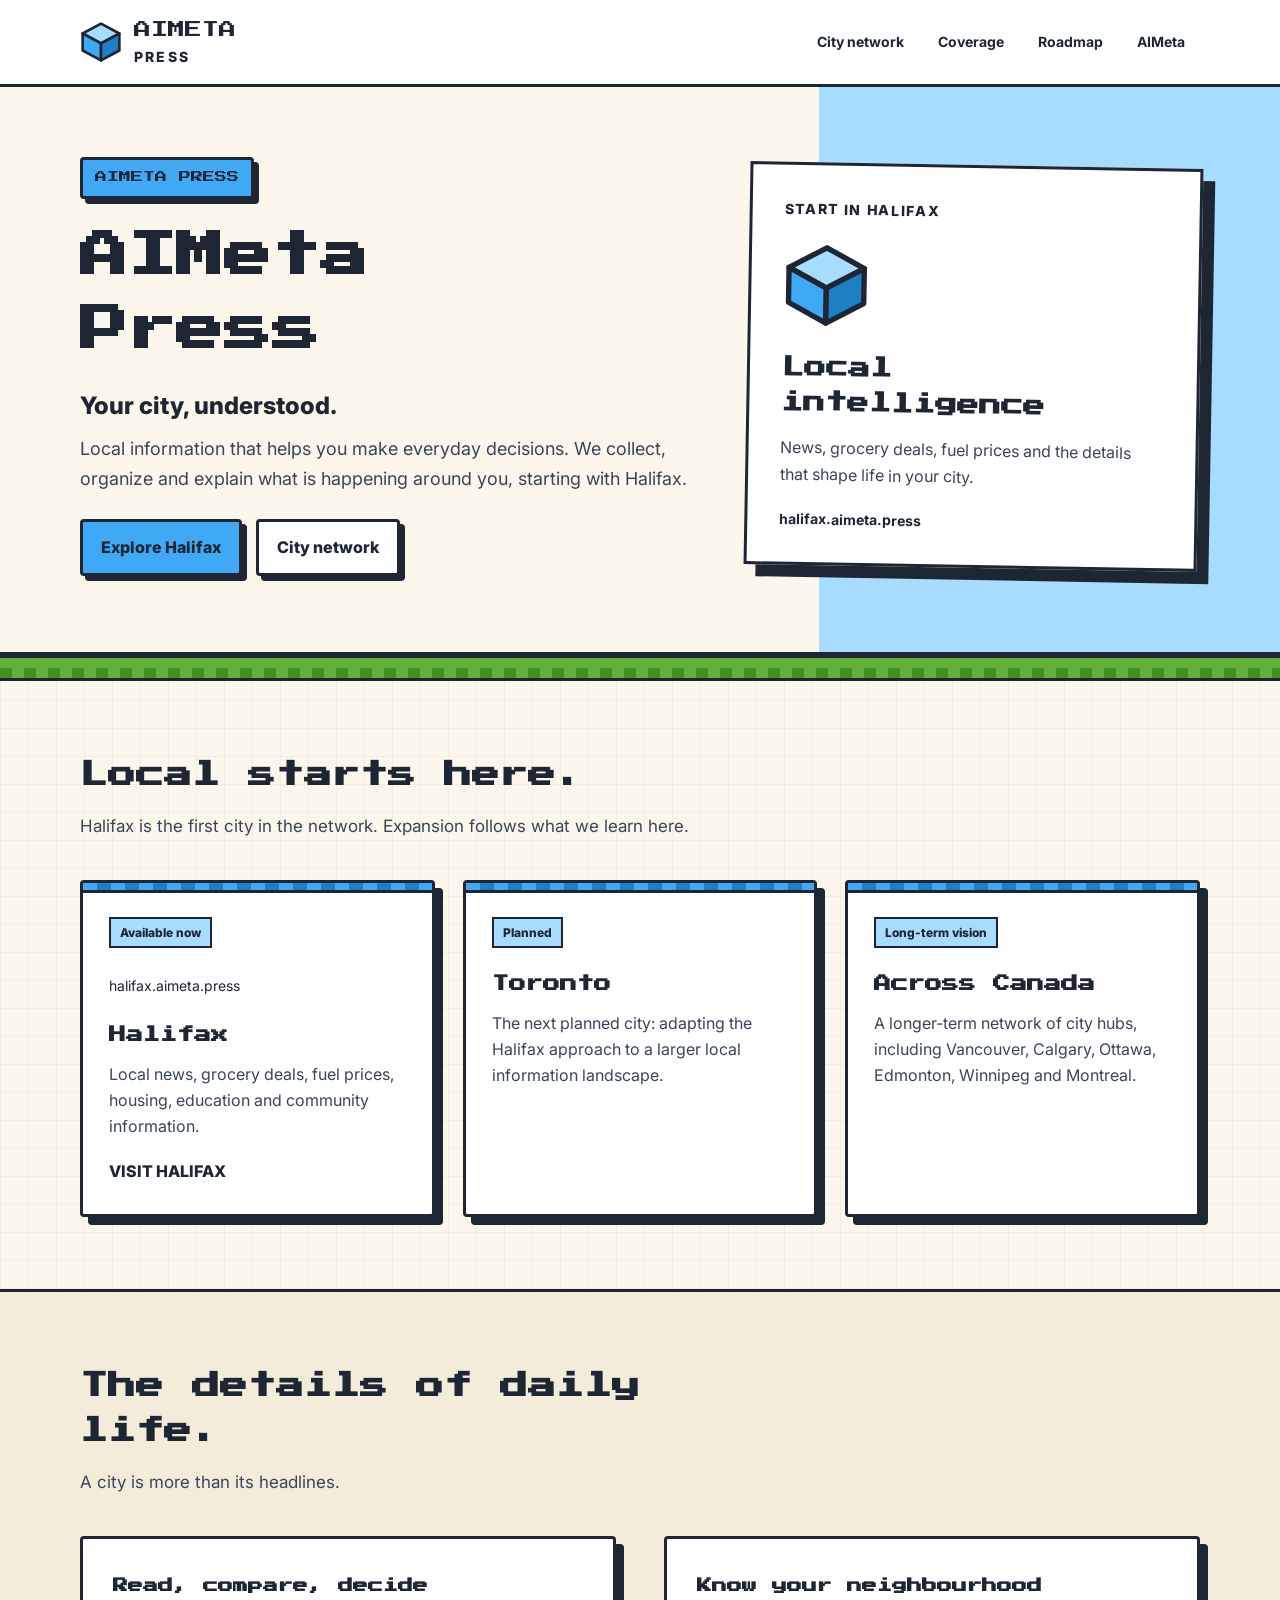
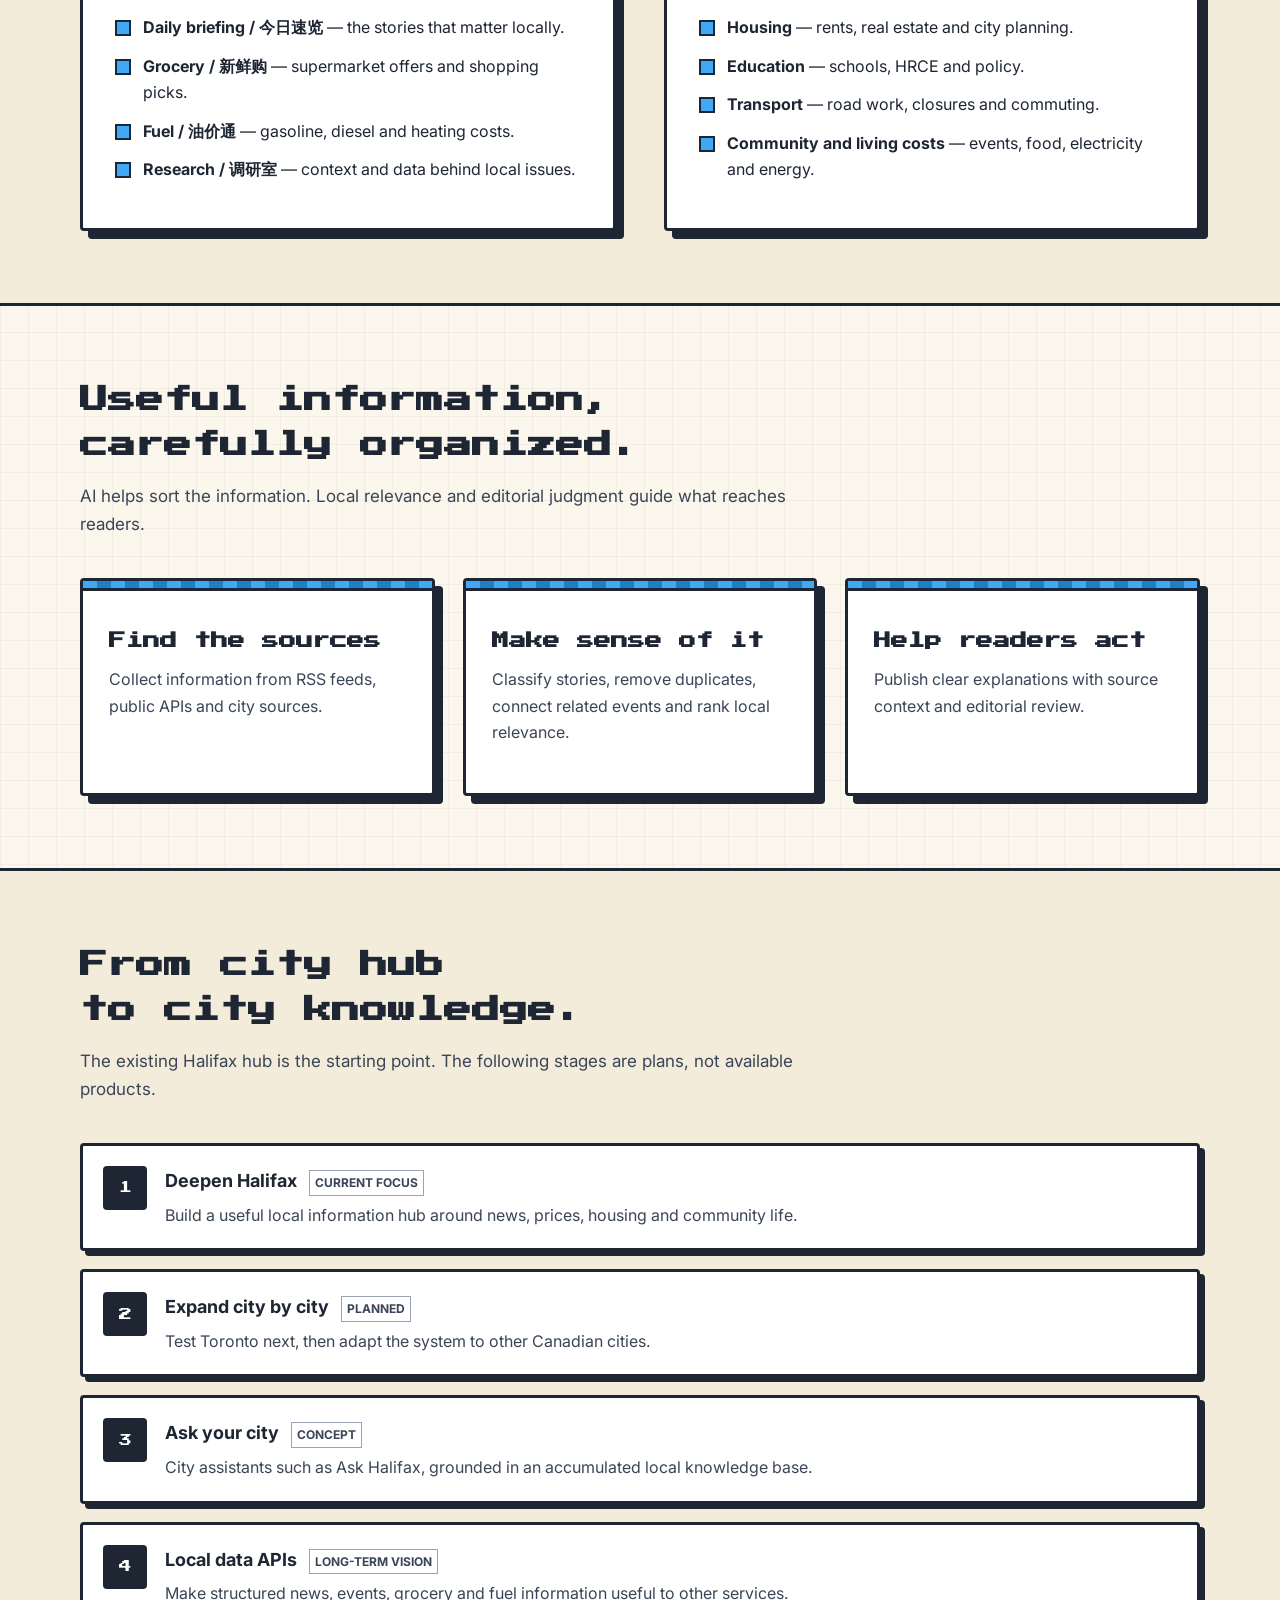
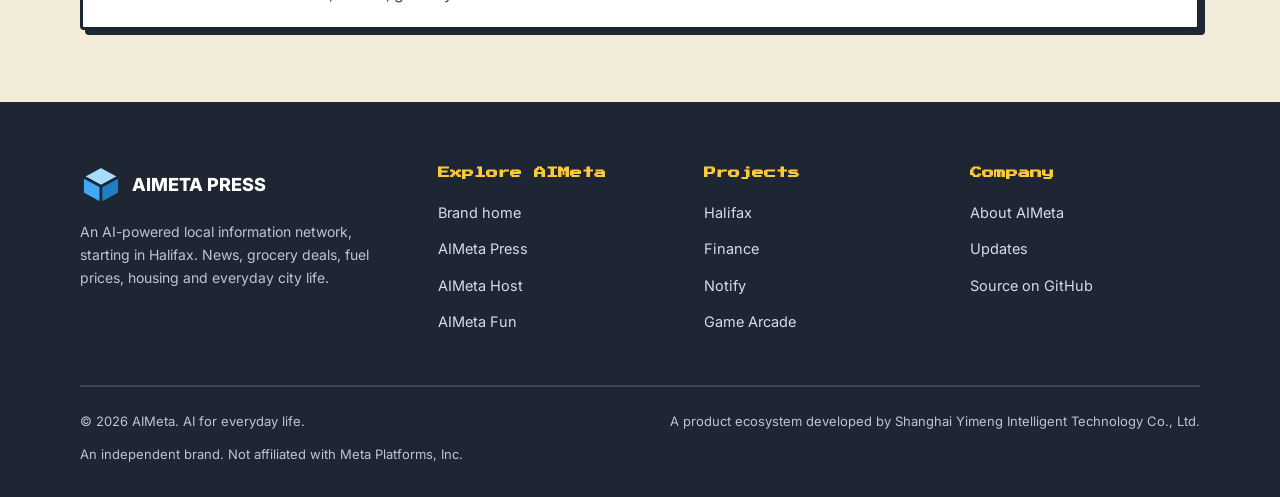
==== index.html @ 84211263 "Add branded OG share images" ====
<!DOCTYPE html>
<html lang="en"><head><meta charset="UTF-8"><meta name="viewport" content="width=device-width, initial-scale=1"><title>Your city, understood. — AIMeta Press</title><meta name="description" content="An AI-powered local information network, starting in Halifax. News, grocery deals, fuel prices, housing and everyday city life."><link rel="canonical" href="https://aimeta.press/"><meta property="og:type" content="website"><meta property="og:site_name" content="AIMeta Press"><meta property="og:title" content="Your city, understood. — AIMeta Press"><meta property="og:description" content="An AI-powered local information network, starting in Halifax. News, grocery deals, fuel prices, housing and everyday city life."><meta property="og:url" content="https://aimeta.press/"><meta name="twitter:card" content="summary_large_image">
<meta property="og:image" content="https://aimeta.press/og.png">
<meta property="og:image:width" content="1200">
<meta property="og:image:height" content="630"><link rel="icon" type="image/svg+xml" href="./favicon.svg"><link rel="preconnect" href="https://fonts.googleapis.com"><link rel="preconnect" href="https://fonts.gstatic.com" crossorigin><link href="https://fonts.googleapis.com/css2?family=Inter:wght@400;600;700;800&amp;family=Press+Start+2P&amp;display=swap" rel="stylesheet"><link rel="stylesheet" href="./style.css"><noscript><style>.reveal{opacity:1 !important;transform:none !important}</style></noscript><script type="application/ld+json">{"@context": "https://schema.org", "@type": "WebSite", "name": "AIMeta Press", "url": "https://aimeta.press/", "description": "An AI-powered local information network, starting in Halifax. News, grocery deals, fuel prices, housing and everyday city life.", "publisher": {"@type": "Organization", "name": "AIMeta", "url": "https://aimeta.website/"}}</script></head><body class="world-press"><a class="skip-link" href="#main">Skip to content</a><header class="site-header"><div class="wrap header-inner"><a class="brand" href="./" aria-label="AIMeta Press home"><svg class="brand-cube" viewBox="0 0 64 64" aria-hidden="true"><polygon points="32,4 60,19 32,34 4,19" fill="#a8dcff" stroke="#1e2634" stroke-width="4" stroke-linejoin="round"/><polygon points="4,19 32,34 32,60 4,45" fill="#3fa9f5" stroke="#1e2634" stroke-width="4" stroke-linejoin="round"/><polygon points="60,19 32,34 32,60 60,45" fill="#1f7fc4" stroke="#1e2634" stroke-width="4" stroke-linejoin="round"/></svg><span class="brand-name">AIMETA<span class="brand-world">Press</span></span></a><button class="nav-toggle" type="button" aria-label="Open menu" aria-expanded="false" aria-controls="site-nav"><span></span><span></span><span></span></button><nav class="nav" id="site-nav" aria-label="Main navigation"><a href="#cities">City network</a><a href="#coverage">Coverage</a><a href="#roadmap">Roadmap</a><a href="https://aimeta.website/">AIMeta</a></nav></div></header><main id="main"><section class="hero"><div class="wrap hero-layout"><div class="hero-inner"><span class="tag tag-press">AIMeta Press</span><h1>AIMeta<br>Press</h1><p class="hero-title">Your city, understood.</p><p class="lede">Local information that helps you make everyday decisions. We collect, organize and explain what is happening around you, starting with Halifax.</p><div class="hero-ctas"><a class="btn btn-sky" href="https://halifax.aimeta.press">Explore Halifax</a><a class="btn" href="#cities">City network</a></div></div><aside class="hero-feature" aria-label="Featured project"><span class="eyebrow">START IN HALIFAX</span><svg class="feature-cube" viewBox="0 0 64 64" aria-hidden="true"><polygon points="32,4 60,19 32,34 4,19" fill="#a8dcff" stroke="#1e2634" stroke-width="4" stroke-linejoin="round"/><polygon points="4,19 32,34 32,60 4,45" fill="#3fa9f5" stroke="#1e2634" stroke-width="4" stroke-linejoin="round"/><polygon points="60,19 32,34 32,60 60,45" fill="#1f7fc4" stroke="#1e2634" stroke-width="4" stroke-linejoin="round"/></svg><h2>Local intelligence</h2><p>News, grocery deals, fuel prices and the details that shape life in your city.</p><span class="feature-domain">halifax.aimeta.press</span></aside></div></section><div class="grass-divider" aria-hidden="true"></div><section class="section" id="cities"><div class="wrap"><div class="section-head reveal"><h2 class="px-title">Local starts here.</h2><p class="section-sub">Halifax is the first city in the network. Expansion follows what we learn here.</p></div><div class="cards-3"><a href="https://halifax.aimeta.press" class="pixel-card card-press reveal"><div class="card-top" aria-hidden="true"></div><span class="status-label">Available now</span><span class="proj-domain">halifax.aimeta.press</span><h3>Halifax</h3><p>Local news, grocery deals, fuel prices, housing, education and community information.</p><span class="card-link">Visit Halifax</span></a><article class="pixel-card card-press reveal"><div class="card-top" aria-hidden="true"></div><span class="status-label">Planned</span><h3>Toronto</h3><p>The next planned city: adapting the Halifax approach to a larger local information landscape.</p></article><article class="pixel-card card-press reveal"><div class="card-top" aria-hidden="true"></div><span class="status-label">Long-term vision</span><h3>Across Canada</h3><p>A longer-term network of city hubs, including Vancouver, Calgary, Ottawa, Edmonton, Winnipeg and Montreal.</p></article></div></div></section><section class="section section-deep" id="coverage"><div class="wrap"><div class="section-head reveal"><h2 class="px-title">The details of daily life.</h2><p class="section-sub">A city is more than its headlines.</p></div><div class="split"><div class="panel reveal"><h3 class="px">Read, compare, decide</h3><ul class="pixel-list blue"><li><strong>Daily briefing / 今日速览</strong> — the stories that matter locally.</li><li><strong>Grocery / 新鲜购</strong> — supermarket offers and shopping picks.</li><li><strong>Fuel / 油价通</strong> — gasoline, diesel and heating costs.</li><li><strong>Research / 调研室</strong> — context and data behind local issues.</li></ul></div><div class="panel reveal"><h3 class="px">Know your neighbourhood</h3><ul class="pixel-list blue"><li><strong>Housing</strong> — rents, real estate and city planning.</li><li><strong>Education</strong> — schools, HRCE and policy.</li><li><strong>Transport</strong> — road work, closures and commuting.</li><li><strong>Community and living costs</strong> — events, food, electricity and energy.</li></ul></div></div></div></section><section class="section" id="approach"><div class="wrap"><div class="section-head reveal"><h2 class="px-title">Useful information,<br>carefully organized.</h2><p class="section-sub">AI helps sort the information. Local relevance and editorial judgment guide what reaches readers.</p></div><div class="cards-3"><article class="pixel-card card-press reveal"><div class="card-top" aria-hidden="true"></div><h3>Find the sources</h3><p>Collect information from RSS feeds, public APIs and city sources.</p></article><article class="pixel-card card-press reveal"><div class="card-top" aria-hidden="true"></div><h3>Make sense of it</h3><p>Classify stories, remove duplicates, connect related events and rank local relevance.</p></article><article class="pixel-card card-press reveal"><div class="card-top" aria-hidden="true"></div><h3>Help readers act</h3><p>Publish clear explanations with source context and editorial review.</p></article></div></div></section><section class="section section-deep" id="roadmap"><div class="wrap"><div class="section-head reveal"><h2 class="px-title">From city hub<br>to city knowledge.</h2><p class="section-sub">The existing Halifax hub is the starting point. The following stages are plans, not available products.</p></div><div class="steps"><article class="step reveal"><span class="step-num">1</span><div><h3>Deepen Halifax <span class="phase-tag">Current focus</span></h3><p>Build a useful local information hub around news, prices, housing and community life.</p></div></article><article class="step reveal"><span class="step-num">2</span><div><h3>Expand city by city <span class="phase-tag">Planned</span></h3><p>Test Toronto next, then adapt the system to other Canadian cities.</p></div></article><article class="step reveal"><span class="step-num">3</span><div><h3>Ask your city <span class="phase-tag">Concept</span></h3><p>City assistants such as Ask Halifax, grounded in an accumulated local knowledge base.</p></div></article><article class="step reveal"><span class="step-num">4</span><div><h3>Local data APIs <span class="phase-tag">Long-term vision</span></h3><p>Make structured news, events, grocery and fuel information useful to other services.</p></div></article></div></div></section></main><footer class="site-footer"><div class="wrap"><div class="footer-grid"><div><div class="footer-brand"><svg class="brand-cube" viewBox="0 0 64 64" aria-hidden="true"><polygon points="32,4 60,19 32,34 4,19" fill="#a8dcff" stroke="#1e2634" stroke-width="4" stroke-linejoin="round"/><polygon points="4,19 32,34 32,60 4,45" fill="#3fa9f5" stroke="#1e2634" stroke-width="4" stroke-linejoin="round"/><polygon points="60,19 32,34 32,60 60,45" fill="#1f7fc4" stroke="#1e2634" stroke-width="4" stroke-linejoin="round"/></svg><span class="brand-name">AIMETA PRESS</span></div><p class="footer-note">An AI-powered local information network, starting in Halifax. News, grocery deals, fuel prices, housing and everyday city life.</p></div><div><h2>Explore AIMeta</h2><ul><li><a href="https://aimeta.website/">Brand home</a></li><li><a href="https://aimeta.press/">AIMeta Press</a></li><li><a href="https://aimeta.host/">AIMeta Host</a></li><li><a href="https://aimeta.fun/">AIMeta Fun</a></li></ul></div><div><h2>Projects</h2><ul><li><a href="https://halifax.aimeta.press">Halifax</a></li><li><a href="https://finance.aimeta.host">Finance</a></li><li><a href="https://ntfy.aimeta.host">Notify</a></li><li><a href="https://game.aimeta.fun">Game Arcade</a></li></ul></div><div><h2>Company</h2><ul><li><a href="https://aimeta.website/about.html">About AIMeta</a></li><li><a href="https://aimeta.website/updates.html">Updates</a></li><li><a href="https://github.com/aimeta-website/aimeta-press">Source on GitHub</a></li></ul></div></div><div class="footer-bottom"><span>© <span id="year">2026</span> AIMeta. AI for everyday life.</span><span>A product ecosystem developed by Shanghai Yimeng Intelligent Technology Co., Ltd.</span><span>An independent brand. Not affiliated with Meta Platforms, Inc.</span></div></div></footer><script src="./main.js" defer></script></body></html>
---- style.css ----
/* ============================================================
   AIMETA — voxel playground design system
   Minecraft / Roblox playful pixel-block style + clean tech feel
   Pixel accent: "Press Start 2P" (headings / tags only)
   Body: "Inter" (clean, readable)
   ============================================================ */

:root {
  --ink: #1e2634;
  --ink-soft: #3a4557;
  --paper: #fbf7ec;
  --paper-deep: #f3ecdb;
  --white: #ffffff;

  --grass: #62b03a;
  --grass-dark: #3f8f24;
  --grass-light: #8fd35f;

  --sky: #3fa9f5;
  --sky-dark: #1f7fc4;
  --sky-light: #a8dcff;

  --sun: #ffc93c;
  --sun-dark: #e0a41c;

  --clay: #ef7d54;
  --clay-dark: #c65a34;

  --dirt: #8a5a3b;

  --press: var(--sky);
  --press-dark: var(--sky-dark);
  --host: var(--grass);
  --host-dark: var(--grass-dark);
  --fun: var(--sun);
  --fun-dark: var(--sun-dark);

  --border: 3px solid var(--ink);
  --shadow-chunky: 8px 8px 0 var(--ink);
  --shadow-chunky-sm: 5px 5px 0 var(--ink);
  --radius: 4px;

  --font-pixel: "Press Start 2P", "Courier New", monospace;
  --font-body: "Inter", -apple-system, BlinkMacSystemFont, "Segoe UI",
    "PingFang SC", "Microsoft YaHei", sans-serif;
}

* { box-sizing: border-box; }

html { scroll-behavior: smooth; }

body {
  margin: 0;
  font-family: var(--font-body);
  color: var(--ink);
  background-color: var(--paper);
  /* subtle pixel grid */
  background-image:
    linear-gradient(rgba(30, 38, 52, 0.045) 1px, transparent 1px),
    linear-gradient(90deg, rgba(30, 38, 52, 0.045) 1px, transparent 1px);
  background-size: 28px 28px;
  line-height: 1.65;
  -webkit-font-smoothing: antialiased;
}

img, svg { max-width: 100%; }

a { color: var(--sky-dark); }

::selection { background: var(--sun); color: var(--ink); }

/* ---------- layout ---------- */
.wrap {
  width: min(1120px, 92%);
  margin: 0 auto;
}

.section { padding: 72px 0; }
.section.tight { padding: 48px 0; }

/* ---------- pixel typography ---------- */
.px {
  font-family: var(--font-pixel);
  line-height: 1.5;
  letter-spacing: 0;
}

.section-head { margin-bottom: 40px; max-width: 720px; }
.section-head.center { margin-left: auto; margin-right: auto; text-align: center; }

.tag {
  display: inline-block;
  font-family: var(--font-pixel);
  font-size: 11px;
  padding: 8px 12px;
  border: var(--border);
  border-radius: var(--radius);
  background: var(--white);
  box-shadow: var(--shadow-chunky-sm);
  margin-bottom: 20px;
  text-transform: uppercase;
}
.tag.tag-press { background: var(--press); color: #fff; }
.tag.tag-host  { background: var(--host); color: #fff; }
.tag.tag-fun   { background: var(--fun); color: var(--ink); }
.tag.tag-ink   { background: var(--ink); color: #fff; }

h2.px-title {
  font-family: var(--font-pixel);
  font-size: clamp(18px, 3.2vw, 28px);
  line-height: 1.6;
  margin: 0 0 14px;
}
.section-sub { color: var(--ink-soft); font-size: 17px; margin: 0; }

/* ---------- header ---------- */
.site-header {
  position: sticky;
  top: 0;
  z-index: 50;
  background: var(--white);
  border-bottom: var(--border);
}
.header-inner {
  display: flex;
  align-items: center;
  justify-content: space-between;
  height: 72px;
}
.brand {
  display: flex;
  align-items: center;
  gap: 12px;
  text-decoration: none;
  color: var(--ink);
}
.brand-name {
  font-family: var(--font-pixel);
  font-size: 18px;
}
.brand-cube { width: 34px; height: 34px; display: block; }

.nav { display: flex; align-items: center; gap: 4px; }
.nav a {
  font-family: var(--font-pixel);
  font-size: 11px;
  text-decoration: none;
  color: var(--ink);
  padding: 10px 12px;
  border: 3px solid transparent;
  border-radius: var(--radius);
  text-transform: uppercase;
}
.nav a:hover { background: var(--paper-deep); border-color: var(--ink); }
.nav a.active { background: var(--ink); color: #fff; }
.nav a.nav-cta {
  background: var(--sun);
  border-color: var(--ink);
  box-shadow: 4px 4px 0 var(--ink);
  margin-left: 8px;
}
.nav a.nav-cta:hover { transform: translate(2px, 2px); box-shadow: 2px 2px 0 var(--ink); }

.nav-toggle {
  display: none;
  background: var(--white);
  border: var(--border);
  border-radius: var(--radius);
  box-shadow: 4px 4px 0 var(--ink);
  width: 46px;
  height: 42px;
  cursor: pointer;
  flex-direction: column;
  align-items: center;
  justify-content: center;
  gap: 5px;
}
.nav-toggle span { display: block; width: 20px; height: 3px; background: var(--ink); }

/* ---------- hero ---------- */
.hero {
  position: relative;
  overflow: hidden;
  padding: 96px 0 88px;
  border-bottom: var(--border);
  background:
    radial-gradient(circle at 85% 20%, var(--sky-light) 0 90px, transparent 91px),
    radial-gradient(circle at 8% 80%, var(--sun) 0 60px, transparent 61px),
    var(--paper);
}
.hero-inner { position: relative; z-index: 2; max-width: 760px; }
.hero h1 {
  font-family: var(--font-pixel);
  font-size: clamp(30px, 6vw, 58px);
  line-height: 1.45;
  margin: 0 0 22px;
}
.hero h1 .hl-grass { color: var(--grass-dark); }
.hero .lede {
  font-size: clamp(17px, 2.4vw, 21px);
  color: var(--ink-soft);
  max-width: 620px;
  margin: 0 0 34px;
}
.hero-ctas { display: flex; flex-wrap: wrap; gap: 16px; }

/* floating voxel cubes */
.cube {
  position: absolute;
  z-index: 1;
  opacity: 0.9;
  animation: floaty 6s ease-in-out infinite;
  pointer-events: none;
}
@keyframes floaty {
  0%, 100% { transform: translateY(0) rotate(-4deg); }
  50% { transform: translateY(-16px) rotate(5deg); }
}

/* ---------- buttons ---------- */
.btn {
  display: inline-block;
  font-family: var(--font-pixel);
  font-size: 13px;
  text-decoration: none;
  color: var(--ink);
  background: var(--white);
  border: var(--border);
  border-radius: var(--radius);
  padding: 14px 20px;
  box-shadow: var(--shadow-chunky-sm);
  transition: transform 0.08s ease, box-shadow 0.08s ease;
  text-transform: uppercase;
}
.btn:hover { transform: translate(3px, 3px); box-shadow: 2px 2px 0 var(--ink); }
.btn:active { transform: translate(5px, 5px); box-shadow: 0 0 0 var(--ink); }
.btn-primary { background: var(--grass); color: #fff; }
.btn-sky { background: var(--sky); color: #fff; }
.btn-sun { background: var(--sun); }
.btn-ink { background: var(--ink); color: #fff; }

/* ---------- cards ---------- */
.cards-3 {
  display: grid;
  grid-template-columns: repeat(3, 1fr);
  gap: 28px;
}
.pixel-card {
  background: var(--white);
  border: var(--border);
  border-radius: var(--radius);
  box-shadow: var(--shadow-chunky);
  padding: 30px 26px;
  display: flex;
  flex-direction: column;
  transition: transform 0.1s ease, box-shadow 0.1s ease;
  position: relative;
}
a.pixel-card { text-decoration: none; color: var(--ink); }
a.pixel-card:hover { transform: translate(4px, 4px); box-shadow: 4px 4px 0 var(--ink); }
.pixel-card .card-top {
  height: 10px;
  margin: -30px -26px 24px;
  border-bottom: var(--border);
  border-radius: 1px 1px 0 0;
}
.card-press .card-top { background: repeating-linear-gradient(90deg, var(--press) 0 14px, var(--press-dark) 14px 28px); }
.card-host .card-top { background: repeating-linear-gradient(90deg, var(--host) 0 14px, var(--host-dark) 14px 28px); }
.card-fun .card-top { background: repeating-linear-gradient(90deg, var(--fun) 0 14px, var(--fun-dark) 14px 28px); }

.pixel-card h3 {
  font-family: var(--font-pixel);
  font-size: 17px;
  margin: 0 0 6px;
  line-height: 1.6;
}
.pixel-card .one-liner {
  font-weight: 700;
  margin: 0 0 12px;
  font-size: 16px;
}
.pixel-card p { color: var(--ink-soft); margin: 0 0 18px; font-size: 15px; }
.pixel-card .card-link {
  margin-top: auto;
  font-family: var(--font-pixel);
  font-size: 11px;
  text-transform: uppercase;
}
.card-press .card-link { color: var(--press-dark); }
.card-host .card-link { color: var(--host-dark); }
.card-fun .card-link { color: var(--fun-dark); }

/* ---------- grass divider ---------- */
.grass-divider {
  height: 26px;
  border-top: var(--border);
  border-bottom: var(--border);
  background:
    linear-gradient(var(--grass) 0 10px, transparent 10px),
    repeating-linear-gradient(90deg, var(--grass-dark) 0 12px, var(--grass) 12px 24px);
  background-color: var(--dirt);
}

/* ---------- live projects ---------- */
.live-badge {
  display: inline-block;
  font-family: var(--font-pixel);
  font-size: 10px;
  background: var(--clay);
  color: #fff;
  border: 3px solid var(--ink);
  border-radius: var(--radius);
  padding: 6px 10px;
  text-transform: uppercase;
  box-shadow: 3px 3px 0 var(--ink);
  animation: blink 2.4s steps(2, start) infinite;
}
@keyframes blink { 50% { opacity: 0.75; } }

.project-card { align-items: flex-start; }
.project-card .proj-domain {
  font-family: var(--font-pixel);
  font-size: 12px;
  margin: 14px 0 8px;
  word-break: break-all;
}
.project-card h3 { font-size: 19px; }

/* ---------- feature / split rows ---------- */
.split {
  display: grid;
  grid-template-columns: 1fr 1fr;
  gap: 48px;
  align-items: center;
}
.panel {
  background: var(--white);
  border: var(--border);
  border-radius: var(--radius);
  box-shadow: var(--shadow-chunky);
  padding: 34px 30px;
}
.panel h3.px { font-size: 15px; margin: 0 0 16px; line-height: 1.7; }

.pixel-list { list-style: none; margin: 0; padding: 0; }
.pixel-list li {
  position: relative;
  padding-left: 30px;
  margin-bottom: 12px;
  font-size: 15.5px;
}
.pixel-list li::before {
  content: "";
  position: absolute;
  left: 2px;
  top: 6px;
  width: 12px;
  height: 12px;
  background: var(--grass);
  border: 2px solid var(--ink);
}
.pixel-list.blue li::before { background: var(--sky); }
.pixel-list.sun li::before { background: var(--sun); }
.pixel-list.clay li::before { background: var(--clay); }

/* roadmap steps */
.steps { display: grid; gap: 18px; margin-top: 8px; }
.step {
  display: flex;
  gap: 18px;
  background: var(--white);
  border: var(--border);
  border-radius: var(--radius);
  box-shadow: var(--shadow-chunky-sm);
  padding: 20px;
  align-items: flex-start;
}
.step-num {
  flex: 0 0 auto;
  font-family: var(--font-pixel);
  font-size: 13px;
  background: var(--ink);
  color: #fff;
  width: 44px;
  height: 44px;
  display: flex;
  align-items: center;
  justify-content: center;
  border-radius: var(--radius);
}
.step.done .step-num { background: var(--grass-dark); }
.step.now .step-num { background: var(--clay); animation: blink 2s steps(2, start) infinite; }
.step h4 { margin: 0 0 6px; font-size: 16px; }
.step p { margin: 0; color: var(--ink-soft); font-size: 14.5px; }
.step .phase-tag {
  font-family: var(--font-pixel);
  font-size: 9px;
  text-transform: uppercase;
  color: var(--ink-soft);
}

/* ---------- updates timeline ---------- */
.timeline { display: grid; gap: 22px; }
.update-card {
  background: var(--white);
  border: var(--border);
  border-radius: var(--radius);
  box-shadow: var(--shadow-chunky-sm);
  padding: 24px 26px;
}
.update-card .date {
  font-family: var(--font-pixel);
  font-size: 10px;
  color: var(--white);
  background: var(--ink);
  display: inline-block;
  padding: 7px 10px;
  border-radius: var(--radius);
  margin-bottom: 12px;
}
.update-card h3 { margin: 0 0 8px; font-size: 18px; }
.update-card p { margin: 0; color: var(--ink-soft); font-size: 15px; }

/* ---------- footer ---------- */
.site-footer {
  background: var(--ink);
  color: #d7dce6;
  border-top: var(--border);
  padding: 56px 0 32px;
}
.footer-grid {
  display: grid;
  grid-template-columns: 1.4fr 1fr 1fr 1fr;
  gap: 36px;
  margin-bottom: 40px;
}
.footer-brand { display: flex; align-items: center; gap: 10px; margin-bottom: 14px; }
.footer-brand .brand-name { color: #fff; font-size: 16px; }
.site-footer h4 {
  font-family: var(--font-pixel);
  font-size: 11px;
  color: var(--sun);
  margin: 0 0 16px;
  text-transform: uppercase;
}
.site-footer ul { list-style: none; margin: 0; padding: 0; }
.site-footer li { margin-bottom: 10px; }
.site-footer a { color: #d7dce6; text-decoration: none; font-size: 14.5px; }
.site-footer a:hover { color: var(--sun); text-decoration: underline; }
.footer-note { font-size: 14px; color: #9aa4b5; max-width: 300px; }
.footer-bottom {
  border-top: 2px solid #3a4557;
  padding-top: 24px;
  display: flex;
  flex-wrap: wrap;
  gap: 12px;
  justify-content: space-between;
  font-size: 13px;
  color: #9aa4b5;
}

/* ---------- 404 ---------- */
.notfound {
  text-align: center;
  padding: 110px 0;
}
.notfound h1 {
  font-family: var(--font-pixel);
  font-size: clamp(48px, 10vw, 96px);
  margin: 0 0 18px;
  color: var(--clay-dark);
  text-shadow: 5px 5px 0 var(--ink);
}

/* ---------- reveal on scroll ---------- */
.reveal { opacity: 0; transform: translateY(22px); transition: opacity 0.5s ease, transform 0.5s ease; }
.reveal.in { opacity: 1; transform: none; }

.cards-4 { grid-template-columns: repeat(2, 1fr); }

/* ---------- responsive ---------- */
@media (max-width: 900px) {
  .cards-3 { grid-template-columns: 1fr; }
  .cards-4 { grid-template-columns: 1fr; }
  .split { grid-template-columns: 1fr; gap: 28px; }
  .footer-grid { grid-template-columns: 1fr 1fr; }
  .section { padding: 56px 0; }
}
@media (max-width: 700px) {
  .nav-toggle { display: flex; }
  .nav {
    display: none;
    position: absolute;
    top: 72px;
    left: 0;
    right: 0;
    background: var(--white);
    border-bottom: var(--border);
    flex-direction: column;
    align-items: stretch;
    padding: 12px 4%;
    gap: 6px;
  }
  .nav.open { display: flex; }
  .nav a { border-color: var(--paper-deep); }
  .nav a.nav-cta { margin-left: 0; text-align: center; }
  .footer-grid { grid-template-columns: 1fr; }
  .hero { padding: 72px 0 64px; }
}


/* Independent brand portals: shared AIMeta voxel language. */
.world-fun { --accent: var(--sun); --accent-light: #ffe69a; }
.world-host { --accent: var(--grass); --accent-light: #c9eca9; }
.world-press { --accent: var(--sky); --accent-light: var(--sky-light); }
.wrap { width: min(1120px, 90%); }
.header-inner { min-height: 84px; height: auto; padding: 12px 0; }
.brand-name { font-size: 17px; line-height: 1.7; }
.brand-world { display: block; font-family: var(--font-body); font-size: 14px; font-weight: 800; letter-spacing: .16em; text-transform: uppercase; }
.brand-cube { width: 42px; height: 42px; flex-shrink: 0; }
.nav a { font-family: var(--font-body); font-size: 14px; font-weight: 700; text-transform: none; }
.hero { padding: 70px 0 76px; background: linear-gradient(90deg, var(--paper) 0 64%, var(--accent-light) 64%); }
.hero-layout { display: grid; grid-template-columns: 1.35fr 1fr; gap: 56px; align-items: center; }
.hero-inner { max-width: none; min-width: 0; }
.hero h1 { font-size: clamp(28px, 4.3vw, 48px); line-height: 1.55; }
.hero .lede { font-size: 18px; margin-bottom: 26px; }
.hero-title { font-weight: 800; font-size: 24px; margin: 0 0 12px; line-height: 1.35; }
.hero-feature { background: var(--white); border: var(--border); box-shadow: 12px 12px 0 var(--ink); padding: 32px; transform: rotate(1deg); }
.hero-feature .feature-cube { display: block; width: 86px; height: 86px; margin: 22px 0; }
.hero-feature h2 { font-family: var(--font-pixel); font-size: 22px; line-height: 1.6; margin: 14px 0; }
.hero-feature p { color: var(--ink-soft); margin: 0 0 20px; }
.feature-domain { display:block; font-family: var(--font-body); font-size:14px; font-weight:700; overflow-wrap:anywhere; }
.eyebrow { display:block; font-size:14px; letter-spacing:.12em; font-weight:800; margin-bottom:18px; }
.tag { font-size:12px; }
.tag.tag-host,.tag.tag-press { color:var(--ink); }
.btn { font-family:var(--font-body); font-size:16px; font-weight:800; text-transform:none; padding:12px 18px; }
.btn-primary,.btn-sky { color:var(--ink); }
.hero-ctas { gap:14px; }
.section-deep { background:var(--paper-deep); border-top:var(--border); border-bottom:var(--border); }
.pixel-card { min-width:0; }
.pixel-card p { font-size:16px; }
.pixel-card .proj-domain { font-family:var(--font-body); font-size:14px; margin:16px 0 12px; overflow-wrap:anywhere; }
.pixel-card .card-link { font-family:var(--font-body); font-size:16px; font-weight:800; color:var(--ink); }
.pixel-card h3 { margin:12px 0; }
.status-label { display:inline-block; align-self:flex-start; background:var(--accent-light); border:2px solid var(--ink); padding:4px 9px; font-size:12px; font-weight:800; margin-bottom:10px; }
.status-concept { background:var(--paper-deep); }
.pixel-list li { font-size:16px; }
.feature-title { font-size:32px; line-height:1.3; margin:12px 0 18px; }
.action-row { margin:24px 0 0; }
.text-link { color:var(--ink); font-weight:800; text-underline-offset:5px; }
.step h3 { margin:0 0 6px; font-size:18px; }
.step p { font-size:16px; }
.step .phase-tag { font-family:var(--font-body); font-size:12px; border:1px solid #9aa4b5; padding:2px 5px; display:inline-block; margin-left:8px; }
.site-footer h2 { font-family:var(--font-pixel); font-size:12px; color:var(--sun); margin:0 0 16px; line-height:1.6; }
.footer-brand .brand-name { font-family:var(--font-body); font-weight:800; font-size:18px; }
.footer-note,.footer-bottom { color:#bdc5d2; }
section[id] { scroll-margin-top:110px; }
:focus-visible { outline:3px solid var(--ink); outline-offset:5px; }
.site-footer :focus-visible { outline-color:var(--sun); }
.skip-link { position:absolute; top:-100px; left:16px; padding:12px 20px; background:var(--sun); color:var(--ink); font-weight:700; z-index:100; }
.skip-link:focus { top:10px; }
@media(min-width:701px) { .nav-toggle { display:none; } }
@media(max-width:900px) { .hero-layout { grid-template-columns:1fr; gap:34px; } .hero { background:var(--paper); padding:52px 0; } .hero-feature { transform:none; box-shadow:8px 8px 0 var(--ink); background:var(--accent-light); } .hero-feature .feature-cube { width:56px; height:56px; margin:14px 0; } .hero-feature h2 { font-size:20px; } .hero h1 { font-size:clamp(26px,6vw,48px); } }
@media(max-width:700px) { .nav { top:100%; } .brand-name { font-size:15px; } .brand-world { font-size:12px; } .hero-ctas { flex-direction:column; align-items:flex-start; } .hero-feature { padding:24px; } .hero h1 { font-size:clamp(24px,7vw,40px); } .section { padding:48px 0; } h2.px-title { font-size:clamp(17px,4.8vw,24px); } .panel { padding:26px 22px; } .feature-title { font-size:28px; } }
@media(prefers-reduced-motion:reduce) { html { scroll-behavior:auto; } *,*::before,*::after { animation:none!important; transition:none!important; } }
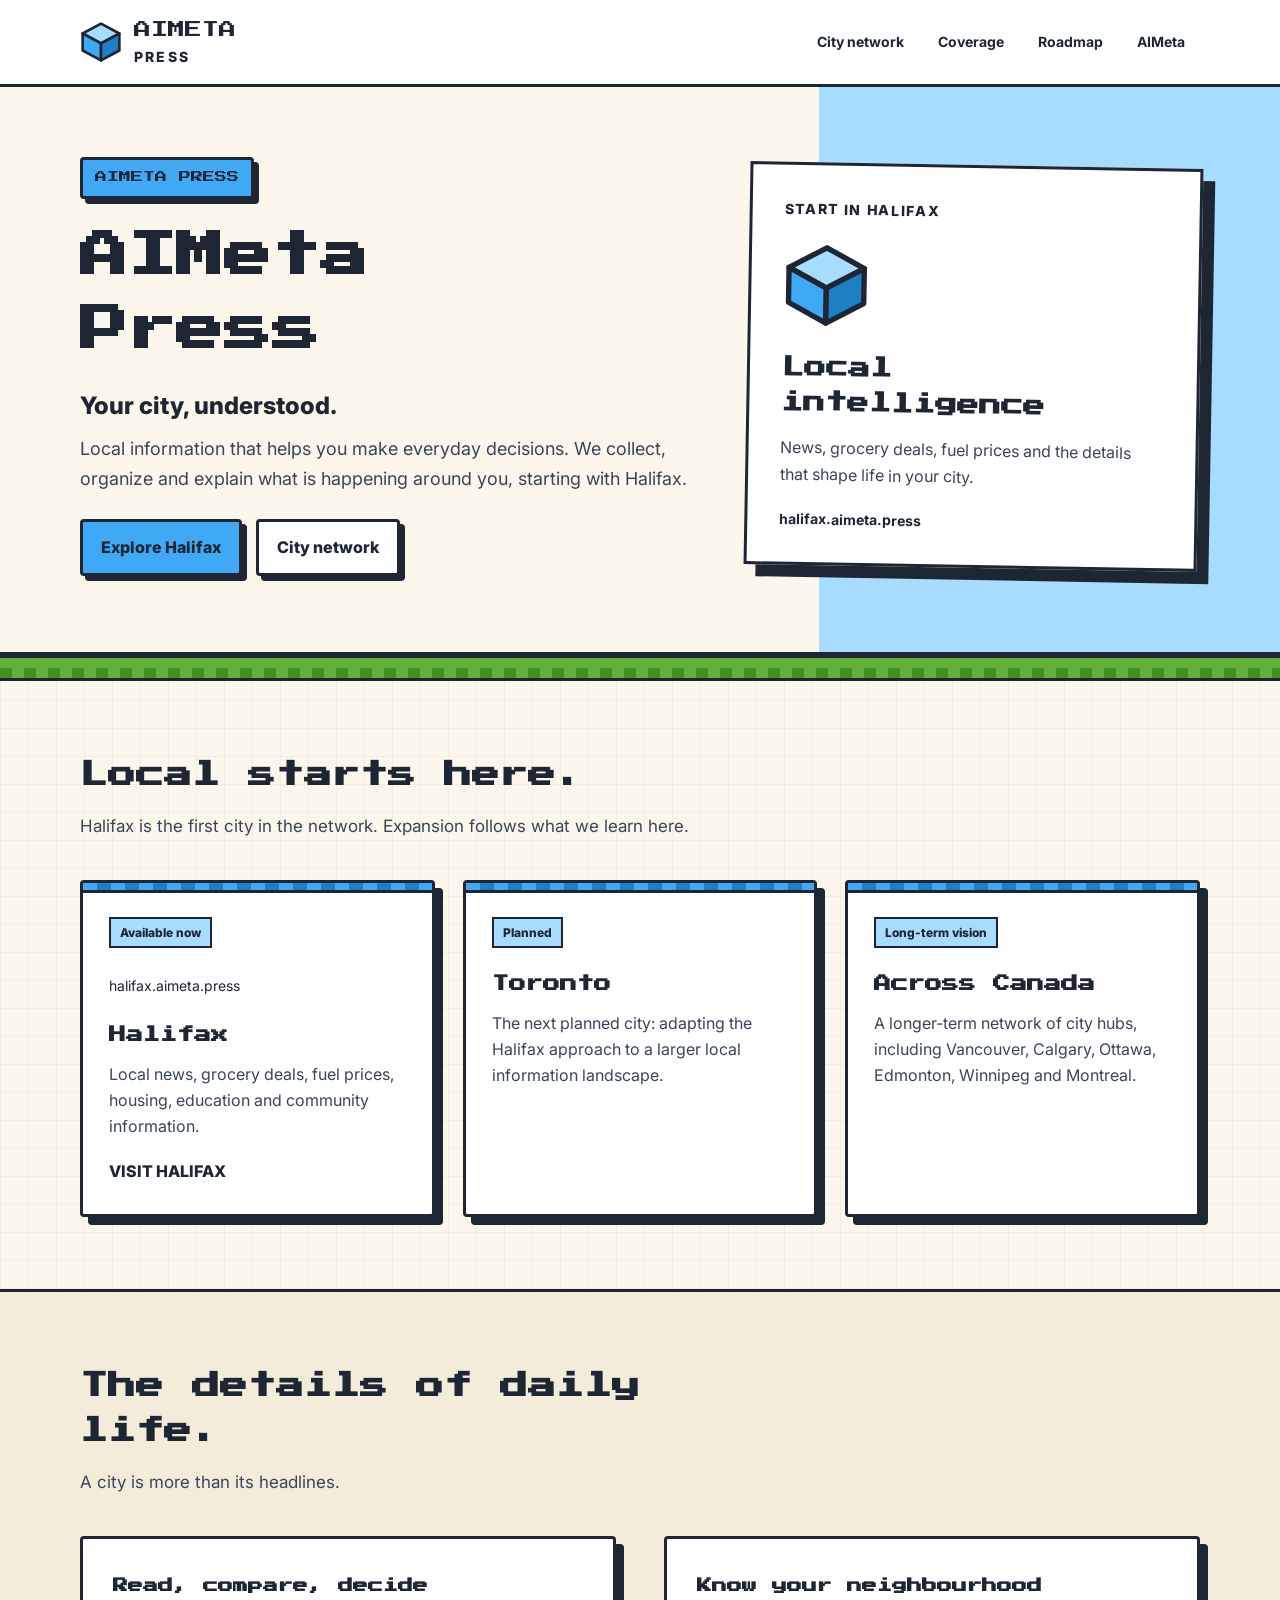
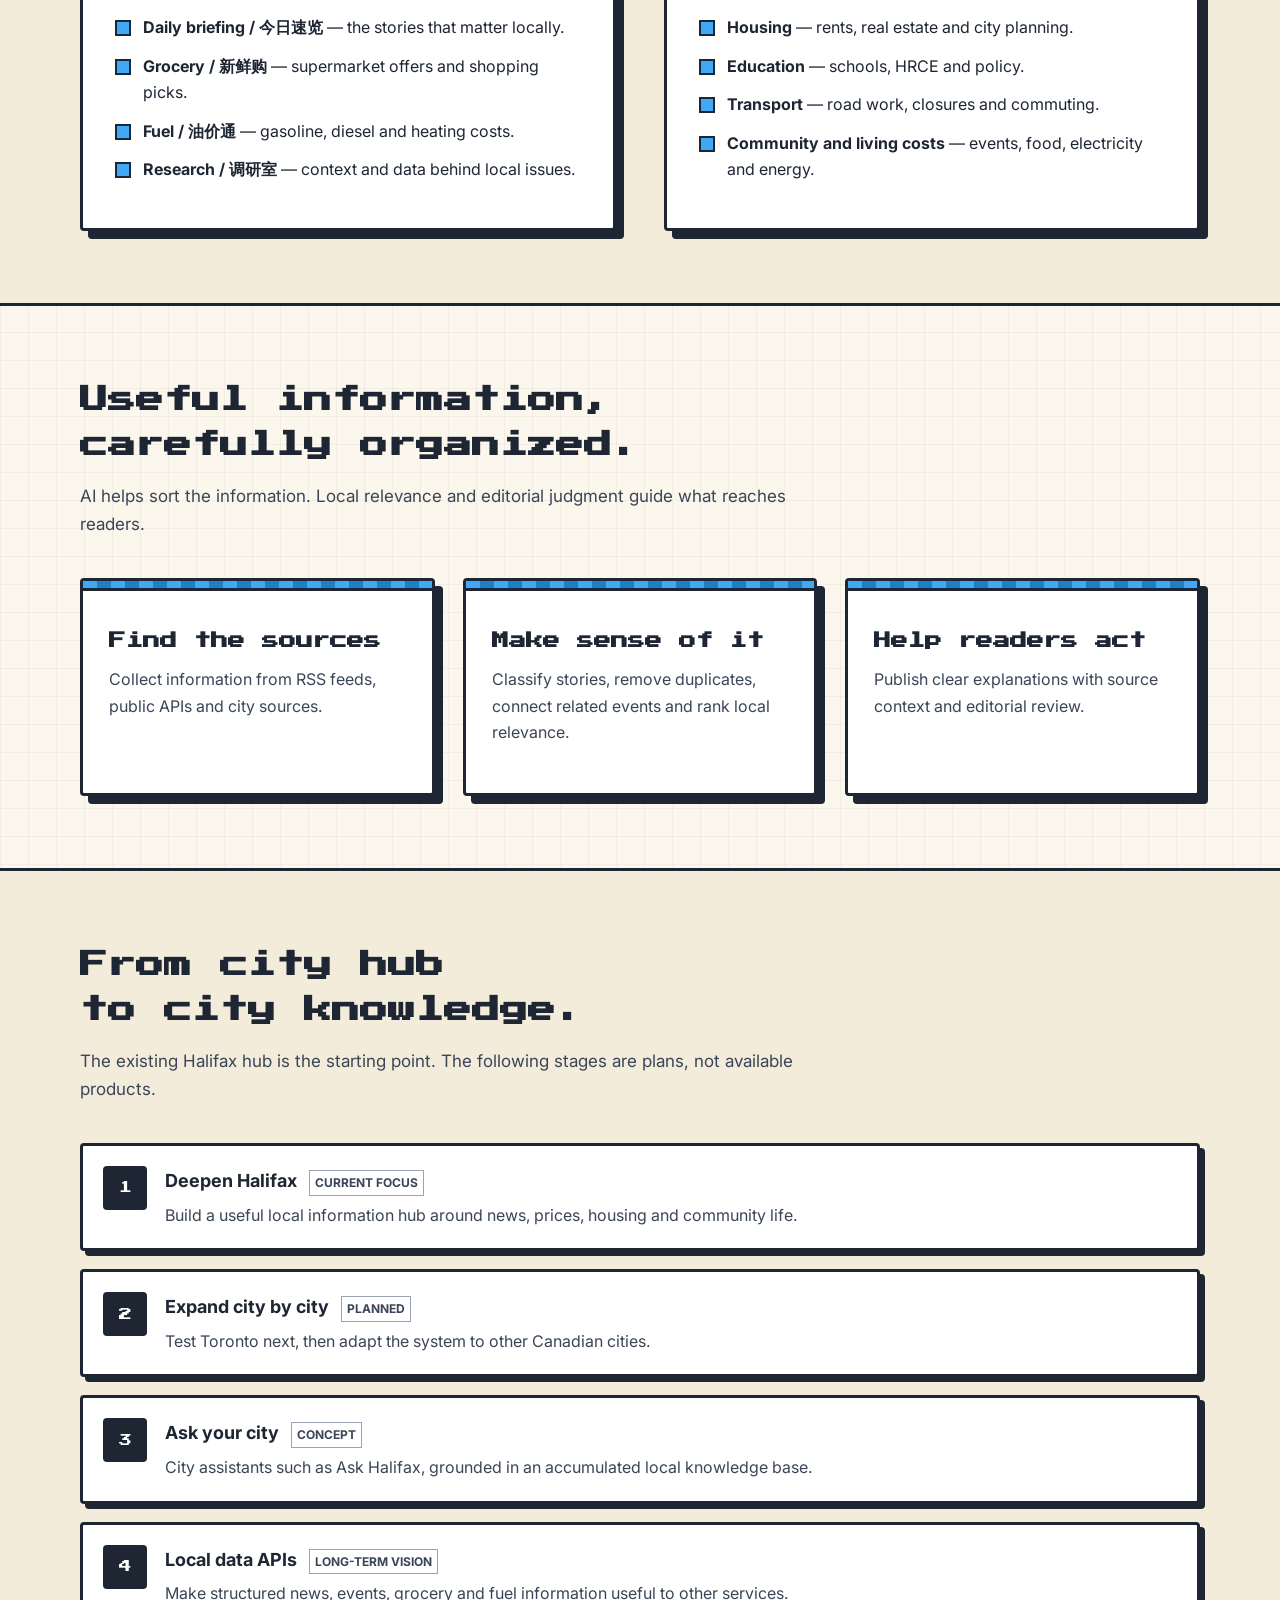
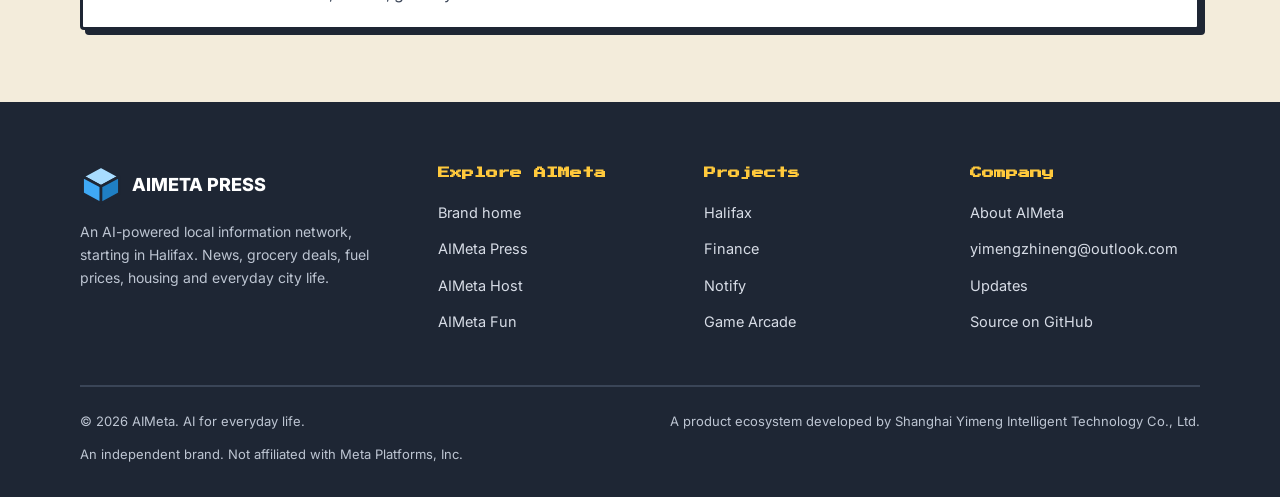
==== commit 52c954e5: "Add AIMeta contact email to footer" ====
--- a/index.html
+++ b/index.html
@@ -2,4 +2,4 @@
 <html lang="en"><head><meta charset="UTF-8"><meta name="viewport" content="width=device-width, initial-scale=1"><title>Your city, understood. — AIMeta Press</title><meta name="description" content="An AI-powered local information network, starting in Halifax. News, grocery deals, fuel prices, housing and everyday city life."><link rel="canonical" href="https://aimeta.press/"><meta property="og:type" content="website"><meta property="og:site_name" content="AIMeta Press"><meta property="og:title" content="Your city, understood. — AIMeta Press"><meta property="og:description" content="An AI-powered local information network, starting in Halifax. News, grocery deals, fuel prices, housing and everyday city life."><meta property="og:url" content="https://aimeta.press/"><meta name="twitter:card" content="summary_large_image">
 <meta property="og:image" content="https://aimeta.press/og.png">
 <meta property="og:image:width" content="1200">
-<meta property="og:image:height" content="630"><link rel="icon" type="image/svg+xml" href="./favicon.svg"><link rel="preconnect" href="https://fonts.googleapis.com"><link rel="preconnect" href="https://fonts.gstatic.com" crossorigin><link href="https://fonts.googleapis.com/css2?family=Inter:wght@400;600;700;800&amp;family=Press+Start+2P&amp;display=swap" rel="stylesheet"><link rel="stylesheet" href="./style.css"><noscript><style>.reveal{opacity:1 !important;transform:none !important}</style></noscript><script type="application/ld+json">{"@context": "https://schema.org", "@type": "WebSite", "name": "AIMeta Press", "url": "https://aimeta.press/", "description": "An AI-powered local information network, starting in Halifax. News, grocery deals, fuel prices, housing and everyday city life.", "publisher": {"@type": "Organization", "name": "AIMeta", "url": "https://aimeta.website/"}}</script></head><body class="world-press"><a class="skip-link" href="#main">Skip to content</a><header class="site-header"><div class="wrap header-inner"><a class="brand" href="./" aria-label="AIMeta Press home"><svg class="brand-cube" viewBox="0 0 64 64" aria-hidden="true"><polygon points="32,4 60,19 32,34 4,19" fill="#a8dcff" stroke="#1e2634" stroke-width="4" stroke-linejoin="round"/><polygon points="4,19 32,34 32,60 4,45" fill="#3fa9f5" stroke="#1e2634" stroke-width="4" stroke-linejoin="round"/><polygon points="60,19 32,34 32,60 60,45" fill="#1f7fc4" stroke="#1e2634" stroke-width="4" stroke-linejoin="round"/></svg><span class="brand-name">AIMETA<span class="brand-world">Press</span></span></a><button class="nav-toggle" type="button" aria-label="Open menu" aria-expanded="false" aria-controls="site-nav"><span></span><span></span><span></span></button><nav class="nav" id="site-nav" aria-label="Main navigation"><a href="#cities">City network</a><a href="#coverage">Coverage</a><a href="#roadmap">Roadmap</a><a href="https://aimeta.website/">AIMeta</a></nav></div></header><main id="main"><section class="hero"><div class="wrap hero-layout"><div class="hero-inner"><span class="tag tag-press">AIMeta Press</span><h1>AIMeta<br>Press</h1><p class="hero-title">Your city, understood.</p><p class="lede">Local information that helps you make everyday decisions. We collect, organize and explain what is happening around you, starting with Halifax.</p><div class="hero-ctas"><a class="btn btn-sky" href="https://halifax.aimeta.press">Explore Halifax</a><a class="btn" href="#cities">City network</a></div></div><aside class="hero-feature" aria-label="Featured project"><span class="eyebrow">START IN HALIFAX</span><svg class="feature-cube" viewBox="0 0 64 64" aria-hidden="true"><polygon points="32,4 60,19 32,34 4,19" fill="#a8dcff" stroke="#1e2634" stroke-width="4" stroke-linejoin="round"/><polygon points="4,19 32,34 32,60 4,45" fill="#3fa9f5" stroke="#1e2634" stroke-width="4" stroke-linejoin="round"/><polygon points="60,19 32,34 32,60 60,45" fill="#1f7fc4" stroke="#1e2634" stroke-width="4" stroke-linejoin="round"/></svg><h2>Local intelligence</h2><p>News, grocery deals, fuel prices and the details that shape life in your city.</p><span class="feature-domain">halifax.aimeta.press</span></aside></div></section><div class="grass-divider" aria-hidden="true"></div><section class="section" id="cities"><div class="wrap"><div class="section-head reveal"><h2 class="px-title">Local starts here.</h2><p class="section-sub">Halifax is the first city in the network. Expansion follows what we learn here.</p></div><div class="cards-3"><a href="https://halifax.aimeta.press" class="pixel-card card-press reveal"><div class="card-top" aria-hidden="true"></div><span class="status-label">Available now</span><span class="proj-domain">halifax.aimeta.press</span><h3>Halifax</h3><p>Local news, grocery deals, fuel prices, housing, education and community information.</p><span class="card-link">Visit Halifax</span></a><article class="pixel-card card-press reveal"><div class="card-top" aria-hidden="true"></div><span class="status-label">Planned</span><h3>Toronto</h3><p>The next planned city: adapting the Halifax approach to a larger local information landscape.</p></article><article class="pixel-card card-press reveal"><div class="card-top" aria-hidden="true"></div><span class="status-label">Long-term vision</span><h3>Across Canada</h3><p>A longer-term network of city hubs, including Vancouver, Calgary, Ottawa, Edmonton, Winnipeg and Montreal.</p></article></div></div></section><section class="section section-deep" id="coverage"><div class="wrap"><div class="section-head reveal"><h2 class="px-title">The details of daily life.</h2><p class="section-sub">A city is more than its headlines.</p></div><div class="split"><div class="panel reveal"><h3 class="px">Read, compare, decide</h3><ul class="pixel-list blue"><li><strong>Daily briefing / 今日速览</strong> — the stories that matter locally.</li><li><strong>Grocery / 新鲜购</strong> — supermarket offers and shopping picks.</li><li><strong>Fuel / 油价通</strong> — gasoline, diesel and heating costs.</li><li><strong>Research / 调研室</strong> — context and data behind local issues.</li></ul></div><div class="panel reveal"><h3 class="px">Know your neighbourhood</h3><ul class="pixel-list blue"><li><strong>Housing</strong> — rents, real estate and city planning.</li><li><strong>Education</strong> — schools, HRCE and policy.</li><li><strong>Transport</strong> — road work, closures and commuting.</li><li><strong>Community and living costs</strong> — events, food, electricity and energy.</li></ul></div></div></div></section><section class="section" id="approach"><div class="wrap"><div class="section-head reveal"><h2 class="px-title">Useful information,<br>carefully organized.</h2><p class="section-sub">AI helps sort the information. Local relevance and editorial judgment guide what reaches readers.</p></div><div class="cards-3"><article class="pixel-card card-press reveal"><div class="card-top" aria-hidden="true"></div><h3>Find the sources</h3><p>Collect information from RSS feeds, public APIs and city sources.</p></article><article class="pixel-card card-press reveal"><div class="card-top" aria-hidden="true"></div><h3>Make sense of it</h3><p>Classify stories, remove duplicates, connect related events and rank local relevance.</p></article><article class="pixel-card card-press reveal"><div class="card-top" aria-hidden="true"></div><h3>Help readers act</h3><p>Publish clear explanations with source context and editorial review.</p></article></div></div></section><section class="section section-deep" id="roadmap"><div class="wrap"><div class="section-head reveal"><h2 class="px-title">From city hub<br>to city knowledge.</h2><p class="section-sub">The existing Halifax hub is the starting point. The following stages are plans, not available products.</p></div><div class="steps"><article class="step reveal"><span class="step-num">1</span><div><h3>Deepen Halifax <span class="phase-tag">Current focus</span></h3><p>Build a useful local information hub around news, prices, housing and community life.</p></div></article><article class="step reveal"><span class="step-num">2</span><div><h3>Expand city by city <span class="phase-tag">Planned</span></h3><p>Test Toronto next, then adapt the system to other Canadian cities.</p></div></article><article class="step reveal"><span class="step-num">3</span><div><h3>Ask your city <span class="phase-tag">Concept</span></h3><p>City assistants such as Ask Halifax, grounded in an accumulated local knowledge base.</p></div></article><article class="step reveal"><span class="step-num">4</span><div><h3>Local data APIs <span class="phase-tag">Long-term vision</span></h3><p>Make structured news, events, grocery and fuel information useful to other services.</p></div></article></div></div></section></main><footer class="site-footer"><div class="wrap"><div class="footer-grid"><div><div class="footer-brand"><svg class="brand-cube" viewBox="0 0 64 64" aria-hidden="true"><polygon points="32,4 60,19 32,34 4,19" fill="#a8dcff" stroke="#1e2634" stroke-width="4" stroke-linejoin="round"/><polygon points="4,19 32,34 32,60 4,45" fill="#3fa9f5" stroke="#1e2634" stroke-width="4" stroke-linejoin="round"/><polygon points="60,19 32,34 32,60 60,45" fill="#1f7fc4" stroke="#1e2634" stroke-width="4" stroke-linejoin="round"/></svg><span class="brand-name">AIMETA PRESS</span></div><p class="footer-note">An AI-powered local information network, starting in Halifax. News, grocery deals, fuel prices, housing and everyday city life.</p></div><div><h2>Explore AIMeta</h2><ul><li><a href="https://aimeta.website/">Brand home</a></li><li><a href="https://aimeta.press/">AIMeta Press</a></li><li><a href="https://aimeta.host/">AIMeta Host</a></li><li><a href="https://aimeta.fun/">AIMeta Fun</a></li></ul></div><div><h2>Projects</h2><ul><li><a href="https://halifax.aimeta.press">Halifax</a></li><li><a href="https://finance.aimeta.host">Finance</a></li><li><a href="https://ntfy.aimeta.host">Notify</a></li><li><a href="https://game.aimeta.fun">Game Arcade</a></li></ul></div><div><h2>Company</h2><ul><li><a href="https://aimeta.website/about.html">About AIMeta</a></li><li><a href="https://aimeta.website/updates.html">Updates</a></li><li><a href="https://github.com/aimeta-website/aimeta-press">Source on GitHub</a></li></ul></div></div><div class="footer-bottom"><span>© <span id="year">2026</span> AIMeta. AI for everyday life.</span><span>A product ecosystem developed by Shanghai Yimeng Intelligent Technology Co., Ltd.</span><span>An independent brand. Not affiliated with Meta Platforms, Inc.</span></div></div></footer><script src="./main.js" defer></script></body></html>
+<meta property="og:image:height" content="630"><link rel="icon" type="image/svg+xml" href="./favicon.svg"><link rel="preconnect" href="https://fonts.googleapis.com"><link rel="preconnect" href="https://fonts.gstatic.com" crossorigin><link href="https://fonts.googleapis.com/css2?family=Inter:wght@400;600;700;800&amp;family=Press+Start+2P&amp;display=swap" rel="stylesheet"><link rel="stylesheet" href="./css/style.css"><noscript><style>.reveal{opacity:1 !important;transform:none !important}</style></noscript><script type="application/ld+json">{"@context": "https://schema.org", "@type": "WebSite", "name": "AIMeta Press", "url": "https://aimeta.press/", "description": "An AI-powered local information network, starting in Halifax. News, grocery deals, fuel prices, housing and everyday city life.", "publisher": {"@type": "Organization", "name": "AIMeta", "url": "https://aimeta.website/"}}</script></head><body class="world-press"><a class="skip-link" href="#main">Skip to content</a><header class="site-header"><div class="wrap header-inner"><a class="brand" href="./" aria-label="AIMeta Press home"><svg class="brand-cube" viewBox="0 0 64 64" aria-hidden="true"><polygon points="32,4 60,19 32,34 4,19" fill="#a8dcff" stroke="#1e2634" stroke-width="4" stroke-linejoin="round"/><polygon points="4,19 32,34 32,60 4,45" fill="#3fa9f5" stroke="#1e2634" stroke-width="4" stroke-linejoin="round"/><polygon points="60,19 32,34 32,60 60,45" fill="#1f7fc4" stroke="#1e2634" stroke-width="4" stroke-linejoin="round"/></svg><span class="brand-name">AIMETA<span class="brand-world">Press</span></span></a><button class="nav-toggle" type="button" aria-label="Open menu" aria-expanded="false" aria-controls="site-nav"><span></span><span></span><span></span></button><nav class="nav" id="site-nav" aria-label="Main navigation"><a href="#cities">City network</a><a href="#coverage">Coverage</a><a href="#roadmap">Roadmap</a><a href="https://aimeta.website/">AIMeta</a></nav></div></header><main id="main"><section class="hero"><div class="wrap hero-layout"><div class="hero-inner"><span class="tag tag-press">AIMeta Press</span><h1>AIMeta<br>Press</h1><p class="hero-title">Your city, understood.</p><p class="lede">Local information that helps you make everyday decisions. We collect, organize and explain what is happening around you, starting with Halifax.</p><div class="hero-ctas"><a class="btn btn-sky" href="https://halifax.aimeta.press">Explore Halifax</a><a class="btn" href="#cities">City network</a></div></div><aside class="hero-feature" aria-label="Featured project"><span class="eyebrow">START IN HALIFAX</span><svg class="feature-cube" viewBox="0 0 64 64" aria-hidden="true"><polygon points="32,4 60,19 32,34 4,19" fill="#a8dcff" stroke="#1e2634" stroke-width="4" stroke-linejoin="round"/><polygon points="4,19 32,34 32,60 4,45" fill="#3fa9f5" stroke="#1e2634" stroke-width="4" stroke-linejoin="round"/><polygon points="60,19 32,34 32,60 60,45" fill="#1f7fc4" stroke="#1e2634" stroke-width="4" stroke-linejoin="round"/></svg><h2>Local intelligence</h2><p>News, grocery deals, fuel prices and the details that shape life in your city.</p><span class="feature-domain">halifax.aimeta.press</span></aside></div></section><div class="grass-divider" aria-hidden="true"></div><section class="section" id="cities"><div class="wrap"><div class="section-head reveal"><h2 class="px-title">Local starts here.</h2><p class="section-sub">Halifax is the first city in the network. Expansion follows what we learn here.</p></div><div class="cards-3"><a href="https://halifax.aimeta.press" class="pixel-card card-press reveal"><div class="card-top" aria-hidden="true"></div><span class="status-label">Available now</span><span class="proj-domain">halifax.aimeta.press</span><h3>Halifax</h3><p>Local news, grocery deals, fuel prices, housing, education and community information.</p><span class="card-link">Visit Halifax</span></a><article class="pixel-card card-press reveal"><div class="card-top" aria-hidden="true"></div><span class="status-label">Planned</span><h3>Toronto</h3><p>The next planned city: adapting the Halifax approach to a larger local information landscape.</p></article><article class="pixel-card card-press reveal"><div class="card-top" aria-hidden="true"></div><span class="status-label">Long-term vision</span><h3>Across Canada</h3><p>A longer-term network of city hubs, including Vancouver, Calgary, Ottawa, Edmonton, Winnipeg and Montreal.</p></article></div></div></section><section class="section section-deep" id="coverage"><div class="wrap"><div class="section-head reveal"><h2 class="px-title">The details of daily life.</h2><p class="section-sub">A city is more than its headlines.</p></div><div class="split"><div class="panel reveal"><h3 class="px">Read, compare, decide</h3><ul class="pixel-list blue"><li><strong>Daily briefing / 今日速览</strong> — the stories that matter locally.</li><li><strong>Grocery / 新鲜购</strong> — supermarket offers and shopping picks.</li><li><strong>Fuel / 油价通</strong> — gasoline, diesel and heating costs.</li><li><strong>Research / 调研室</strong> — context and data behind local issues.</li></ul></div><div class="panel reveal"><h3 class="px">Know your neighbourhood</h3><ul class="pixel-list blue"><li><strong>Housing</strong> — rents, real estate and city planning.</li><li><strong>Education</strong> — schools, HRCE and policy.</li><li><strong>Transport</strong> — road work, closures and commuting.</li><li><strong>Community and living costs</strong> — events, food, electricity and energy.</li></ul></div></div></div></section><section class="section" id="approach"><div class="wrap"><div class="section-head reveal"><h2 class="px-title">Useful information,<br>carefully organized.</h2><p class="section-sub">AI helps sort the information. Local relevance and editorial judgment guide what reaches readers.</p></div><div class="cards-3"><article class="pixel-card card-press reveal"><div class="card-top" aria-hidden="true"></div><h3>Find the sources</h3><p>Collect information from RSS feeds, public APIs and city sources.</p></article><article class="pixel-card card-press reveal"><div class="card-top" aria-hidden="true"></div><h3>Make sense of it</h3><p>Classify stories, remove duplicates, connect related events and rank local relevance.</p></article><article class="pixel-card card-press reveal"><div class="card-top" aria-hidden="true"></div><h3>Help readers act</h3><p>Publish clear explanations with source context and editorial review.</p></article></div></div></section><section class="section section-deep" id="roadmap"><div class="wrap"><div class="section-head reveal"><h2 class="px-title">From city hub<br>to city knowledge.</h2><p class="section-sub">The existing Halifax hub is the starting point. The following stages are plans, not available products.</p></div><div class="steps"><article class="step reveal"><span class="step-num">1</span><div><h3>Deepen Halifax <span class="phase-tag">Current focus</span></h3><p>Build a useful local information hub around news, prices, housing and community life.</p></div></article><article class="step reveal"><span class="step-num">2</span><div><h3>Expand city by city <span class="phase-tag">Planned</span></h3><p>Test Toronto next, then adapt the system to other Canadian cities.</p></div></article><article class="step reveal"><span class="step-num">3</span><div><h3>Ask your city <span class="phase-tag">Concept</span></h3><p>City assistants such as Ask Halifax, grounded in an accumulated local knowledge base.</p></div></article><article class="step reveal"><span class="step-num">4</span><div><h3>Local data APIs <span class="phase-tag">Long-term vision</span></h3><p>Make structured news, events, grocery and fuel information useful to other services.</p></div></article></div></div></section></main><footer class="site-footer"><div class="wrap"><div class="footer-grid"><div><div class="footer-brand"><svg class="brand-cube" viewBox="0 0 64 64" aria-hidden="true"><polygon points="32,4 60,19 32,34 4,19" fill="#a8dcff" stroke="#1e2634" stroke-width="4" stroke-linejoin="round"/><polygon points="4,19 32,34 32,60 4,45" fill="#3fa9f5" stroke="#1e2634" stroke-width="4" stroke-linejoin="round"/><polygon points="60,19 32,34 32,60 60,45" fill="#1f7fc4" stroke="#1e2634" stroke-width="4" stroke-linejoin="round"/></svg><span class="brand-name">AIMETA PRESS</span></div><p class="footer-note">An AI-powered local information network, starting in Halifax. News, grocery deals, fuel prices, housing and everyday city life.</p></div><div><h2>Explore AIMeta</h2><ul><li><a href="https://aimeta.website/">Brand home</a></li><li><a href="https://aimeta.press/">AIMeta Press</a></li><li><a href="https://aimeta.host/">AIMeta Host</a></li><li><a href="https://aimeta.fun/">AIMeta Fun</a></li></ul></div><div><h2>Projects</h2><ul><li><a href="https://halifax.aimeta.press">Halifax</a></li><li><a href="https://finance.aimeta.host">Finance</a></li><li><a href="https://ntfy.aimeta.host">Notify</a></li><li><a href="https://game.aimeta.fun">Game Arcade</a></li></ul></div><div><h2>Company</h2><ul><li><a href="https://aimeta.website/about.html">About AIMeta</a></li><li><a href="mailto:yimengzhineng@outlook.com">yimengzhineng@outlook.com</a></li><li><a href="https://aimeta.website/updates.html">Updates</a></li><li><a href="https://github.com/aimeta-website/aimeta-press">Source on GitHub</a></li></ul></div></div><div class="footer-bottom"><span>© <span id="year">2026</span> AIMeta. AI for everyday life.</span><span>A product ecosystem developed by Shanghai Yimeng Intelligent Technology Co., Ltd.</span><span>An independent brand. Not affiliated with Meta Platforms, Inc.</span></div></div></footer><script src="./js/main.js" defer></script></body></html>
--- a/css/style.css
+++ b/css/style.css
@@ -0,0 +1,565 @@
+/* ============================================================
+   AIMETA — voxel playground design system
+   Minecraft / Roblox playful pixel-block style + clean tech feel
+   Pixel accent: "Press Start 2P" (headings / tags only)
+   Body: "Inter" (clean, readable)
+   ============================================================ */
+
+:root {
+  --ink: #1e2634;
+  --ink-soft: #3a4557;
+  --paper: #fbf7ec;
+  --paper-deep: #f3ecdb;
+  --white: #ffffff;
+
+  --grass: #62b03a;
+  --grass-dark: #3f8f24;
+  --grass-light: #8fd35f;
+
+  --sky: #3fa9f5;
+  --sky-dark: #1f7fc4;
+  --sky-light: #a8dcff;
+
+  --sun: #ffc93c;
+  --sun-dark: #e0a41c;
+
+  --clay: #ef7d54;
+  --clay-dark: #c65a34;
+
+  --dirt: #8a5a3b;
+
+  --press: var(--sky);
+  --press-dark: var(--sky-dark);
+  --host: var(--grass);
+  --host-dark: var(--grass-dark);
+  --fun: var(--sun);
+  --fun-dark: var(--sun-dark);
+
+  --border: 3px solid var(--ink);
+  --shadow-chunky: 8px 8px 0 var(--ink);
+  --shadow-chunky-sm: 5px 5px 0 var(--ink);
+  --radius: 4px;
+
+  --font-pixel: "Press Start 2P", "Courier New", monospace;
+  --font-body: "Inter", -apple-system, BlinkMacSystemFont, "Segoe UI",
+    "PingFang SC", "Microsoft YaHei", sans-serif;
+}
+
+* { box-sizing: border-box; }
+
+html { scroll-behavior: smooth; }
+
+body {
+  margin: 0;
+  font-family: var(--font-body);
+  color: var(--ink);
+  background-color: var(--paper);
+  /* subtle pixel grid */
+  background-image:
+    linear-gradient(rgba(30, 38, 52, 0.045) 1px, transparent 1px),
+    linear-gradient(90deg, rgba(30, 38, 52, 0.045) 1px, transparent 1px);
+  background-size: 28px 28px;
+  line-height: 1.65;
+  -webkit-font-smoothing: antialiased;
+}
+
+img, svg { max-width: 100%; }
+
+a { color: var(--sky-dark); }
+
+::selection { background: var(--sun); color: var(--ink); }
+
+/* ---------- layout ---------- */
+.wrap {
+  width: min(1120px, 92%);
+  margin: 0 auto;
+}
+
+.section { padding: 72px 0; }
+.section.tight { padding: 48px 0; }
+
+/* ---------- pixel typography ---------- */
+.px {
+  font-family: var(--font-pixel);
+  line-height: 1.5;
+  letter-spacing: 0;
+}
+
+.section-head { margin-bottom: 40px; max-width: 720px; }
+.section-head.center { margin-left: auto; margin-right: auto; text-align: center; }
+
+.tag {
+  display: inline-block;
+  font-family: var(--font-pixel);
+  font-size: 11px;
+  padding: 8px 12px;
+  border: var(--border);
+  border-radius: var(--radius);
+  background: var(--white);
+  box-shadow: var(--shadow-chunky-sm);
+  margin-bottom: 20px;
+  text-transform: uppercase;
+}
+.tag.tag-press { background: var(--press); color: #fff; }
+.tag.tag-host  { background: var(--host); color: #fff; }
+.tag.tag-fun   { background: var(--fun); color: var(--ink); }
+.tag.tag-ink   { background: var(--ink); color: #fff; }
+
+h2.px-title {
+  font-family: var(--font-pixel);
+  font-size: clamp(18px, 3.2vw, 28px);
+  line-height: 1.6;
+  margin: 0 0 14px;
+}
+.section-sub { color: var(--ink-soft); font-size: 17px; margin: 0; }
+
+/* ---------- header ---------- */
+.site-header {
+  position: sticky;
+  top: 0;
+  z-index: 50;
+  background: var(--white);
+  border-bottom: var(--border);
+}
+.header-inner {
+  display: flex;
+  align-items: center;
+  justify-content: space-between;
+  height: 72px;
+}
+.brand {
+  display: flex;
+  align-items: center;
+  gap: 12px;
+  text-decoration: none;
+  color: var(--ink);
+}
+.brand-name {
+  font-family: var(--font-pixel);
+  font-size: 18px;
+}
+.brand-cube { width: 34px; height: 34px; display: block; }
+
+.nav { display: flex; align-items: center; gap: 4px; }
+.nav a {
+  font-family: var(--font-pixel);
+  font-size: 11px;
+  text-decoration: none;
+  color: var(--ink);
+  padding: 10px 12px;
+  border: 3px solid transparent;
+  border-radius: var(--radius);
+  text-transform: uppercase;
+}
+.nav a:hover { background: var(--paper-deep); border-color: var(--ink); }
+.nav a.active { background: var(--ink); color: #fff; }
+.nav a.nav-cta {
+  background: var(--sun);
+  border-color: var(--ink);
+  box-shadow: 4px 4px 0 var(--ink);
+  margin-left: 8px;
+}
+.nav a.nav-cta:hover { transform: translate(2px, 2px); box-shadow: 2px 2px 0 var(--ink); }
+
+.nav-toggle {
+  display: none;
+  background: var(--white);
+  border: var(--border);
+  border-radius: var(--radius);
+  box-shadow: 4px 4px 0 var(--ink);
+  width: 46px;
+  height: 42px;
+  cursor: pointer;
+  flex-direction: column;
+  align-items: center;
+  justify-content: center;
+  gap: 5px;
+}
+.nav-toggle span { display: block; width: 20px; height: 3px; background: var(--ink); }
+
+/* ---------- hero ---------- */
+.hero {
+  position: relative;
+  overflow: hidden;
+  padding: 96px 0 88px;
+  border-bottom: var(--border);
+  background:
+    radial-gradient(circle at 85% 20%, var(--sky-light) 0 90px, transparent 91px),
+    radial-gradient(circle at 8% 80%, var(--sun) 0 60px, transparent 61px),
+    var(--paper);
+}
+.hero-inner { position: relative; z-index: 2; max-width: 760px; }
+.hero h1 {
+  font-family: var(--font-pixel);
+  font-size: clamp(30px, 6vw, 58px);
+  line-height: 1.45;
+  margin: 0 0 22px;
+}
+.hero h1 .hl-grass { color: var(--grass-dark); }
+.hero .lede {
+  font-size: clamp(17px, 2.4vw, 21px);
+  color: var(--ink-soft);
+  max-width: 620px;
+  margin: 0 0 34px;
+}
+.hero-ctas { display: flex; flex-wrap: wrap; gap: 16px; }
+
+/* floating voxel cubes */
+.cube {
+  position: absolute;
+  z-index: 1;
+  opacity: 0.9;
+  animation: floaty 6s ease-in-out infinite;
+  pointer-events: none;
+}
+@keyframes floaty {
+  0%, 100% { transform: translateY(0) rotate(-4deg); }
+  50% { transform: translateY(-16px) rotate(5deg); }
+}
+
+/* ---------- buttons ---------- */
+.btn {
+  display: inline-block;
+  font-family: var(--font-pixel);
+  font-size: 13px;
+  text-decoration: none;
+  color: var(--ink);
+  background: var(--white);
+  border: var(--border);
+  border-radius: var(--radius);
+  padding: 14px 20px;
+  box-shadow: var(--shadow-chunky-sm);
+  transition: transform 0.08s ease, box-shadow 0.08s ease;
+  text-transform: uppercase;
+}
+.btn:hover { transform: translate(3px, 3px); box-shadow: 2px 2px 0 var(--ink); }
+.btn:active { transform: translate(5px, 5px); box-shadow: 0 0 0 var(--ink); }
+.btn-primary { background: var(--grass); color: #fff; }
+.btn-sky { background: var(--sky); color: #fff; }
+.btn-sun { background: var(--sun); }
+.btn-ink { background: var(--ink); color: #fff; }
+
+/* ---------- cards ---------- */
+.cards-3 {
+  display: grid;
+  grid-template-columns: repeat(3, 1fr);
+  gap: 28px;
+}
+.pixel-card {
+  background: var(--white);
+  border: var(--border);
+  border-radius: var(--radius);
+  box-shadow: var(--shadow-chunky);
+  padding: 30px 26px;
+  display: flex;
+  flex-direction: column;
+  transition: transform 0.1s ease, box-shadow 0.1s ease;
+  position: relative;
+}
+a.pixel-card { text-decoration: none; color: var(--ink); }
+a.pixel-card:hover { transform: translate(4px, 4px); box-shadow: 4px 4px 0 var(--ink); }
+.pixel-card .card-top {
+  height: 10px;
+  margin: -30px -26px 24px;
+  border-bottom: var(--border);
+  border-radius: 1px 1px 0 0;
+}
+.card-press .card-top { background: repeating-linear-gradient(90deg, var(--press) 0 14px, var(--press-dark) 14px 28px); }
+.card-host .card-top { background: repeating-linear-gradient(90deg, var(--host) 0 14px, var(--host-dark) 14px 28px); }
+.card-fun .card-top { background: repeating-linear-gradient(90deg, var(--fun) 0 14px, var(--fun-dark) 14px 28px); }
+
+.pixel-card h3 {
+  font-family: var(--font-pixel);
+  font-size: 17px;
+  margin: 0 0 6px;
+  line-height: 1.6;
+}
+.pixel-card .one-liner {
+  font-weight: 700;
+  margin: 0 0 12px;
+  font-size: 16px;
+}
+.pixel-card p { color: var(--ink-soft); margin: 0 0 18px; font-size: 15px; }
+.pixel-card .card-link {
+  margin-top: auto;
+  font-family: var(--font-pixel);
+  font-size: 11px;
+  text-transform: uppercase;
+}
+.card-press .card-link { color: var(--press-dark); }
+.card-host .card-link { color: var(--host-dark); }
+.card-fun .card-link { color: var(--fun-dark); }
+
+/* ---------- grass divider ---------- */
+.grass-divider {
+  height: 26px;
+  border-top: var(--border);
+  border-bottom: var(--border);
+  background:
+    linear-gradient(var(--grass) 0 10px, transparent 10px),
+    repeating-linear-gradient(90deg, var(--grass-dark) 0 12px, var(--grass) 12px 24px);
+  background-color: var(--dirt);
+}
+
+/* ---------- live projects ---------- */
+.live-badge {
+  display: inline-block;
+  font-family: var(--font-pixel);
+  font-size: 10px;
+  background: var(--clay);
+  color: #fff;
+  border: 3px solid var(--ink);
+  border-radius: var(--radius);
+  padding: 6px 10px;
+  text-transform: uppercase;
+  box-shadow: 3px 3px 0 var(--ink);
+  animation: blink 2.4s steps(2, start) infinite;
+}
+@keyframes blink { 50% { opacity: 0.75; } }
+
+.project-card { align-items: flex-start; }
+.project-card .proj-domain {
+  font-family: var(--font-pixel);
+  font-size: 12px;
+  margin: 14px 0 8px;
+  word-break: break-all;
+}
+.project-card h3 { font-size: 19px; }
+
+/* ---------- feature / split rows ---------- */
+.split {
+  display: grid;
+  grid-template-columns: 1fr 1fr;
+  gap: 48px;
+  align-items: center;
+}
+.panel {
+  background: var(--white);
+  border: var(--border);
+  border-radius: var(--radius);
+  box-shadow: var(--shadow-chunky);
+  padding: 34px 30px;
+}
+.panel h3.px { font-size: 15px; margin: 0 0 16px; line-height: 1.7; }
+
+.pixel-list { list-style: none; margin: 0; padding: 0; }
+.pixel-list li {
+  position: relative;
+  padding-left: 30px;
+  margin-bottom: 12px;
+  font-size: 15.5px;
+}
+.pixel-list li::before {
+  content: "";
+  position: absolute;
+  left: 2px;
+  top: 6px;
+  width: 12px;
+  height: 12px;
+  background: var(--grass);
+  border: 2px solid var(--ink);
+}
+.pixel-list.blue li::before { background: var(--sky); }
+.pixel-list.sun li::before { background: var(--sun); }
+.pixel-list.clay li::before { background: var(--clay); }
+
+/* roadmap steps */
+.steps { display: grid; gap: 18px; margin-top: 8px; }
+.step {
+  display: flex;
+  gap: 18px;
+  background: var(--white);
+  border: var(--border);
+  border-radius: var(--radius);
+  box-shadow: var(--shadow-chunky-sm);
+  padding: 20px;
+  align-items: flex-start;
+}
+.step-num {
+  flex: 0 0 auto;
+  font-family: var(--font-pixel);
+  font-size: 13px;
+  background: var(--ink);
+  color: #fff;
+  width: 44px;
+  height: 44px;
+  display: flex;
+  align-items: center;
+  justify-content: center;
+  border-radius: var(--radius);
+}
+.step.done .step-num { background: var(--grass-dark); }
+.step.now .step-num { background: var(--clay); animation: blink 2s steps(2, start) infinite; }
+.step h4 { margin: 0 0 6px; font-size: 16px; }
+.step p { margin: 0; color: var(--ink-soft); font-size: 14.5px; }
+.step .phase-tag {
+  font-family: var(--font-pixel);
+  font-size: 9px;
+  text-transform: uppercase;
+  color: var(--ink-soft);
+}
+
+/* ---------- updates timeline ---------- */
+.timeline { display: grid; gap: 22px; }
+.update-card {
+  background: var(--white);
+  border: var(--border);
+  border-radius: var(--radius);
+  box-shadow: var(--shadow-chunky-sm);
+  padding: 24px 26px;
+}
+.update-card .date {
+  font-family: var(--font-pixel);
+  font-size: 10px;
+  color: var(--white);
+  background: var(--ink);
+  display: inline-block;
+  padding: 7px 10px;
+  border-radius: var(--radius);
+  margin-bottom: 12px;
+}
+.update-card h3 { margin: 0 0 8px; font-size: 18px; }
+.update-card p { margin: 0; color: var(--ink-soft); font-size: 15px; }
+
+/* ---------- footer ---------- */
+.site-footer {
+  background: var(--ink);
+  color: #d7dce6;
+  border-top: var(--border);
+  padding: 56px 0 32px;
+}
+.footer-grid {
+  display: grid;
+  grid-template-columns: 1.4fr 1fr 1fr 1fr;
+  gap: 36px;
+  margin-bottom: 40px;
+}
+.footer-brand { display: flex; align-items: center; gap: 10px; margin-bottom: 14px; }
+.footer-brand .brand-name { color: #fff; font-size: 16px; }
+.site-footer h4 {
+  font-family: var(--font-pixel);
+  font-size: 11px;
+  color: var(--sun);
+  margin: 0 0 16px;
+  text-transform: uppercase;
+}
+.site-footer ul { list-style: none; margin: 0; padding: 0; }
+.site-footer li { margin-bottom: 10px; }
+.site-footer a { color: #d7dce6; text-decoration: none; font-size: 14.5px; }
+.site-footer a:hover { color: var(--sun); text-decoration: underline; }
+.footer-note { font-size: 14px; color: #9aa4b5; max-width: 300px; }
+.footer-bottom {
+  border-top: 2px solid #3a4557;
+  padding-top: 24px;
+  display: flex;
+  flex-wrap: wrap;
+  gap: 12px;
+  justify-content: space-between;
+  font-size: 13px;
+  color: #9aa4b5;
+}
+
+/* ---------- 404 ---------- */
+.notfound {
+  text-align: center;
+  padding: 110px 0;
+}
+.notfound h1 {
+  font-family: var(--font-pixel);
+  font-size: clamp(48px, 10vw, 96px);
+  margin: 0 0 18px;
+  color: var(--clay-dark);
+  text-shadow: 5px 5px 0 var(--ink);
+}
+
+/* ---------- reveal on scroll ---------- */
+.reveal { opacity: 0; transform: translateY(22px); transition: opacity 0.5s ease, transform 0.5s ease; }
+.reveal.in { opacity: 1; transform: none; }
+
+.cards-4 { grid-template-columns: repeat(2, 1fr); }
+
+/* ---------- responsive ---------- */
+@media (max-width: 900px) {
+  .cards-3 { grid-template-columns: 1fr; }
+  .cards-4 { grid-template-columns: 1fr; }
+  .split { grid-template-columns: 1fr; gap: 28px; }
+  .footer-grid { grid-template-columns: 1fr 1fr; }
+  .section { padding: 56px 0; }
+}
+@media (max-width: 700px) {
+  .nav-toggle { display: flex; }
+  .nav {
+    display: none;
+    position: absolute;
+    top: 72px;
+    left: 0;
+    right: 0;
+    background: var(--white);
+    border-bottom: var(--border);
+    flex-direction: column;
+    align-items: stretch;
+    padding: 12px 4%;
+    gap: 6px;
+  }
+  .nav.open { display: flex; }
+  .nav a { border-color: var(--paper-deep); }
+  .nav a.nav-cta { margin-left: 0; text-align: center; }
+  .footer-grid { grid-template-columns: 1fr; }
+  .hero { padding: 72px 0 64px; }
+}
+
+
+/* Independent brand portals: shared AIMeta voxel language. */
+.world-fun { --accent: var(--sun); --accent-light: #ffe69a; }
+.world-host { --accent: var(--grass); --accent-light: #c9eca9; }
+.world-press { --accent: var(--sky); --accent-light: var(--sky-light); }
+.wrap { width: min(1120px, 90%); }
+.header-inner { min-height: 84px; height: auto; padding: 12px 0; }
+.brand-name { font-size: 17px; line-height: 1.7; }
+.brand-world { display: block; font-family: var(--font-body); font-size: 14px; font-weight: 800; letter-spacing: .16em; text-transform: uppercase; }
+.brand-cube { width: 42px; height: 42px; flex-shrink: 0; }
+.nav a { font-family: var(--font-body); font-size: 14px; font-weight: 700; text-transform: none; }
+.hero { padding: 70px 0 76px; background: linear-gradient(90deg, var(--paper) 0 64%, var(--accent-light) 64%); }
+.hero-layout { display: grid; grid-template-columns: 1.35fr 1fr; gap: 56px; align-items: center; }
+.hero-inner { max-width: none; min-width: 0; }
+.hero h1 { font-size: clamp(28px, 4.3vw, 48px); line-height: 1.55; }
+.hero .lede { font-size: 18px; margin-bottom: 26px; }
+.hero-title { font-weight: 800; font-size: 24px; margin: 0 0 12px; line-height: 1.35; }
+.hero-feature { background: var(--white); border: var(--border); box-shadow: 12px 12px 0 var(--ink); padding: 32px; transform: rotate(1deg); }
+.hero-feature .feature-cube { display: block; width: 86px; height: 86px; margin: 22px 0; }
+.hero-feature h2 { font-family: var(--font-pixel); font-size: 22px; line-height: 1.6; margin: 14px 0; }
+.hero-feature p { color: var(--ink-soft); margin: 0 0 20px; }
+.feature-domain { display:block; font-family: var(--font-body); font-size:14px; font-weight:700; overflow-wrap:anywhere; }
+.eyebrow { display:block; font-size:14px; letter-spacing:.12em; font-weight:800; margin-bottom:18px; }
+.tag { font-size:12px; }
+.tag.tag-host,.tag.tag-press { color:var(--ink); }
+.btn { font-family:var(--font-body); font-size:16px; font-weight:800; text-transform:none; padding:12px 18px; }
+.btn-primary,.btn-sky { color:var(--ink); }
+.hero-ctas { gap:14px; }
+.section-deep { background:var(--paper-deep); border-top:var(--border); border-bottom:var(--border); }
+.pixel-card { min-width:0; }
+.pixel-card p { font-size:16px; }
+.pixel-card .proj-domain { font-family:var(--font-body); font-size:14px; margin:16px 0 12px; overflow-wrap:anywhere; }
+.pixel-card .card-link { font-family:var(--font-body); font-size:16px; font-weight:800; color:var(--ink); }
+.pixel-card h3 { margin:12px 0; }
+.status-label { display:inline-block; align-self:flex-start; background:var(--accent-light); border:2px solid var(--ink); padding:4px 9px; font-size:12px; font-weight:800; margin-bottom:10px; }
+.status-concept { background:var(--paper-deep); }
+.pixel-list li { font-size:16px; }
+.feature-title { font-size:32px; line-height:1.3; margin:12px 0 18px; }
+.action-row { margin:24px 0 0; }
+.text-link { color:var(--ink); font-weight:800; text-underline-offset:5px; }
+.step h3 { margin:0 0 6px; font-size:18px; }
+.step p { font-size:16px; }
+.step .phase-tag { font-family:var(--font-body); font-size:12px; border:1px solid #9aa4b5; padding:2px 5px; display:inline-block; margin-left:8px; }
+.site-footer h2 { font-family:var(--font-pixel); font-size:12px; color:var(--sun); margin:0 0 16px; line-height:1.6; }
+.footer-brand .brand-name { font-family:var(--font-body); font-weight:800; font-size:18px; }
+.footer-note,.footer-bottom { color:#bdc5d2; }
+section[id] { scroll-margin-top:110px; }
+:focus-visible { outline:3px solid var(--ink); outline-offset:5px; }
+.site-footer :focus-visible { outline-color:var(--sun); }
+.skip-link { position:absolute; top:-100px; left:16px; padding:12px 20px; background:var(--sun); color:var(--ink); font-weight:700; z-index:100; }
+.skip-link:focus { top:10px; }
+@media(min-width:701px) { .nav-toggle { display:none; } }
+@media(max-width:900px) { .hero-layout { grid-template-columns:1fr; gap:34px; } .hero { background:var(--paper); padding:52px 0; } .hero-feature { transform:none; box-shadow:8px 8px 0 var(--ink); background:var(--accent-light); } .hero-feature .feature-cube { width:56px; height:56px; margin:14px 0; } .hero-feature h2 { font-size:20px; } .hero h1 { font-size:clamp(26px,6vw,48px); } }
+@media(max-width:700px) { .nav { top:100%; } .brand-name { font-size:15px; } .brand-world { font-size:12px; } .hero-ctas { flex-direction:column; align-items:flex-start; } .hero-feature { padding:24px; } .hero h1 { font-size:clamp(24px,7vw,40px); } .section { padding:48px 0; } h2.px-title { font-size:clamp(17px,4.8vw,24px); } .panel { padding:26px 22px; } .feature-title { font-size:28px; } }
+@media(prefers-reduced-motion:reduce) { html { scroll-behavior:auto; } *,*::before,*::after { animation:none!important; transition:none!important; } }
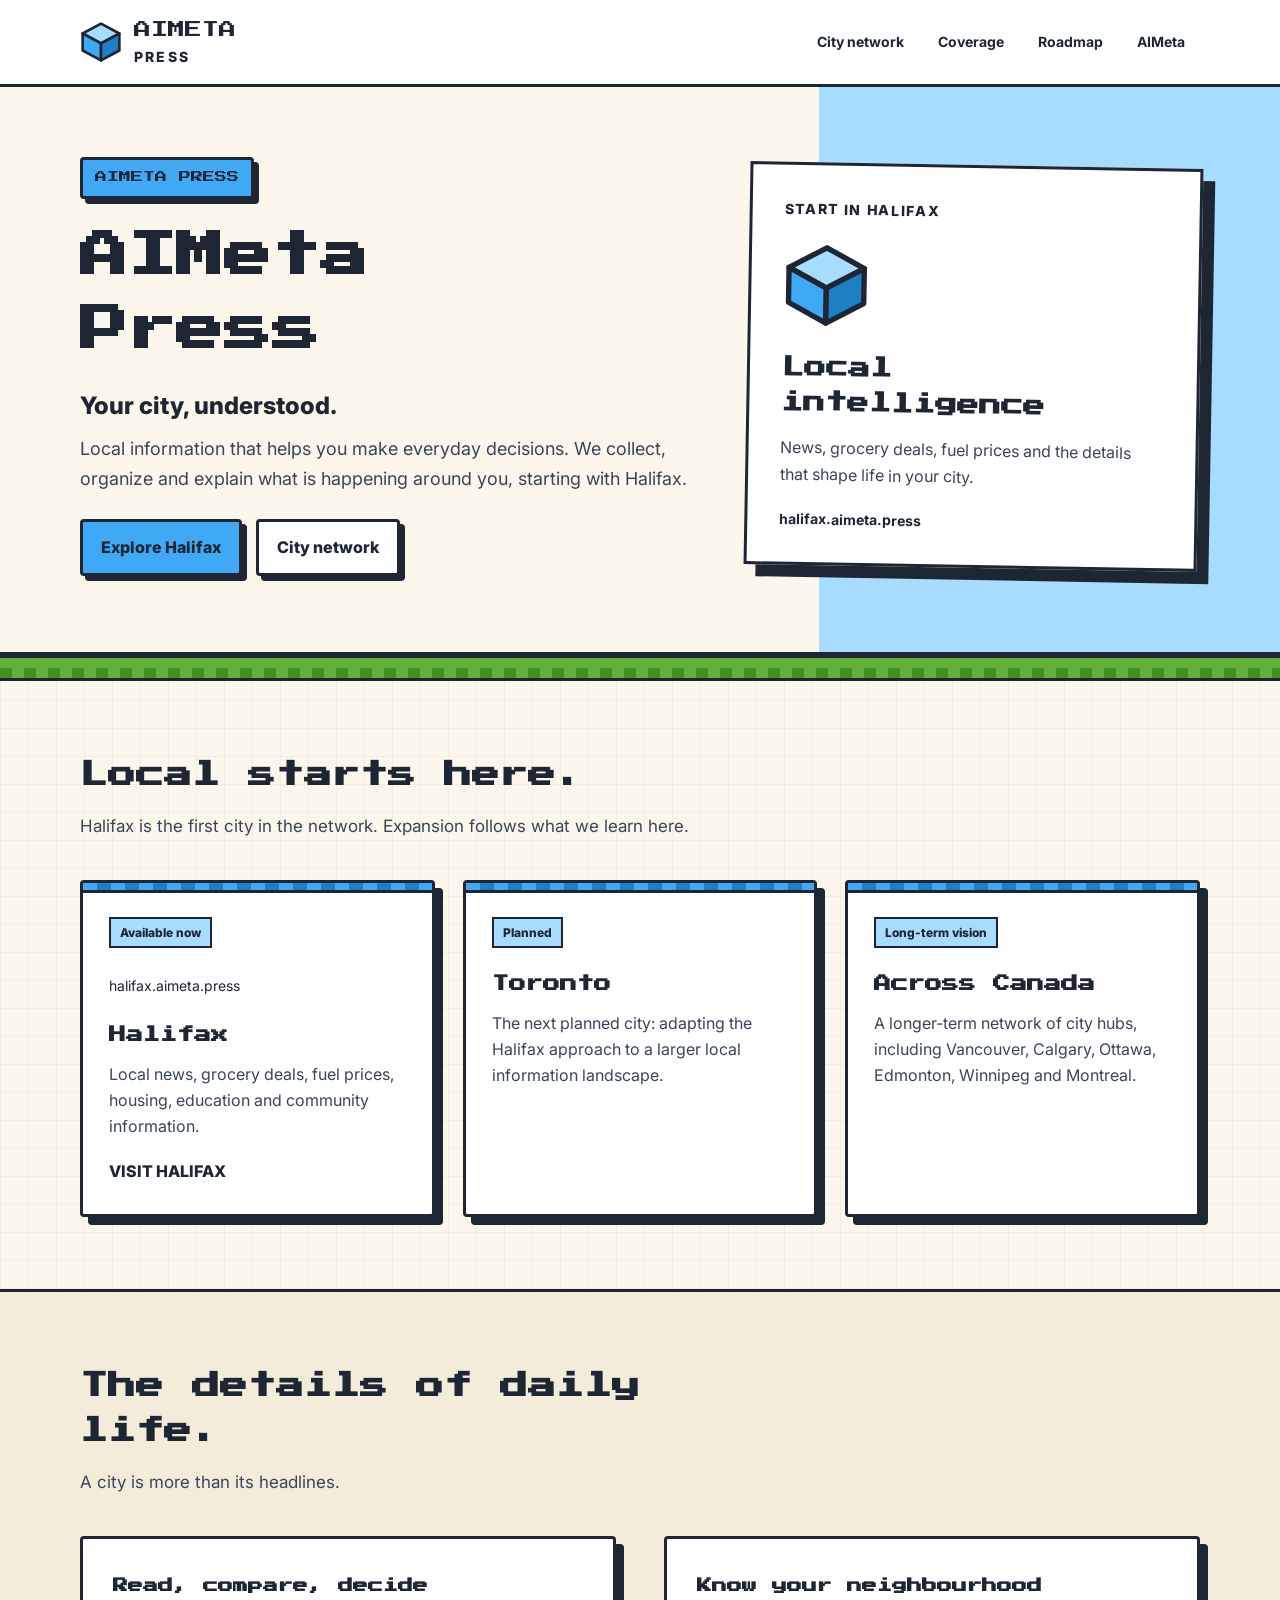
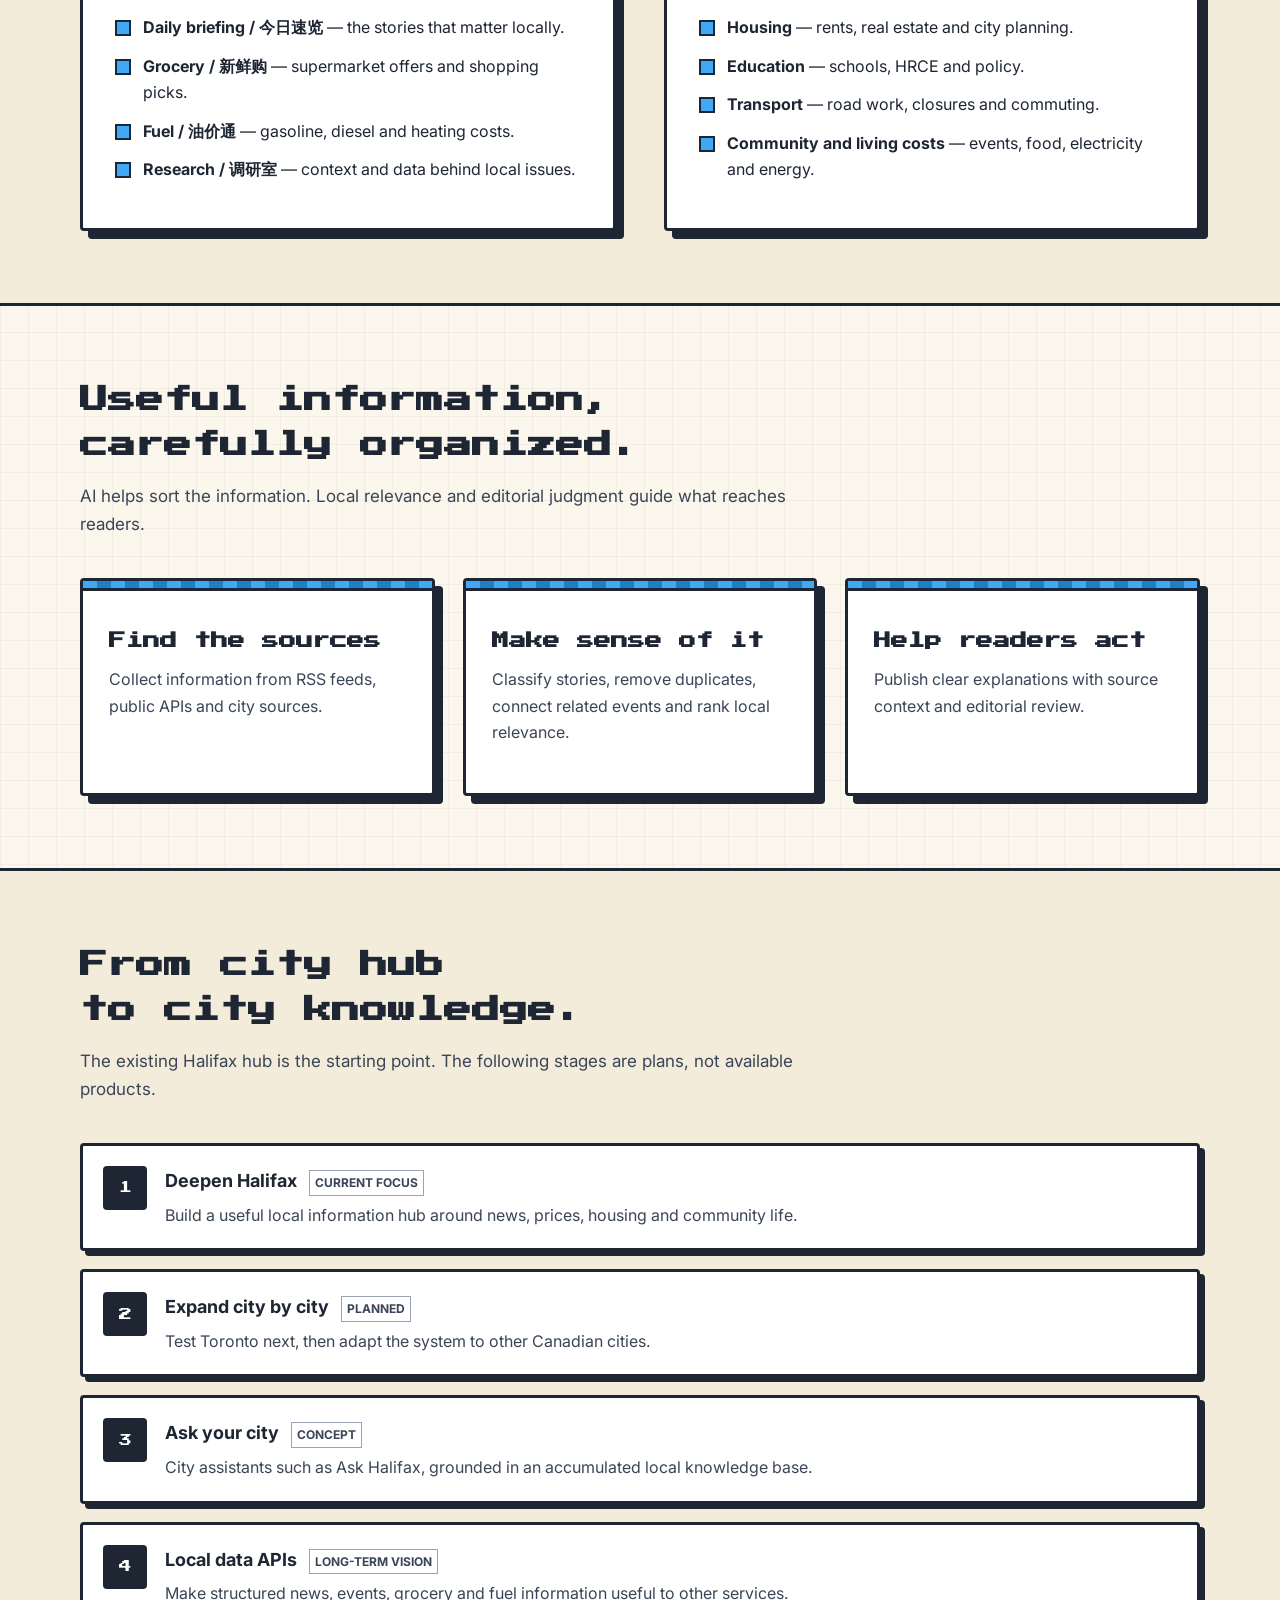
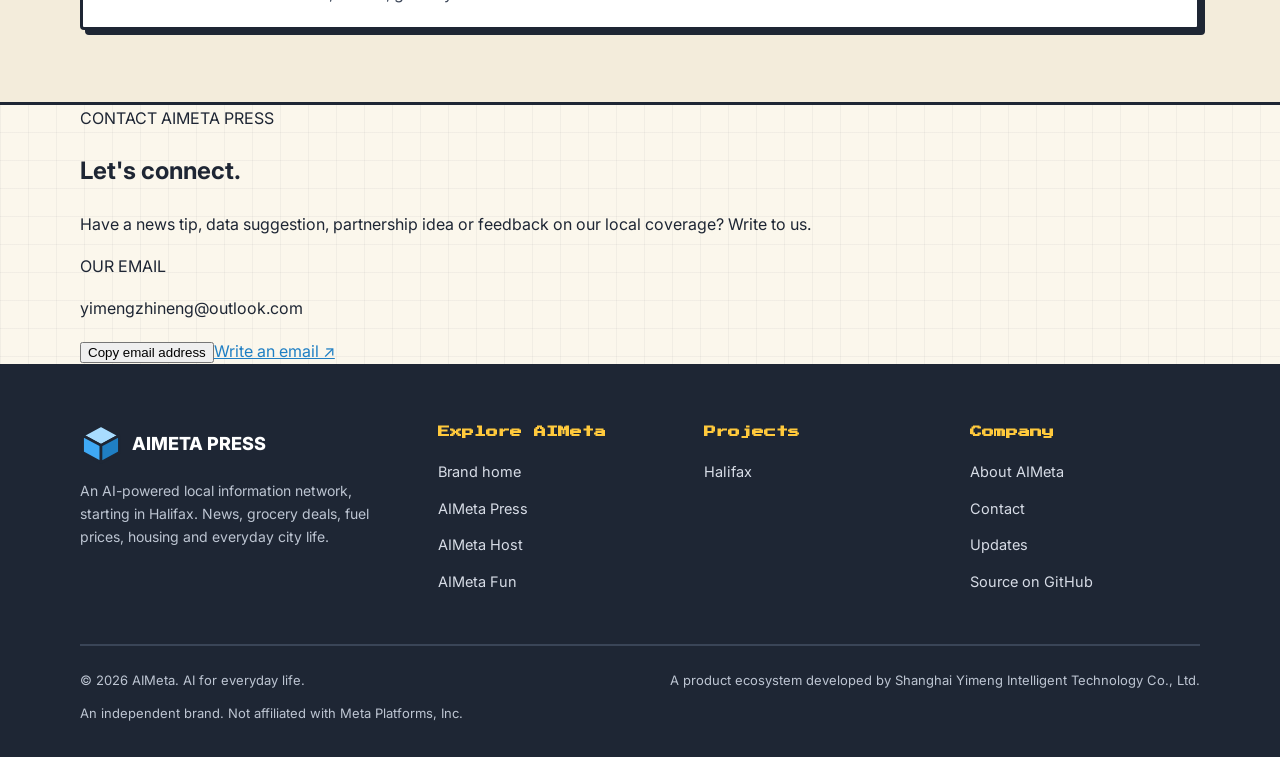
==== commit 9e25242c: "Design consistent visible contact section and align portal navigation" ====
--- a/index.html
+++ b/index.html
@@ -2,4 +2,4 @@
 <html lang="en"><head><meta charset="UTF-8"><meta name="viewport" content="width=device-width, initial-scale=1"><title>Your city, understood. — AIMeta Press</title><meta name="description" content="An AI-powered local information network, starting in Halifax. News, grocery deals, fuel prices, housing and everyday city life."><link rel="canonical" href="https://aimeta.press/"><meta property="og:type" content="website"><meta property="og:site_name" content="AIMeta Press"><meta property="og:title" content="Your city, understood. — AIMeta Press"><meta property="og:description" content="An AI-powered local information network, starting in Halifax. News, grocery deals, fuel prices, housing and everyday city life."><meta property="og:url" content="https://aimeta.press/"><meta name="twitter:card" content="summary_large_image">
 <meta property="og:image" content="https://aimeta.press/og.png">
 <meta property="og:image:width" content="1200">
-<meta property="og:image:height" content="630"><link rel="icon" type="image/svg+xml" href="./favicon.svg"><link rel="preconnect" href="https://fonts.googleapis.com"><link rel="preconnect" href="https://fonts.gstatic.com" crossorigin><link href="https://fonts.googleapis.com/css2?family=Inter:wght@400;600;700;800&amp;family=Press+Start+2P&amp;display=swap" rel="stylesheet"><link rel="stylesheet" href="./css/style.css"><noscript><style>.reveal{opacity:1 !important;transform:none !important}</style></noscript><script type="application/ld+json">{"@context": "https://schema.org", "@type": "WebSite", "name": "AIMeta Press", "url": "https://aimeta.press/", "description": "An AI-powered local information network, starting in Halifax. News, grocery deals, fuel prices, housing and everyday city life.", "publisher": {"@type": "Organization", "name": "AIMeta", "url": "https://aimeta.website/"}}</script></head><body class="world-press"><a class="skip-link" href="#main">Skip to content</a><header class="site-header"><div class="wrap header-inner"><a class="brand" href="./" aria-label="AIMeta Press home"><svg class="brand-cube" viewBox="0 0 64 64" aria-hidden="true"><polygon points="32,4 60,19 32,34 4,19" fill="#a8dcff" stroke="#1e2634" stroke-width="4" stroke-linejoin="round"/><polygon points="4,19 32,34 32,60 4,45" fill="#3fa9f5" stroke="#1e2634" stroke-width="4" stroke-linejoin="round"/><polygon points="60,19 32,34 32,60 60,45" fill="#1f7fc4" stroke="#1e2634" stroke-width="4" stroke-linejoin="round"/></svg><span class="brand-name">AIMETA<span class="brand-world">Press</span></span></a><button class="nav-toggle" type="button" aria-label="Open menu" aria-expanded="false" aria-controls="site-nav"><span></span><span></span><span></span></button><nav class="nav" id="site-nav" aria-label="Main navigation"><a href="#cities">City network</a><a href="#coverage">Coverage</a><a href="#roadmap">Roadmap</a><a href="https://aimeta.website/">AIMeta</a></nav></div></header><main id="main"><section class="hero"><div class="wrap hero-layout"><div class="hero-inner"><span class="tag tag-press">AIMeta Press</span><h1>AIMeta<br>Press</h1><p class="hero-title">Your city, understood.</p><p class="lede">Local information that helps you make everyday decisions. We collect, organize and explain what is happening around you, starting with Halifax.</p><div class="hero-ctas"><a class="btn btn-sky" href="https://halifax.aimeta.press">Explore Halifax</a><a class="btn" href="#cities">City network</a></div></div><aside class="hero-feature" aria-label="Featured project"><span class="eyebrow">START IN HALIFAX</span><svg class="feature-cube" viewBox="0 0 64 64" aria-hidden="true"><polygon points="32,4 60,19 32,34 4,19" fill="#a8dcff" stroke="#1e2634" stroke-width="4" stroke-linejoin="round"/><polygon points="4,19 32,34 32,60 4,45" fill="#3fa9f5" stroke="#1e2634" stroke-width="4" stroke-linejoin="round"/><polygon points="60,19 32,34 32,60 60,45" fill="#1f7fc4" stroke="#1e2634" stroke-width="4" stroke-linejoin="round"/></svg><h2>Local intelligence</h2><p>News, grocery deals, fuel prices and the details that shape life in your city.</p><span class="feature-domain">halifax.aimeta.press</span></aside></div></section><div class="grass-divider" aria-hidden="true"></div><section class="section" id="cities"><div class="wrap"><div class="section-head reveal"><h2 class="px-title">Local starts here.</h2><p class="section-sub">Halifax is the first city in the network. Expansion follows what we learn here.</p></div><div class="cards-3"><a href="https://halifax.aimeta.press" class="pixel-card card-press reveal"><div class="card-top" aria-hidden="true"></div><span class="status-label">Available now</span><span class="proj-domain">halifax.aimeta.press</span><h3>Halifax</h3><p>Local news, grocery deals, fuel prices, housing, education and community information.</p><span class="card-link">Visit Halifax</span></a><article class="pixel-card card-press reveal"><div class="card-top" aria-hidden="true"></div><span class="status-label">Planned</span><h3>Toronto</h3><p>The next planned city: adapting the Halifax approach to a larger local information landscape.</p></article><article class="pixel-card card-press reveal"><div class="card-top" aria-hidden="true"></div><span class="status-label">Long-term vision</span><h3>Across Canada</h3><p>A longer-term network of city hubs, including Vancouver, Calgary, Ottawa, Edmonton, Winnipeg and Montreal.</p></article></div></div></section><section class="section section-deep" id="coverage"><div class="wrap"><div class="section-head reveal"><h2 class="px-title">The details of daily life.</h2><p class="section-sub">A city is more than its headlines.</p></div><div class="split"><div class="panel reveal"><h3 class="px">Read, compare, decide</h3><ul class="pixel-list blue"><li><strong>Daily briefing / 今日速览</strong> — the stories that matter locally.</li><li><strong>Grocery / 新鲜购</strong> — supermarket offers and shopping picks.</li><li><strong>Fuel / 油价通</strong> — gasoline, diesel and heating costs.</li><li><strong>Research / 调研室</strong> — context and data behind local issues.</li></ul></div><div class="panel reveal"><h3 class="px">Know your neighbourhood</h3><ul class="pixel-list blue"><li><strong>Housing</strong> — rents, real estate and city planning.</li><li><strong>Education</strong> — schools, HRCE and policy.</li><li><strong>Transport</strong> — road work, closures and commuting.</li><li><strong>Community and living costs</strong> — events, food, electricity and energy.</li></ul></div></div></div></section><section class="section" id="approach"><div class="wrap"><div class="section-head reveal"><h2 class="px-title">Useful information,<br>carefully organized.</h2><p class="section-sub">AI helps sort the information. Local relevance and editorial judgment guide what reaches readers.</p></div><div class="cards-3"><article class="pixel-card card-press reveal"><div class="card-top" aria-hidden="true"></div><h3>Find the sources</h3><p>Collect information from RSS feeds, public APIs and city sources.</p></article><article class="pixel-card card-press reveal"><div class="card-top" aria-hidden="true"></div><h3>Make sense of it</h3><p>Classify stories, remove duplicates, connect related events and rank local relevance.</p></article><article class="pixel-card card-press reveal"><div class="card-top" aria-hidden="true"></div><h3>Help readers act</h3><p>Publish clear explanations with source context and editorial review.</p></article></div></div></section><section class="section section-deep" id="roadmap"><div class="wrap"><div class="section-head reveal"><h2 class="px-title">From city hub<br>to city knowledge.</h2><p class="section-sub">The existing Halifax hub is the starting point. The following stages are plans, not available products.</p></div><div class="steps"><article class="step reveal"><span class="step-num">1</span><div><h3>Deepen Halifax <span class="phase-tag">Current focus</span></h3><p>Build a useful local information hub around news, prices, housing and community life.</p></div></article><article class="step reveal"><span class="step-num">2</span><div><h3>Expand city by city <span class="phase-tag">Planned</span></h3><p>Test Toronto next, then adapt the system to other Canadian cities.</p></div></article><article class="step reveal"><span class="step-num">3</span><div><h3>Ask your city <span class="phase-tag">Concept</span></h3><p>City assistants such as Ask Halifax, grounded in an accumulated local knowledge base.</p></div></article><article class="step reveal"><span class="step-num">4</span><div><h3>Local data APIs <span class="phase-tag">Long-term vision</span></h3><p>Make structured news, events, grocery and fuel information useful to other services.</p></div></article></div></div></section></main><footer class="site-footer"><div class="wrap"><div class="footer-grid"><div><div class="footer-brand"><svg class="brand-cube" viewBox="0 0 64 64" aria-hidden="true"><polygon points="32,4 60,19 32,34 4,19" fill="#a8dcff" stroke="#1e2634" stroke-width="4" stroke-linejoin="round"/><polygon points="4,19 32,34 32,60 4,45" fill="#3fa9f5" stroke="#1e2634" stroke-width="4" stroke-linejoin="round"/><polygon points="60,19 32,34 32,60 60,45" fill="#1f7fc4" stroke="#1e2634" stroke-width="4" stroke-linejoin="round"/></svg><span class="brand-name">AIMETA PRESS</span></div><p class="footer-note">An AI-powered local information network, starting in Halifax. News, grocery deals, fuel prices, housing and everyday city life.</p></div><div><h2>Explore AIMeta</h2><ul><li><a href="https://aimeta.website/">Brand home</a></li><li><a href="https://aimeta.press/">AIMeta Press</a></li><li><a href="https://aimeta.host/">AIMeta Host</a></li><li><a href="https://aimeta.fun/">AIMeta Fun</a></li></ul></div><div><h2>Projects</h2><ul><li><a href="https://halifax.aimeta.press">Halifax</a></li><li><a href="https://finance.aimeta.host">Finance</a></li><li><a href="https://ntfy.aimeta.host">Notify</a></li><li><a href="https://game.aimeta.fun">Game Arcade</a></li></ul></div><div><h2>Company</h2><ul><li><a href="https://aimeta.website/about.html">About AIMeta</a></li><li><a href="mailto:yimengzhineng@outlook.com">yimengzhineng@outlook.com</a></li><li><a href="https://aimeta.website/updates.html">Updates</a></li><li><a href="https://github.com/aimeta-website/aimeta-press">Source on GitHub</a></li></ul></div></div><div class="footer-bottom"><span>© <span id="year">2026</span> AIMeta. AI for everyday life.</span><span>A product ecosystem developed by Shanghai Yimeng Intelligent Technology Co., Ltd.</span><span>An independent brand. Not affiliated with Meta Platforms, Inc.</span></div></div></footer><script src="./js/main.js" defer></script></body></html>
+<meta property="og:image:height" content="630"><link rel="icon" type="image/svg+xml" href="./favicon.svg"><link rel="preconnect" href="https://fonts.googleapis.com"><link rel="preconnect" href="https://fonts.gstatic.com" crossorigin><link href="https://fonts.googleapis.com/css2?family=Inter:wght@400;600;700;800&amp;family=Press+Start+2P&amp;display=swap" rel="stylesheet"><link rel="stylesheet" href="./css/style.css"><noscript><style>.reveal{opacity:1 !important;transform:none !important}</style></noscript><script type="application/ld+json">{"@context": "https://schema.org", "@type": "WebSite", "name": "AIMeta Press", "url": "https://aimeta.press/", "description": "An AI-powered local information network, starting in Halifax. News, grocery deals, fuel prices, housing and everyday city life.", "publisher": {"@type": "Organization", "name": "AIMeta", "url": "https://aimeta.website/"}}</script></head><body class="world-press"><a class="skip-link" href="#main">Skip to content</a><header class="site-header"><div class="wrap header-inner"><a class="brand" href="./" aria-label="AIMeta Press home"><svg class="brand-cube" viewBox="0 0 64 64" aria-hidden="true"><polygon points="32,4 60,19 32,34 4,19" fill="#a8dcff" stroke="#1e2634" stroke-width="4" stroke-linejoin="round"/><polygon points="4,19 32,34 32,60 4,45" fill="#3fa9f5" stroke="#1e2634" stroke-width="4" stroke-linejoin="round"/><polygon points="60,19 32,34 32,60 60,45" fill="#1f7fc4" stroke="#1e2634" stroke-width="4" stroke-linejoin="round"/></svg><span class="brand-name">AIMETA<span class="brand-world">Press</span></span></a><button class="nav-toggle" type="button" aria-label="Open menu" aria-expanded="false" aria-controls="site-nav"><span></span><span></span><span></span></button><nav class="nav" id="site-nav" aria-label="Main navigation"><a href="#cities">City network</a><a href="#coverage">Coverage</a><a href="#roadmap">Roadmap</a><a href="https://aimeta.website/">AIMeta</a></nav></div></header><main id="main"><section class="hero"><div class="wrap hero-layout"><div class="hero-inner"><span class="tag tag-press">AIMeta Press</span><h1>AIMeta<br>Press</h1><p class="hero-title">Your city, understood.</p><p class="lede">Local information that helps you make everyday decisions. We collect, organize and explain what is happening around you, starting with Halifax.</p><div class="hero-ctas"><a class="btn btn-sky" href="https://halifax.aimeta.press">Explore Halifax</a><a class="btn" href="#cities">City network</a></div></div><aside class="hero-feature" aria-label="Featured project"><span class="eyebrow">START IN HALIFAX</span><svg class="feature-cube" viewBox="0 0 64 64" aria-hidden="true"><polygon points="32,4 60,19 32,34 4,19" fill="#a8dcff" stroke="#1e2634" stroke-width="4" stroke-linejoin="round"/><polygon points="4,19 32,34 32,60 4,45" fill="#3fa9f5" stroke="#1e2634" stroke-width="4" stroke-linejoin="round"/><polygon points="60,19 32,34 32,60 60,45" fill="#1f7fc4" stroke="#1e2634" stroke-width="4" stroke-linejoin="round"/></svg><h2>Local intelligence</h2><p>News, grocery deals, fuel prices and the details that shape life in your city.</p><span class="feature-domain">halifax.aimeta.press</span></aside></div></section><div class="grass-divider" aria-hidden="true"></div><section class="section" id="cities"><div class="wrap"><div class="section-head reveal"><h2 class="px-title">Local starts here.</h2><p class="section-sub">Halifax is the first city in the network. Expansion follows what we learn here.</p></div><div class="cards-3"><a href="https://halifax.aimeta.press" class="pixel-card card-press reveal"><div class="card-top" aria-hidden="true"></div><span class="status-label">Available now</span><span class="proj-domain">halifax.aimeta.press</span><h3>Halifax</h3><p>Local news, grocery deals, fuel prices, housing, education and community information.</p><span class="card-link">Visit Halifax</span></a><article class="pixel-card card-press reveal"><div class="card-top" aria-hidden="true"></div><span class="status-label">Planned</span><h3>Toronto</h3><p>The next planned city: adapting the Halifax approach to a larger local information landscape.</p></article><article class="pixel-card card-press reveal"><div class="card-top" aria-hidden="true"></div><span class="status-label">Long-term vision</span><h3>Across Canada</h3><p>A longer-term network of city hubs, including Vancouver, Calgary, Ottawa, Edmonton, Winnipeg and Montreal.</p></article></div></div></section><section class="section section-deep" id="coverage"><div class="wrap"><div class="section-head reveal"><h2 class="px-title">The details of daily life.</h2><p class="section-sub">A city is more than its headlines.</p></div><div class="split"><div class="panel reveal"><h3 class="px">Read, compare, decide</h3><ul class="pixel-list blue"><li><strong>Daily briefing / 今日速览</strong> — the stories that matter locally.</li><li><strong>Grocery / 新鲜购</strong> — supermarket offers and shopping picks.</li><li><strong>Fuel / 油价通</strong> — gasoline, diesel and heating costs.</li><li><strong>Research / 调研室</strong> — context and data behind local issues.</li></ul></div><div class="panel reveal"><h3 class="px">Know your neighbourhood</h3><ul class="pixel-list blue"><li><strong>Housing</strong> — rents, real estate and city planning.</li><li><strong>Education</strong> — schools, HRCE and policy.</li><li><strong>Transport</strong> — road work, closures and commuting.</li><li><strong>Community and living costs</strong> — events, food, electricity and energy.</li></ul></div></div></div></section><section class="section" id="approach"><div class="wrap"><div class="section-head reveal"><h2 class="px-title">Useful information,<br>carefully organized.</h2><p class="section-sub">AI helps sort the information. Local relevance and editorial judgment guide what reaches readers.</p></div><div class="cards-3"><article class="pixel-card card-press reveal"><div class="card-top" aria-hidden="true"></div><h3>Find the sources</h3><p>Collect information from RSS feeds, public APIs and city sources.</p></article><article class="pixel-card card-press reveal"><div class="card-top" aria-hidden="true"></div><h3>Make sense of it</h3><p>Classify stories, remove duplicates, connect related events and rank local relevance.</p></article><article class="pixel-card card-press reveal"><div class="card-top" aria-hidden="true"></div><h3>Help readers act</h3><p>Publish clear explanations with source context and editorial review.</p></article></div></div></section><section class="section section-deep" id="roadmap"><div class="wrap"><div class="section-head reveal"><h2 class="px-title">From city hub<br>to city knowledge.</h2><p class="section-sub">The existing Halifax hub is the starting point. The following stages are plans, not available products.</p></div><div class="steps"><article class="step reveal"><span class="step-num">1</span><div><h3>Deepen Halifax <span class="phase-tag">Current focus</span></h3><p>Build a useful local information hub around news, prices, housing and community life.</p></div></article><article class="step reveal"><span class="step-num">2</span><div><h3>Expand city by city <span class="phase-tag">Planned</span></h3><p>Test Toronto next, then adapt the system to other Canadian cities.</p></div></article><article class="step reveal"><span class="step-num">3</span><div><h3>Ask your city <span class="phase-tag">Concept</span></h3><p>City assistants such as Ask Halifax, grounded in an accumulated local knowledge base.</p></div></article><article class="step reveal"><span class="step-num">4</span><div><h3>Local data APIs <span class="phase-tag">Long-term vision</span></h3><p>Make structured news, events, grocery and fuel information useful to other services.</p></div></article></div></div></section><section class="contact-section" id="contact" aria-labelledby="contact-title"><div class="wrap"><div class="contact-card"><div class="contact-intro"><span class="contact-eyebrow">CONTACT AIMETA PRESS</span><h2 id="contact-title">Let's connect.</h2><p>Have a news tip, data suggestion, partnership idea or feedback on our local coverage? Write to us.</p></div><div class="contact-actions"><span class="contact-label">OUR EMAIL</span><p class="contact-address" data-email-address>yimengzhineng@outlook.com</p><div class="contact-buttons"><button type="button" class="contact-copy" data-copy-email="yimengzhineng@outlook.com">Copy email address</button><a class="contact-mail" href="mailto:yimengzhineng@outlook.com">Write an email ↗</a></div><span class="copy-feedback" role="status" aria-live="polite"></span></div></div></div></section></main><footer class="site-footer"><div class="wrap"><div class="footer-grid"><div><div class="footer-brand"><svg class="brand-cube" viewBox="0 0 64 64" aria-hidden="true"><polygon points="32,4 60,19 32,34 4,19" fill="#a8dcff" stroke="#1e2634" stroke-width="4" stroke-linejoin="round"/><polygon points="4,19 32,34 32,60 4,45" fill="#3fa9f5" stroke="#1e2634" stroke-width="4" stroke-linejoin="round"/><polygon points="60,19 32,34 32,60 60,45" fill="#1f7fc4" stroke="#1e2634" stroke-width="4" stroke-linejoin="round"/></svg><span class="brand-name">AIMETA PRESS</span></div><p class="footer-note">An AI-powered local information network, starting in Halifax. News, grocery deals, fuel prices, housing and everyday city life.</p></div><div><h2>Explore AIMeta</h2><ul><li><a href="https://aimeta.website/">Brand home</a></li><li><a href="https://aimeta.press/">AIMeta Press</a></li><li><a href="https://aimeta.host/">AIMeta Host</a></li><li><a href="https://aimeta.fun/">AIMeta Fun</a></li></ul></div><div><h2>Projects</h2><ul><li><a href="https://halifax.aimeta.press">Halifax</a></li></ul></div><div><h2>Company</h2><ul><li><a href="https://aimeta.website/about.html">About AIMeta</a></li><li><a href="#contact">Contact</a></li><li><a href="https://aimeta.website/updates.html">Updates</a></li><li><a href="https://github.com/aimeta-website/aimeta-press">Source on GitHub</a></li></ul></div></div><div class="footer-bottom"><span>© <span id="year">2026</span> AIMeta. AI for everyday life.</span><span>A product ecosystem developed by Shanghai Yimeng Intelligent Technology Co., Ltd.</span><span>An independent brand. Not affiliated with Meta Platforms, Inc.</span></div></div></footer><script src="./js/main.js" defer></script></body></html>
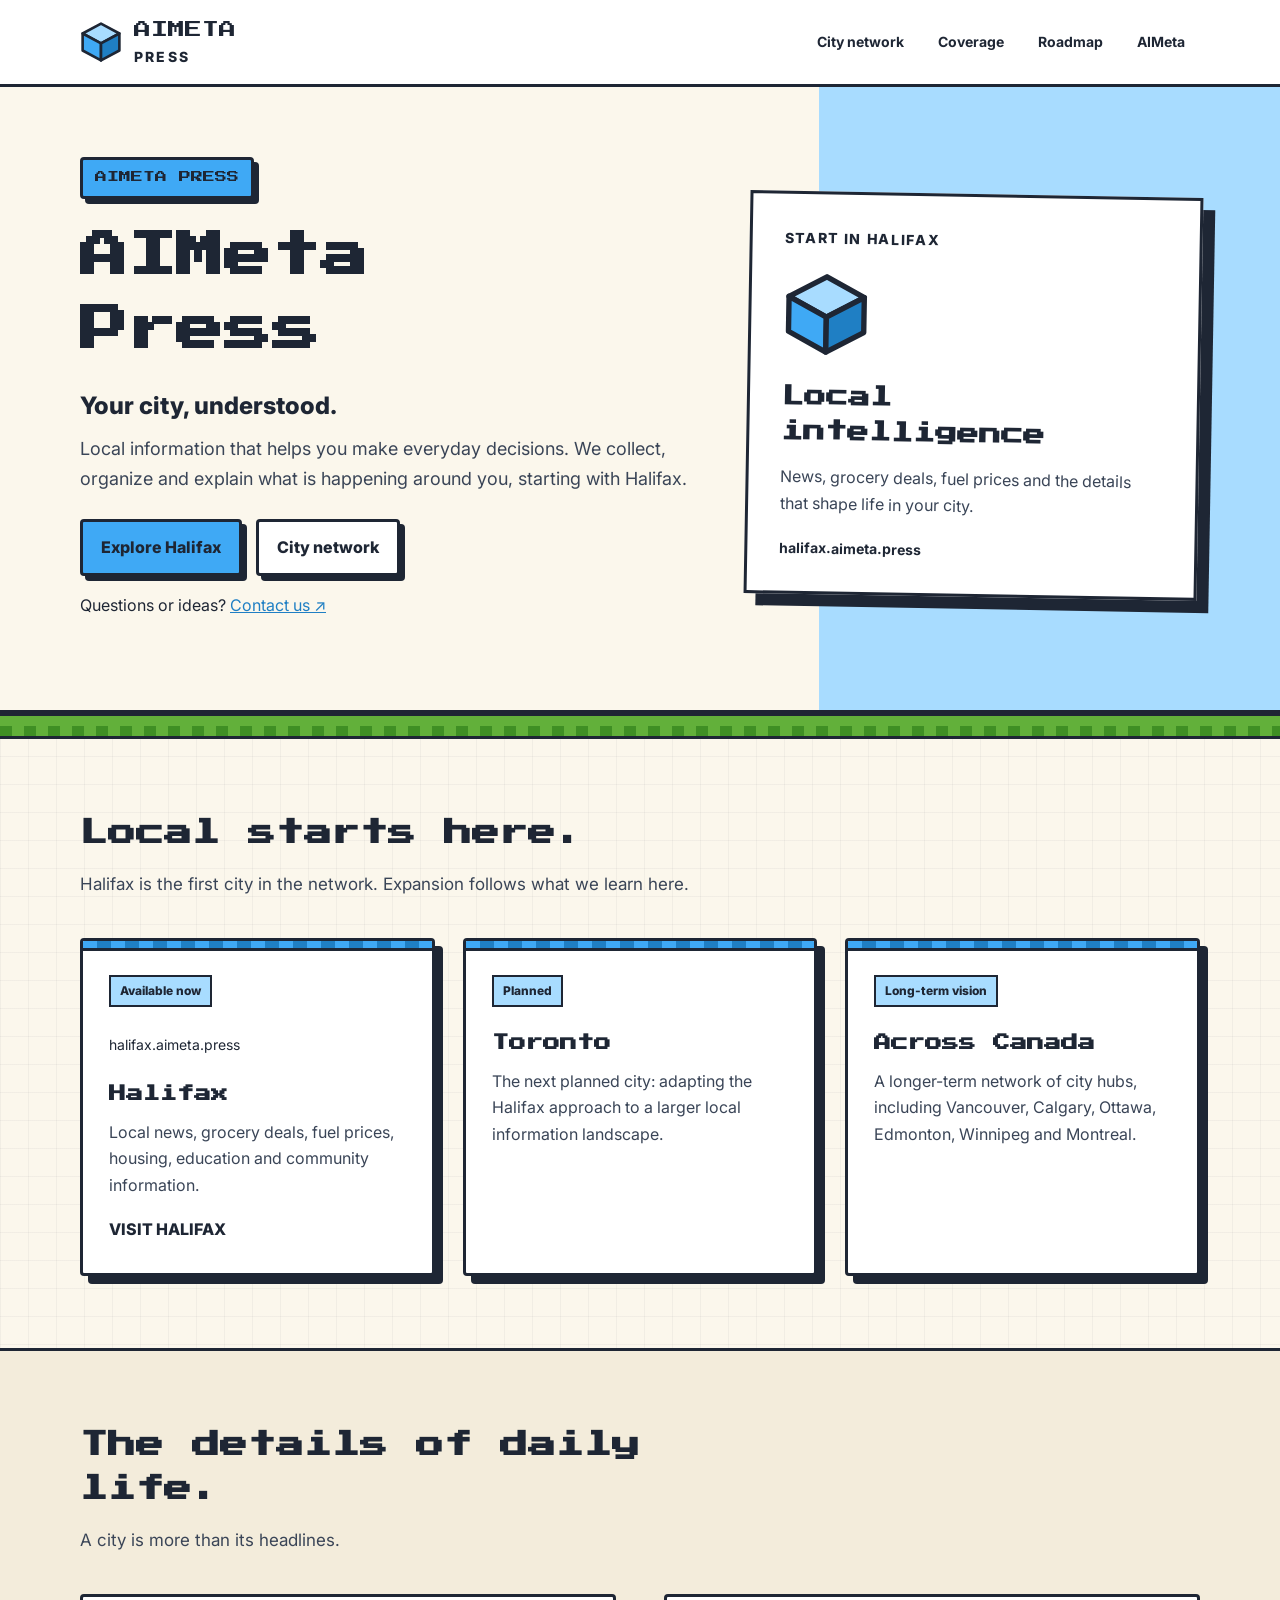
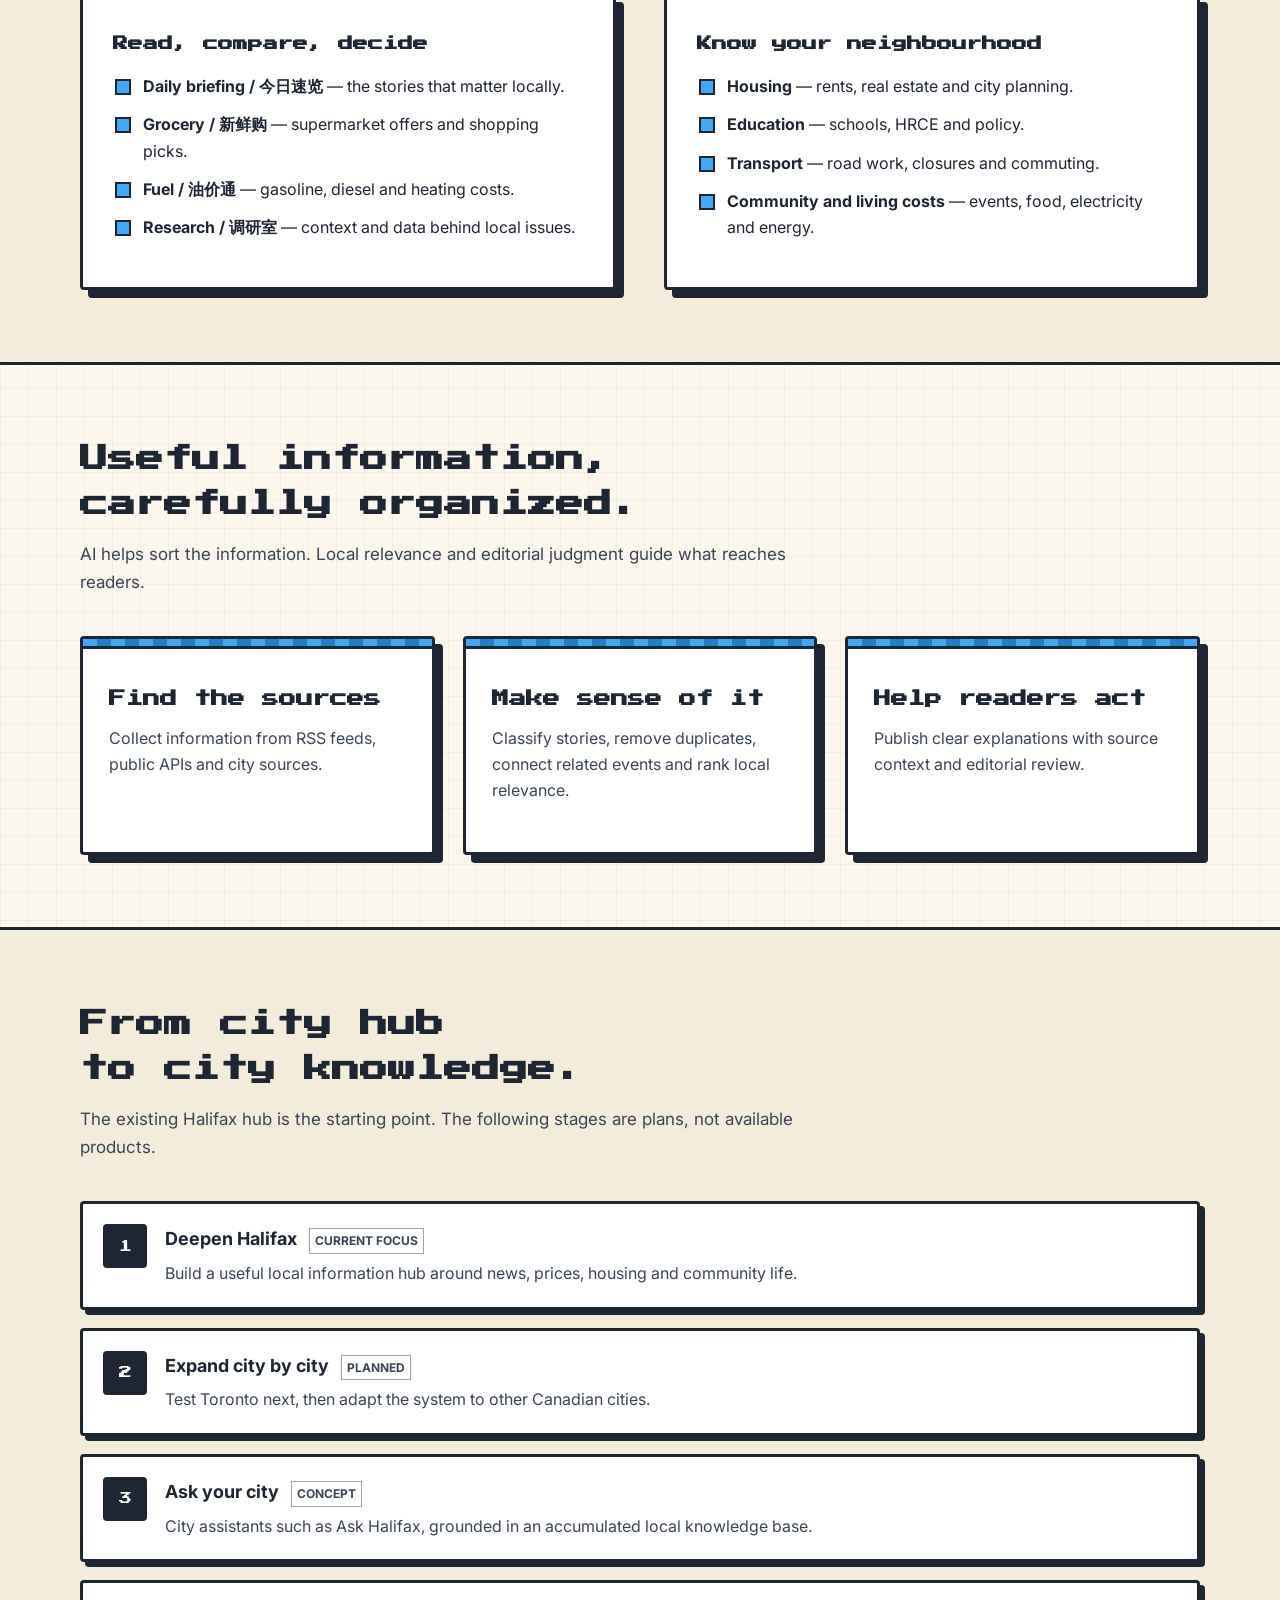
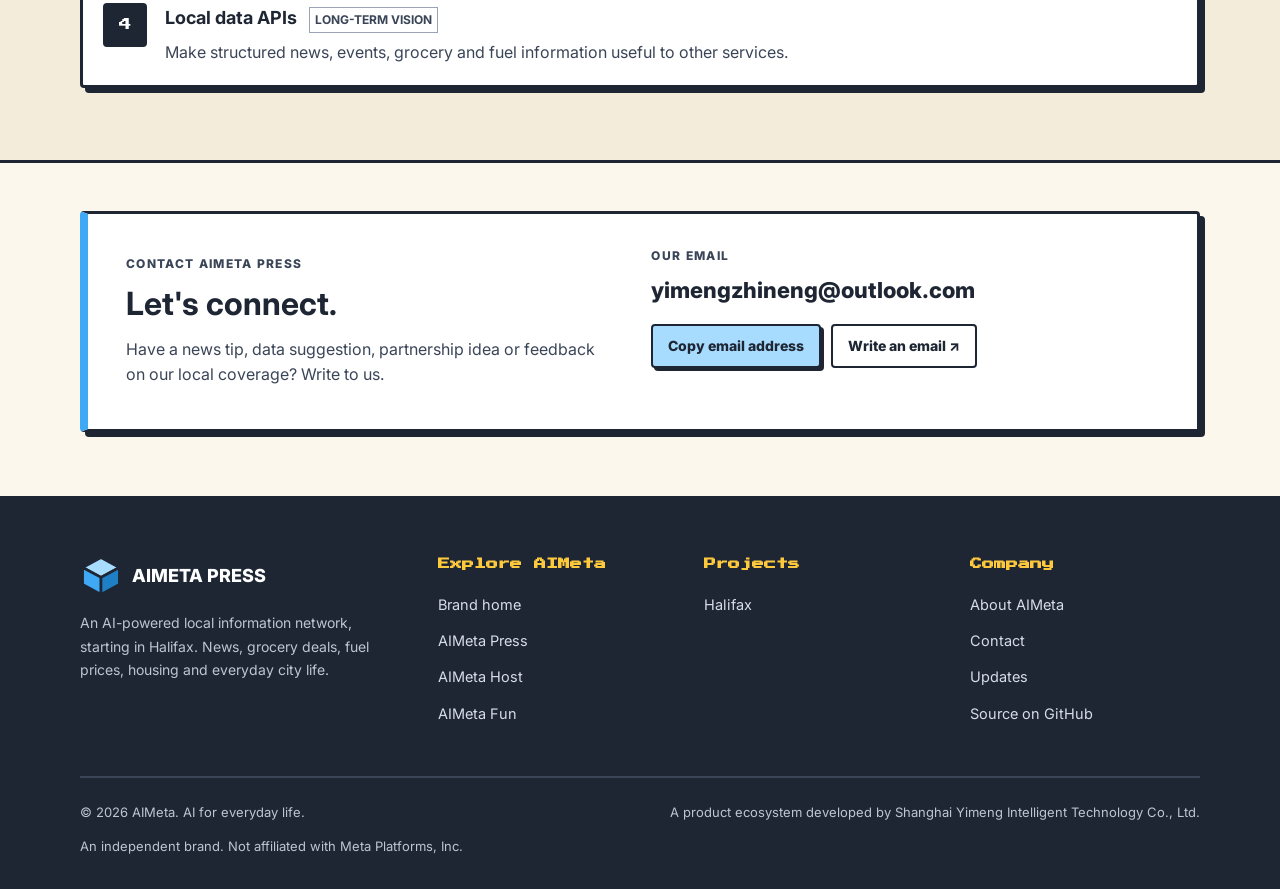
==== commit ae27d2ce: "Make portal contact easy to find from hero" ====
--- a/index.html
+++ b/index.html
@@ -2,4 +2,4 @@
 <html lang="en"><head><meta charset="UTF-8"><meta name="viewport" content="width=device-width, initial-scale=1"><title>Your city, understood. — AIMeta Press</title><meta name="description" content="An AI-powered local information network, starting in Halifax. News, grocery deals, fuel prices, housing and everyday city life."><link rel="canonical" href="https://aimeta.press/"><meta property="og:type" content="website"><meta property="og:site_name" content="AIMeta Press"><meta property="og:title" content="Your city, understood. — AIMeta Press"><meta property="og:description" content="An AI-powered local information network, starting in Halifax. News, grocery deals, fuel prices, housing and everyday city life."><meta property="og:url" content="https://aimeta.press/"><meta name="twitter:card" content="summary_large_image">
 <meta property="og:image" content="https://aimeta.press/og.png">
 <meta property="og:image:width" content="1200">
-<meta property="og:image:height" content="630"><link rel="icon" type="image/svg+xml" href="./favicon.svg"><link rel="preconnect" href="https://fonts.googleapis.com"><link rel="preconnect" href="https://fonts.gstatic.com" crossorigin><link href="https://fonts.googleapis.com/css2?family=Inter:wght@400;600;700;800&amp;family=Press+Start+2P&amp;display=swap" rel="stylesheet"><link rel="stylesheet" href="./css/style.css"><noscript><style>.reveal{opacity:1 !important;transform:none !important}</style></noscript><script type="application/ld+json">{"@context": "https://schema.org", "@type": "WebSite", "name": "AIMeta Press", "url": "https://aimeta.press/", "description": "An AI-powered local information network, starting in Halifax. News, grocery deals, fuel prices, housing and everyday city life.", "publisher": {"@type": "Organization", "name": "AIMeta", "url": "https://aimeta.website/"}}</script></head><body class="world-press"><a class="skip-link" href="#main">Skip to content</a><header class="site-header"><div class="wrap header-inner"><a class="brand" href="./" aria-label="AIMeta Press home"><svg class="brand-cube" viewBox="0 0 64 64" aria-hidden="true"><polygon points="32,4 60,19 32,34 4,19" fill="#a8dcff" stroke="#1e2634" stroke-width="4" stroke-linejoin="round"/><polygon points="4,19 32,34 32,60 4,45" fill="#3fa9f5" stroke="#1e2634" stroke-width="4" stroke-linejoin="round"/><polygon points="60,19 32,34 32,60 60,45" fill="#1f7fc4" stroke="#1e2634" stroke-width="4" stroke-linejoin="round"/></svg><span class="brand-name">AIMETA<span class="brand-world">Press</span></span></a><button class="nav-toggle" type="button" aria-label="Open menu" aria-expanded="false" aria-controls="site-nav"><span></span><span></span><span></span></button><nav class="nav" id="site-nav" aria-label="Main navigation"><a href="#cities">City network</a><a href="#coverage">Coverage</a><a href="#roadmap">Roadmap</a><a href="https://aimeta.website/">AIMeta</a></nav></div></header><main id="main"><section class="hero"><div class="wrap hero-layout"><div class="hero-inner"><span class="tag tag-press">AIMeta Press</span><h1>AIMeta<br>Press</h1><p class="hero-title">Your city, understood.</p><p class="lede">Local information that helps you make everyday decisions. We collect, organize and explain what is happening around you, starting with Halifax.</p><div class="hero-ctas"><a class="btn btn-sky" href="https://halifax.aimeta.press">Explore Halifax</a><a class="btn" href="#cities">City network</a></div></div><aside class="hero-feature" aria-label="Featured project"><span class="eyebrow">START IN HALIFAX</span><svg class="feature-cube" viewBox="0 0 64 64" aria-hidden="true"><polygon points="32,4 60,19 32,34 4,19" fill="#a8dcff" stroke="#1e2634" stroke-width="4" stroke-linejoin="round"/><polygon points="4,19 32,34 32,60 4,45" fill="#3fa9f5" stroke="#1e2634" stroke-width="4" stroke-linejoin="round"/><polygon points="60,19 32,34 32,60 60,45" fill="#1f7fc4" stroke="#1e2634" stroke-width="4" stroke-linejoin="round"/></svg><h2>Local intelligence</h2><p>News, grocery deals, fuel prices and the details that shape life in your city.</p><span class="feature-domain">halifax.aimeta.press</span></aside></div></section><div class="grass-divider" aria-hidden="true"></div><section class="section" id="cities"><div class="wrap"><div class="section-head reveal"><h2 class="px-title">Local starts here.</h2><p class="section-sub">Halifax is the first city in the network. Expansion follows what we learn here.</p></div><div class="cards-3"><a href="https://halifax.aimeta.press" class="pixel-card card-press reveal"><div class="card-top" aria-hidden="true"></div><span class="status-label">Available now</span><span class="proj-domain">halifax.aimeta.press</span><h3>Halifax</h3><p>Local news, grocery deals, fuel prices, housing, education and community information.</p><span class="card-link">Visit Halifax</span></a><article class="pixel-card card-press reveal"><div class="card-top" aria-hidden="true"></div><span class="status-label">Planned</span><h3>Toronto</h3><p>The next planned city: adapting the Halifax approach to a larger local information landscape.</p></article><article class="pixel-card card-press reveal"><div class="card-top" aria-hidden="true"></div><span class="status-label">Long-term vision</span><h3>Across Canada</h3><p>A longer-term network of city hubs, including Vancouver, Calgary, Ottawa, Edmonton, Winnipeg and Montreal.</p></article></div></div></section><section class="section section-deep" id="coverage"><div class="wrap"><div class="section-head reveal"><h2 class="px-title">The details of daily life.</h2><p class="section-sub">A city is more than its headlines.</p></div><div class="split"><div class="panel reveal"><h3 class="px">Read, compare, decide</h3><ul class="pixel-list blue"><li><strong>Daily briefing / 今日速览</strong> — the stories that matter locally.</li><li><strong>Grocery / 新鲜购</strong> — supermarket offers and shopping picks.</li><li><strong>Fuel / 油价通</strong> — gasoline, diesel and heating costs.</li><li><strong>Research / 调研室</strong> — context and data behind local issues.</li></ul></div><div class="panel reveal"><h3 class="px">Know your neighbourhood</h3><ul class="pixel-list blue"><li><strong>Housing</strong> — rents, real estate and city planning.</li><li><strong>Education</strong> — schools, HRCE and policy.</li><li><strong>Transport</strong> — road work, closures and commuting.</li><li><strong>Community and living costs</strong> — events, food, electricity and energy.</li></ul></div></div></div></section><section class="section" id="approach"><div class="wrap"><div class="section-head reveal"><h2 class="px-title">Useful information,<br>carefully organized.</h2><p class="section-sub">AI helps sort the information. Local relevance and editorial judgment guide what reaches readers.</p></div><div class="cards-3"><article class="pixel-card card-press reveal"><div class="card-top" aria-hidden="true"></div><h3>Find the sources</h3><p>Collect information from RSS feeds, public APIs and city sources.</p></article><article class="pixel-card card-press reveal"><div class="card-top" aria-hidden="true"></div><h3>Make sense of it</h3><p>Classify stories, remove duplicates, connect related events and rank local relevance.</p></article><article class="pixel-card card-press reveal"><div class="card-top" aria-hidden="true"></div><h3>Help readers act</h3><p>Publish clear explanations with source context and editorial review.</p></article></div></div></section><section class="section section-deep" id="roadmap"><div class="wrap"><div class="section-head reveal"><h2 class="px-title">From city hub<br>to city knowledge.</h2><p class="section-sub">The existing Halifax hub is the starting point. The following stages are plans, not available products.</p></div><div class="steps"><article class="step reveal"><span class="step-num">1</span><div><h3>Deepen Halifax <span class="phase-tag">Current focus</span></h3><p>Build a useful local information hub around news, prices, housing and community life.</p></div></article><article class="step reveal"><span class="step-num">2</span><div><h3>Expand city by city <span class="phase-tag">Planned</span></h3><p>Test Toronto next, then adapt the system to other Canadian cities.</p></div></article><article class="step reveal"><span class="step-num">3</span><div><h3>Ask your city <span class="phase-tag">Concept</span></h3><p>City assistants such as Ask Halifax, grounded in an accumulated local knowledge base.</p></div></article><article class="step reveal"><span class="step-num">4</span><div><h3>Local data APIs <span class="phase-tag">Long-term vision</span></h3><p>Make structured news, events, grocery and fuel information useful to other services.</p></div></article></div></div></section><section class="contact-section" id="contact" aria-labelledby="contact-title"><div class="wrap"><div class="contact-card"><div class="contact-intro"><span class="contact-eyebrow">CONTACT AIMETA PRESS</span><h2 id="contact-title">Let's connect.</h2><p>Have a news tip, data suggestion, partnership idea or feedback on our local coverage? Write to us.</p></div><div class="contact-actions"><span class="contact-label">OUR EMAIL</span><p class="contact-address" data-email-address>yimengzhineng@outlook.com</p><div class="contact-buttons"><button type="button" class="contact-copy" data-copy-email="yimengzhineng@outlook.com">Copy email address</button><a class="contact-mail" href="mailto:yimengzhineng@outlook.com">Write an email ↗</a></div><span class="copy-feedback" role="status" aria-live="polite"></span></div></div></div></section></main><footer class="site-footer"><div class="wrap"><div class="footer-grid"><div><div class="footer-brand"><svg class="brand-cube" viewBox="0 0 64 64" aria-hidden="true"><polygon points="32,4 60,19 32,34 4,19" fill="#a8dcff" stroke="#1e2634" stroke-width="4" stroke-linejoin="round"/><polygon points="4,19 32,34 32,60 4,45" fill="#3fa9f5" stroke="#1e2634" stroke-width="4" stroke-linejoin="round"/><polygon points="60,19 32,34 32,60 60,45" fill="#1f7fc4" stroke="#1e2634" stroke-width="4" stroke-linejoin="round"/></svg><span class="brand-name">AIMETA PRESS</span></div><p class="footer-note">An AI-powered local information network, starting in Halifax. News, grocery deals, fuel prices, housing and everyday city life.</p></div><div><h2>Explore AIMeta</h2><ul><li><a href="https://aimeta.website/">Brand home</a></li><li><a href="https://aimeta.press/">AIMeta Press</a></li><li><a href="https://aimeta.host/">AIMeta Host</a></li><li><a href="https://aimeta.fun/">AIMeta Fun</a></li></ul></div><div><h2>Projects</h2><ul><li><a href="https://halifax.aimeta.press">Halifax</a></li></ul></div><div><h2>Company</h2><ul><li><a href="https://aimeta.website/about.html">About AIMeta</a></li><li><a href="#contact">Contact</a></li><li><a href="https://aimeta.website/updates.html">Updates</a></li><li><a href="https://github.com/aimeta-website/aimeta-press">Source on GitHub</a></li></ul></div></div><div class="footer-bottom"><span>© <span id="year">2026</span> AIMeta. AI for everyday life.</span><span>A product ecosystem developed by Shanghai Yimeng Intelligent Technology Co., Ltd.</span><span>An independent brand. Not affiliated with Meta Platforms, Inc.</span></div></div></footer><script src="./js/main.js" defer></script></body></html>
+<meta property="og:image:height" content="630"><link rel="icon" type="image/svg+xml" href="./favicon.svg"><link rel="preconnect" href="https://fonts.googleapis.com"><link rel="preconnect" href="https://fonts.gstatic.com" crossorigin><link href="https://fonts.googleapis.com/css2?family=Inter:wght@400;600;700;800&amp;family=Press+Start+2P&amp;display=swap" rel="stylesheet"><link rel="stylesheet" href="./css/style.css"><noscript><style>.reveal{opacity:1 !important;transform:none !important}</style></noscript><script type="application/ld+json">{"@context": "https://schema.org", "@type": "WebSite", "name": "AIMeta Press", "url": "https://aimeta.press/", "description": "An AI-powered local information network, starting in Halifax. News, grocery deals, fuel prices, housing and everyday city life.", "publisher": {"@type": "Organization", "name": "AIMeta", "url": "https://aimeta.website/"}}</script></head><body class="world-press"><a class="skip-link" href="#main">Skip to content</a><header class="site-header"><div class="wrap header-inner"><a class="brand" href="./" aria-label="AIMeta Press home"><svg class="brand-cube" viewBox="0 0 64 64" aria-hidden="true"><polygon points="32,4 60,19 32,34 4,19" fill="#a8dcff" stroke="#1e2634" stroke-width="4" stroke-linejoin="round"/><polygon points="4,19 32,34 32,60 4,45" fill="#3fa9f5" stroke="#1e2634" stroke-width="4" stroke-linejoin="round"/><polygon points="60,19 32,34 32,60 60,45" fill="#1f7fc4" stroke="#1e2634" stroke-width="4" stroke-linejoin="round"/></svg><span class="brand-name">AIMETA<span class="brand-world">Press</span></span></a><button class="nav-toggle" type="button" aria-label="Open menu" aria-expanded="false" aria-controls="site-nav"><span></span><span></span><span></span></button><nav class="nav" id="site-nav" aria-label="Main navigation"><a href="#cities">City network</a><a href="#coverage">Coverage</a><a href="#roadmap">Roadmap</a><a href="https://aimeta.website/">AIMeta</a></nav></div></header><main id="main"><section class="hero"><div class="wrap hero-layout"><div class="hero-inner"><span class="tag tag-press">AIMeta Press</span><h1>AIMeta<br>Press</h1><p class="hero-title">Your city, understood.</p><p class="lede">Local information that helps you make everyday decisions. We collect, organize and explain what is happening around you, starting with Halifax.</p><div class="hero-ctas"><a class="btn btn-sky" href="https://halifax.aimeta.press">Explore Halifax</a><a class="btn" href="#cities">City network</a></div><p class="hero-contact">Questions or ideas? <a href="#contact">Contact us ↗</a></p></div><aside class="hero-feature" aria-label="Featured project"><span class="eyebrow">START IN HALIFAX</span><svg class="feature-cube" viewBox="0 0 64 64" aria-hidden="true"><polygon points="32,4 60,19 32,34 4,19" fill="#a8dcff" stroke="#1e2634" stroke-width="4" stroke-linejoin="round"/><polygon points="4,19 32,34 32,60 4,45" fill="#3fa9f5" stroke="#1e2634" stroke-width="4" stroke-linejoin="round"/><polygon points="60,19 32,34 32,60 60,45" fill="#1f7fc4" stroke="#1e2634" stroke-width="4" stroke-linejoin="round"/></svg><h2>Local intelligence</h2><p>News, grocery deals, fuel prices and the details that shape life in your city.</p><span class="feature-domain">halifax.aimeta.press</span></aside></div></section><div class="grass-divider" aria-hidden="true"></div><section class="section" id="cities"><div class="wrap"><div class="section-head reveal"><h2 class="px-title">Local starts here.</h2><p class="section-sub">Halifax is the first city in the network. Expansion follows what we learn here.</p></div><div class="cards-3"><a href="https://halifax.aimeta.press" class="pixel-card card-press reveal"><div class="card-top" aria-hidden="true"></div><span class="status-label">Available now</span><span class="proj-domain">halifax.aimeta.press</span><h3>Halifax</h3><p>Local news, grocery deals, fuel prices, housing, education and community information.</p><span class="card-link">Visit Halifax</span></a><article class="pixel-card card-press reveal"><div class="card-top" aria-hidden="true"></div><span class="status-label">Planned</span><h3>Toronto</h3><p>The next planned city: adapting the Halifax approach to a larger local information landscape.</p></article><article class="pixel-card card-press reveal"><div class="card-top" aria-hidden="true"></div><span class="status-label">Long-term vision</span><h3>Across Canada</h3><p>A longer-term network of city hubs, including Vancouver, Calgary, Ottawa, Edmonton, Winnipeg and Montreal.</p></article></div></div></section><section class="section section-deep" id="coverage"><div class="wrap"><div class="section-head reveal"><h2 class="px-title">The details of daily life.</h2><p class="section-sub">A city is more than its headlines.</p></div><div class="split"><div class="panel reveal"><h3 class="px">Read, compare, decide</h3><ul class="pixel-list blue"><li><strong>Daily briefing / 今日速览</strong> — the stories that matter locally.</li><li><strong>Grocery / 新鲜购</strong> — supermarket offers and shopping picks.</li><li><strong>Fuel / 油价通</strong> — gasoline, diesel and heating costs.</li><li><strong>Research / 调研室</strong> — context and data behind local issues.</li></ul></div><div class="panel reveal"><h3 class="px">Know your neighbourhood</h3><ul class="pixel-list blue"><li><strong>Housing</strong> — rents, real estate and city planning.</li><li><strong>Education</strong> — schools, HRCE and policy.</li><li><strong>Transport</strong> — road work, closures and commuting.</li><li><strong>Community and living costs</strong> — events, food, electricity and energy.</li></ul></div></div></div></section><section class="section" id="approach"><div class="wrap"><div class="section-head reveal"><h2 class="px-title">Useful information,<br>carefully organized.</h2><p class="section-sub">AI helps sort the information. Local relevance and editorial judgment guide what reaches readers.</p></div><div class="cards-3"><article class="pixel-card card-press reveal"><div class="card-top" aria-hidden="true"></div><h3>Find the sources</h3><p>Collect information from RSS feeds, public APIs and city sources.</p></article><article class="pixel-card card-press reveal"><div class="card-top" aria-hidden="true"></div><h3>Make sense of it</h3><p>Classify stories, remove duplicates, connect related events and rank local relevance.</p></article><article class="pixel-card card-press reveal"><div class="card-top" aria-hidden="true"></div><h3>Help readers act</h3><p>Publish clear explanations with source context and editorial review.</p></article></div></div></section><section class="section section-deep" id="roadmap"><div class="wrap"><div class="section-head reveal"><h2 class="px-title">From city hub<br>to city knowledge.</h2><p class="section-sub">The existing Halifax hub is the starting point. The following stages are plans, not available products.</p></div><div class="steps"><article class="step reveal"><span class="step-num">1</span><div><h3>Deepen Halifax <span class="phase-tag">Current focus</span></h3><p>Build a useful local information hub around news, prices, housing and community life.</p></div></article><article class="step reveal"><span class="step-num">2</span><div><h3>Expand city by city <span class="phase-tag">Planned</span></h3><p>Test Toronto next, then adapt the system to other Canadian cities.</p></div></article><article class="step reveal"><span class="step-num">3</span><div><h3>Ask your city <span class="phase-tag">Concept</span></h3><p>City assistants such as Ask Halifax, grounded in an accumulated local knowledge base.</p></div></article><article class="step reveal"><span class="step-num">4</span><div><h3>Local data APIs <span class="phase-tag">Long-term vision</span></h3><p>Make structured news, events, grocery and fuel information useful to other services.</p></div></article></div></div></section><section class="contact-section" id="contact" aria-labelledby="contact-title"><div class="wrap"><div class="contact-card"><div class="contact-intro"><span class="contact-eyebrow">CONTACT AIMETA PRESS</span><h2 id="contact-title">Let's connect.</h2><p>Have a news tip, data suggestion, partnership idea or feedback on our local coverage? Write to us.</p></div><div class="contact-actions"><span class="contact-label">OUR EMAIL</span><p class="contact-address" data-email-address>yimengzhineng@outlook.com</p><div class="contact-buttons"><button type="button" class="contact-copy" data-copy-email="yimengzhineng@outlook.com">Copy email address</button><a class="contact-mail" href="mailto:yimengzhineng@outlook.com">Write an email ↗</a></div><span class="copy-feedback" role="status" aria-live="polite"></span></div></div></div></section></main><footer class="site-footer"><div class="wrap"><div class="footer-grid"><div><div class="footer-brand"><svg class="brand-cube" viewBox="0 0 64 64" aria-hidden="true"><polygon points="32,4 60,19 32,34 4,19" fill="#a8dcff" stroke="#1e2634" stroke-width="4" stroke-linejoin="round"/><polygon points="4,19 32,34 32,60 4,45" fill="#3fa9f5" stroke="#1e2634" stroke-width="4" stroke-linejoin="round"/><polygon points="60,19 32,34 32,60 60,45" fill="#1f7fc4" stroke="#1e2634" stroke-width="4" stroke-linejoin="round"/></svg><span class="brand-name">AIMETA PRESS</span></div><p class="footer-note">An AI-powered local information network, starting in Halifax. News, grocery deals, fuel prices, housing and everyday city life.</p></div><div><h2>Explore AIMeta</h2><ul><li><a href="https://aimeta.website/">Brand home</a></li><li><a href="https://aimeta.press/">AIMeta Press</a></li><li><a href="https://aimeta.host/">AIMeta Host</a></li><li><a href="https://aimeta.fun/">AIMeta Fun</a></li></ul></div><div><h2>Projects</h2><ul><li><a href="https://halifax.aimeta.press">Halifax</a></li></ul></div><div><h2>Company</h2><ul><li><a href="https://aimeta.website/about.html">About AIMeta</a></li><li><a href="#contact">Contact</a></li><li><a href="https://aimeta.website/updates.html">Updates</a></li><li><a href="https://github.com/aimeta-website/aimeta-press">Source on GitHub</a></li></ul></div></div><div class="footer-bottom"><span>© <span id="year">2026</span> AIMeta. AI for everyday life.</span><span>A product ecosystem developed by Shanghai Yimeng Intelligent Technology Co., Ltd.</span><span>An independent brand. Not affiliated with Meta Platforms, Inc.</span></div></div></footer><script src="./js/main.js" defer></script></body></html>
--- a/css/style.css
+++ b/css/style.css
@@ -563,3 +563,21 @@
 @media(max-width:900px) { .hero-layout { grid-template-columns:1fr; gap:34px; } .hero { background:var(--paper); padding:52px 0; } .hero-feature { transform:none; box-shadow:8px 8px 0 var(--ink); background:var(--accent-light); } .hero-feature .feature-cube { width:56px; height:56px; margin:14px 0; } .hero-feature h2 { font-size:20px; } .hero h1 { font-size:clamp(26px,6vw,48px); } }
 @media(max-width:700px) { .nav { top:100%; } .brand-name { font-size:15px; } .brand-world { font-size:12px; } .hero-ctas { flex-direction:column; align-items:flex-start; } .hero-feature { padding:24px; } .hero h1 { font-size:clamp(24px,7vw,40px); } .section { padding:48px 0; } h2.px-title { font-size:clamp(17px,4.8vw,24px); } .panel { padding:26px 22px; } .feature-title { font-size:28px; } }
 @media(prefers-reduced-motion:reduce) { html { scroll-behavior:auto; } *,*::before,*::after { animation:none!important; transition:none!important; } }
+
+/* Friendly, readable contact panel shared with the AIMeta brand site. */
+.contact-section { padding:48px 0 64px; background:var(--paper); scroll-margin-top:110px; }
+.contact-card { position:relative; display:grid; grid-template-columns:1fr minmax(0,1.05fr); gap:42px; align-items:center; background:var(--white); border:var(--border); box-shadow:var(--shadow-chunky-sm); border-left:8px solid var(--accent); padding:34px 38px; border-radius:var(--radius); }
+.contact-intro {min-width:0;}
+.contact-eyebrow,.contact-label {display:block; font:800 12px var(--font-body); letter-spacing:.11em; color:var(--ink-soft); margin-bottom:12px;}
+.contact-intro h2 {font-size:clamp(23px,3vw,32px); line-height:1.3; margin:0 0 12px;}
+.contact-intro p {color:var(--ink-soft); font-size:16px; line-height:1.6; margin:0;}
+.contact-actions {min-width:0;}
+.contact-address {font:800 clamp(16px,2.2vw,22px) var(--font-body); color:var(--ink); line-height:1.4; margin:0 0 18px; user-select:text; overflow-wrap:anywhere;}
+.contact-buttons {display:flex; gap:10px; flex-wrap:wrap;}
+.contact-copy,.contact-mail {display:inline-flex; justify-content:center; align-items:center; min-height:44px; padding:11px 15px; border:2px solid var(--ink); border-radius:var(--radius); text-decoration:none; font:800 14px var(--font-body); cursor:pointer;}
+.contact-copy {background:var(--accent-light); color:var(--ink); box-shadow:3px 3px 0 var(--ink);}
+.contact-mail {background:var(--white); color:var(--ink);}
+.contact-copy:hover,.contact-mail:hover {transform:translateY(-1px);}
+.contact-copy:focus-visible,.contact-mail:focus-visible {outline:3px solid var(--ink); outline-offset:4px;}
+.copy-feedback {display:block; min-height:1.5em; color:var(--ink-soft); margin-top:8px; font-size:13px;}
+@media(max-width:750px) { .contact-card {grid-template-columns:1fr; gap:22px; padding:25px 22px;} .contact-section {padding:36px 0 48px;} }
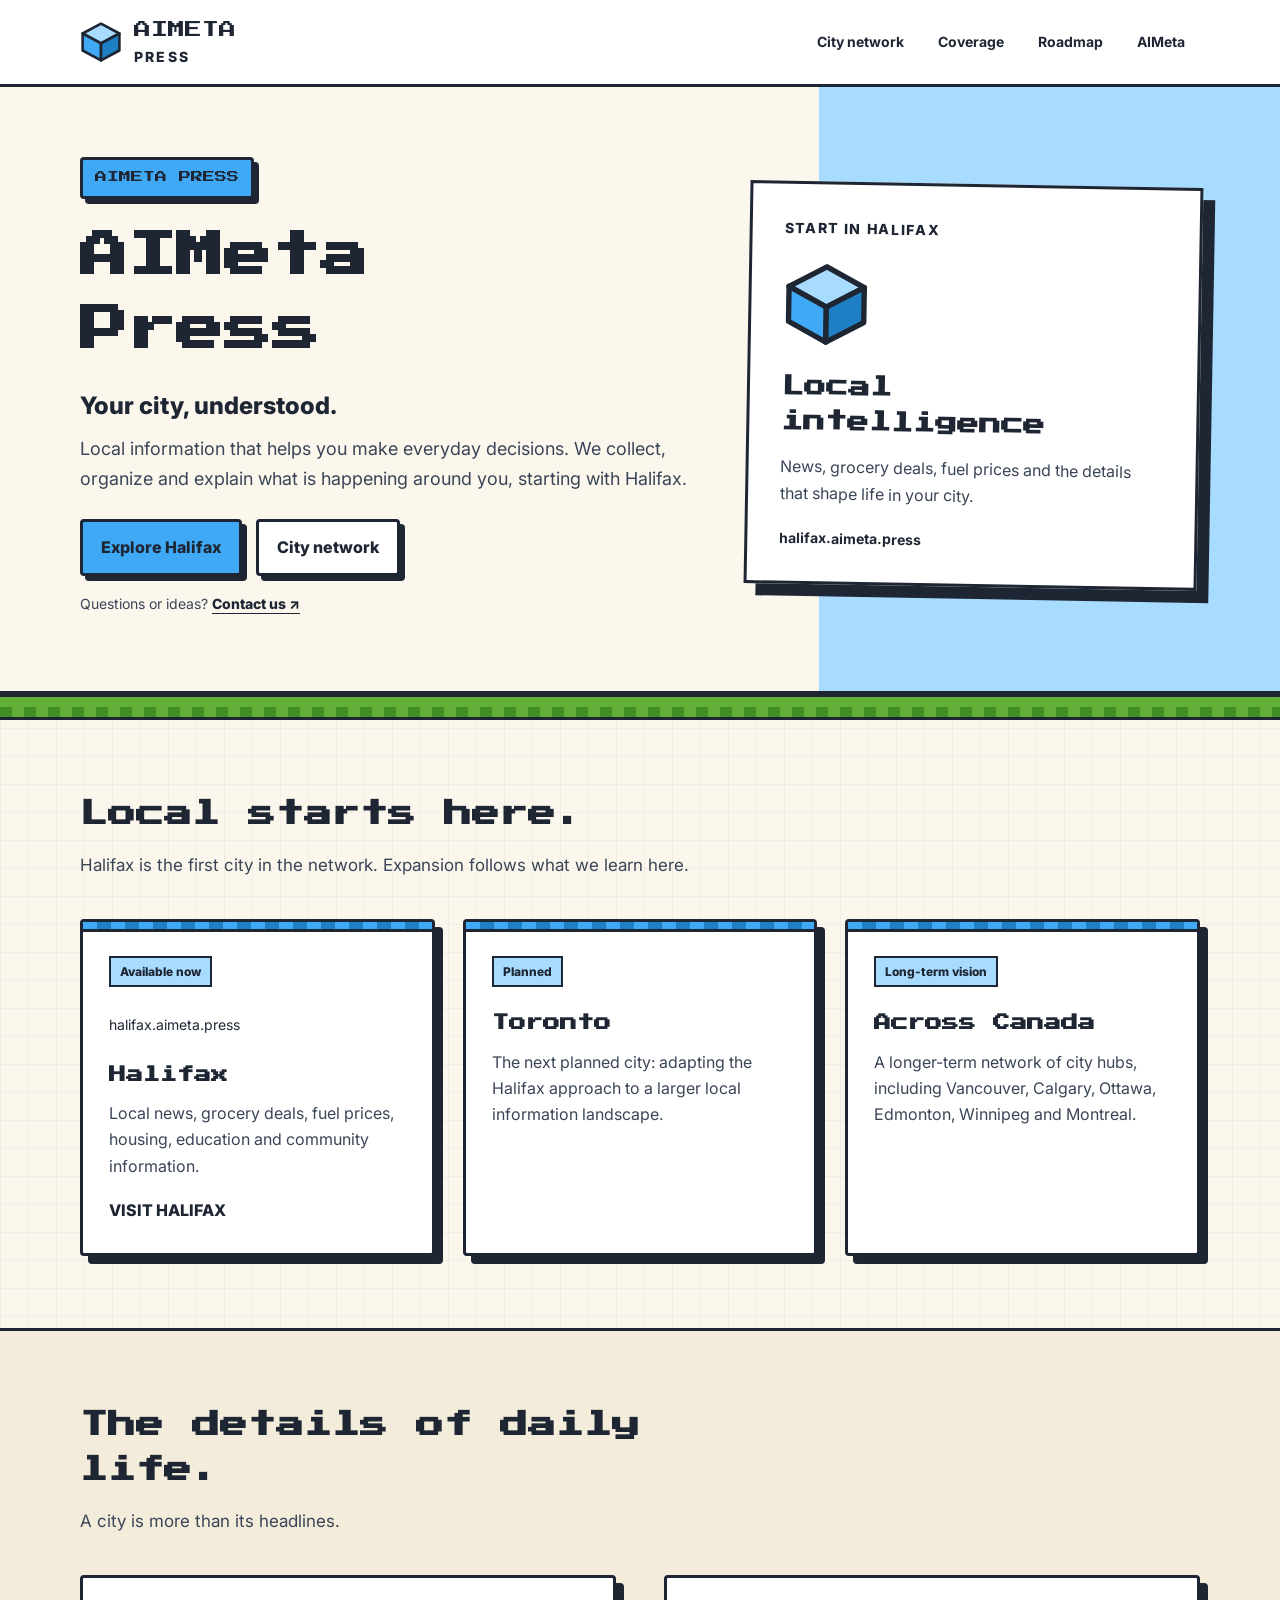
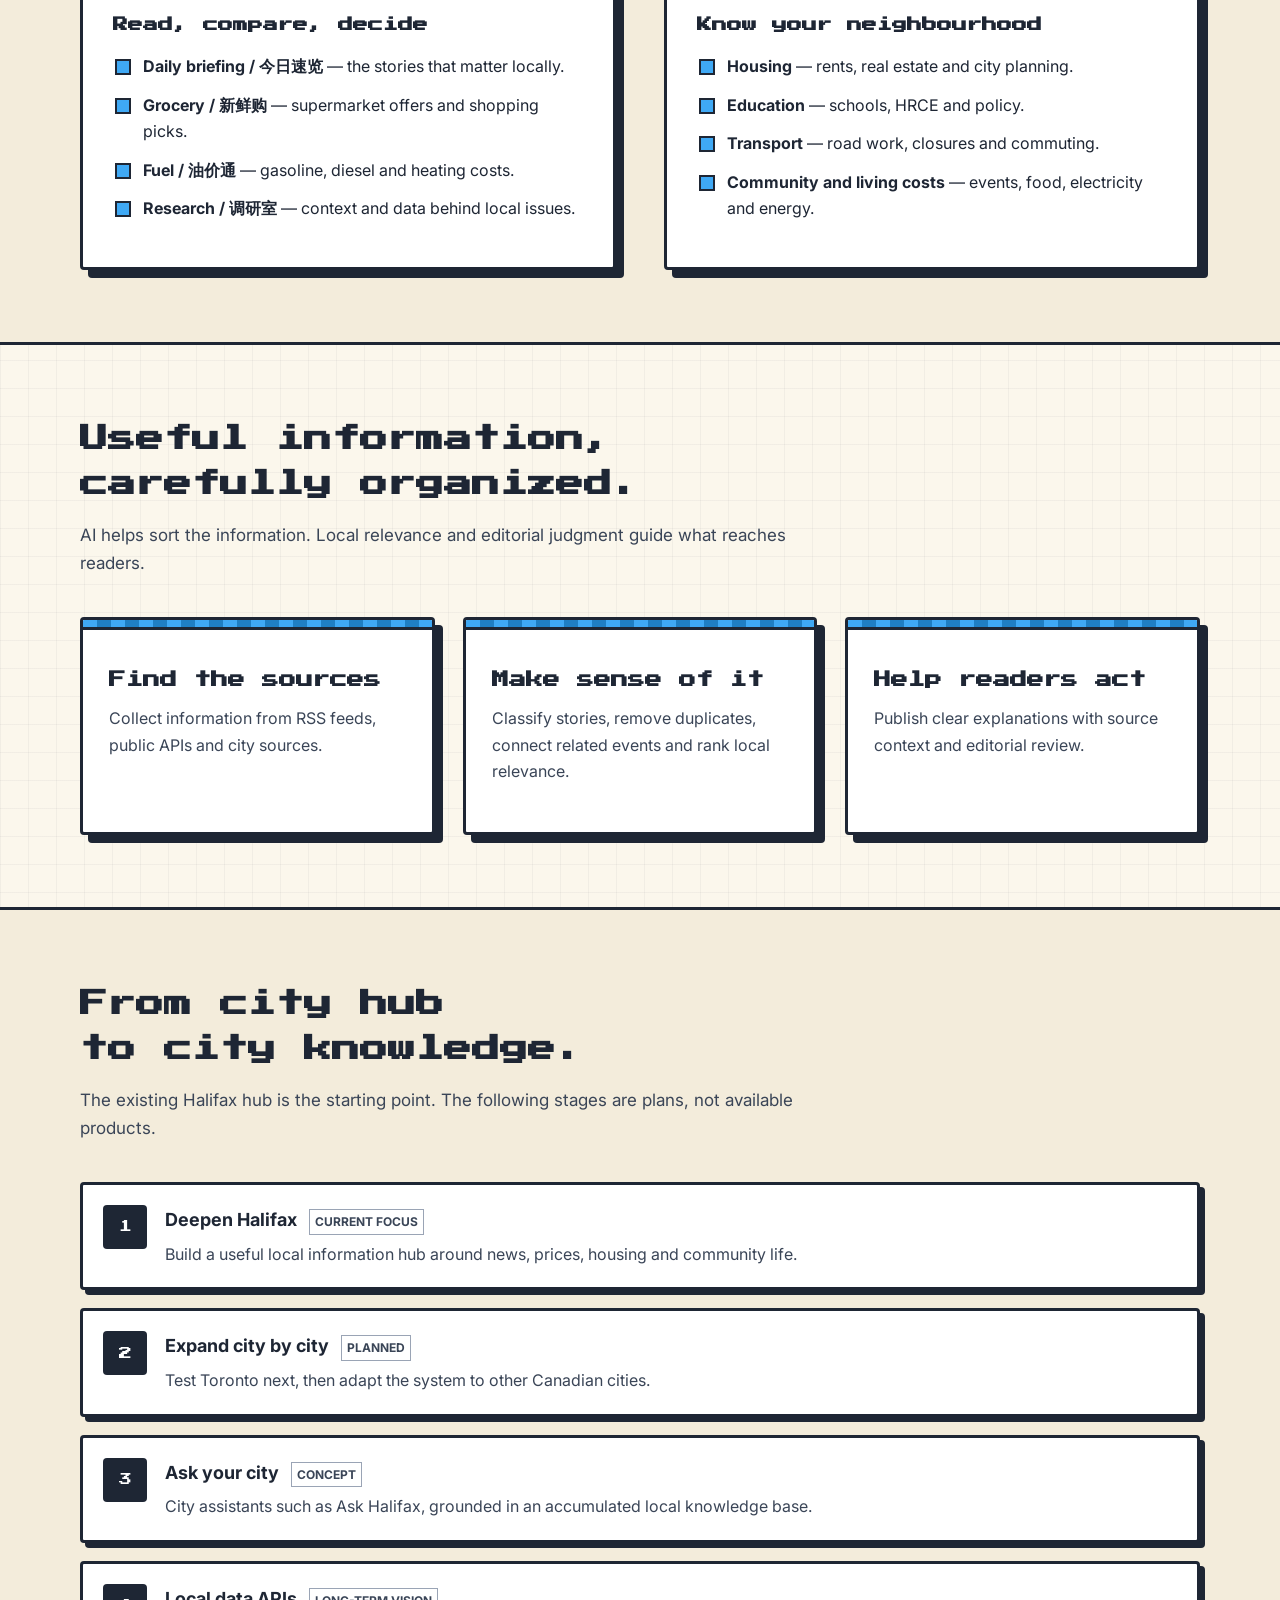
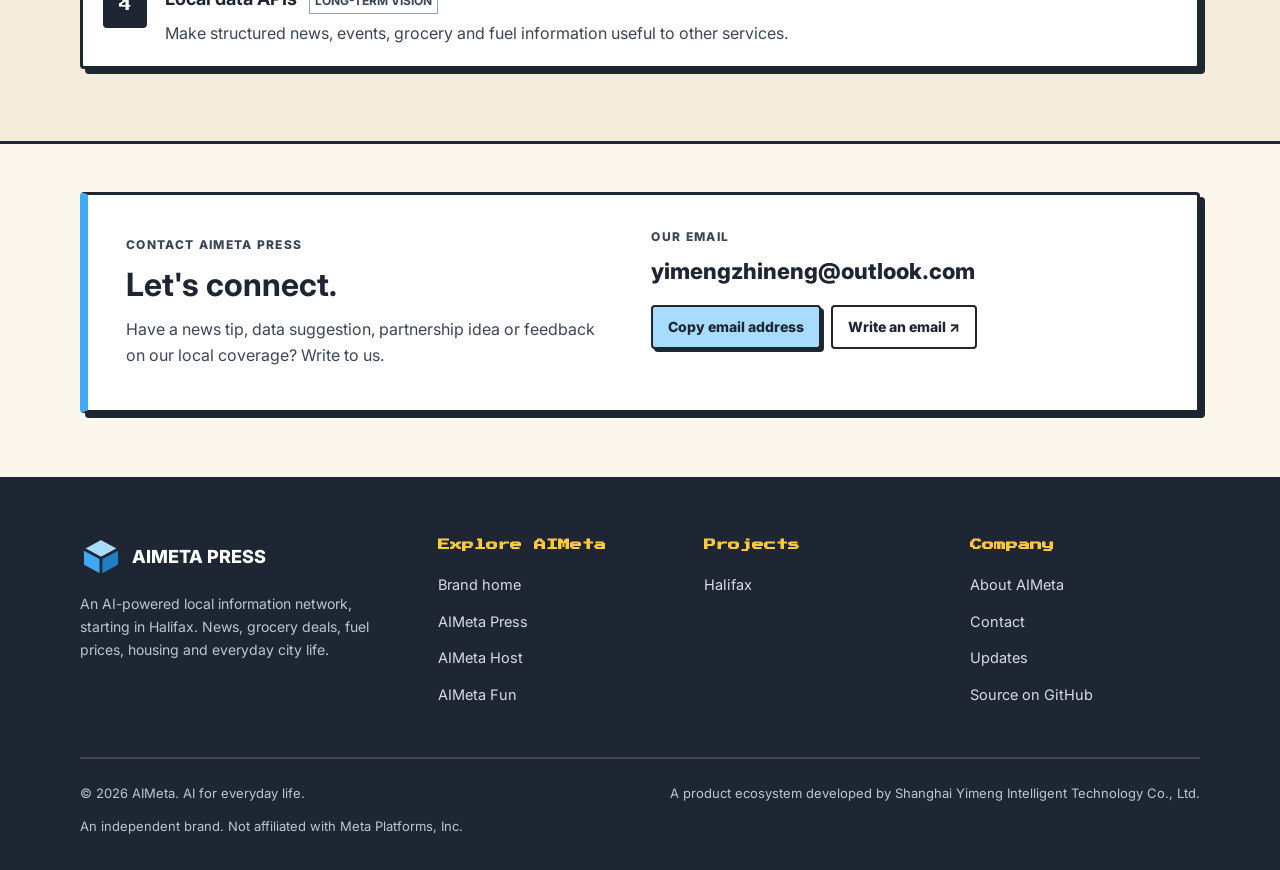
==== commit ec662ea5: "Refresh versioned contact CSS and JS on page load" ====
--- a/index.html
+++ b/index.html
@@ -2,4 +2,4 @@
 <html lang="en"><head><meta charset="UTF-8"><meta name="viewport" content="width=device-width, initial-scale=1"><title>Your city, understood. — AIMeta Press</title><meta name="description" content="An AI-powered local information network, starting in Halifax. News, grocery deals, fuel prices, housing and everyday city life."><link rel="canonical" href="https://aimeta.press/"><meta property="og:type" content="website"><meta property="og:site_name" content="AIMeta Press"><meta property="og:title" content="Your city, understood. — AIMeta Press"><meta property="og:description" content="An AI-powered local information network, starting in Halifax. News, grocery deals, fuel prices, housing and everyday city life."><meta property="og:url" content="https://aimeta.press/"><meta name="twitter:card" content="summary_large_image">
 <meta property="og:image" content="https://aimeta.press/og.png">
 <meta property="og:image:width" content="1200">
-<meta property="og:image:height" content="630"><link rel="icon" type="image/svg+xml" href="./favicon.svg"><link rel="preconnect" href="https://fonts.googleapis.com"><link rel="preconnect" href="https://fonts.gstatic.com" crossorigin><link href="https://fonts.googleapis.com/css2?family=Inter:wght@400;600;700;800&amp;family=Press+Start+2P&amp;display=swap" rel="stylesheet"><link rel="stylesheet" href="./css/style.css"><noscript><style>.reveal{opacity:1 !important;transform:none !important}</style></noscript><script type="application/ld+json">{"@context": "https://schema.org", "@type": "WebSite", "name": "AIMeta Press", "url": "https://aimeta.press/", "description": "An AI-powered local information network, starting in Halifax. News, grocery deals, fuel prices, housing and everyday city life.", "publisher": {"@type": "Organization", "name": "AIMeta", "url": "https://aimeta.website/"}}</script></head><body class="world-press"><a class="skip-link" href="#main">Skip to content</a><header class="site-header"><div class="wrap header-inner"><a class="brand" href="./" aria-label="AIMeta Press home"><svg class="brand-cube" viewBox="0 0 64 64" aria-hidden="true"><polygon points="32,4 60,19 32,34 4,19" fill="#a8dcff" stroke="#1e2634" stroke-width="4" stroke-linejoin="round"/><polygon points="4,19 32,34 32,60 4,45" fill="#3fa9f5" stroke="#1e2634" stroke-width="4" stroke-linejoin="round"/><polygon points="60,19 32,34 32,60 60,45" fill="#1f7fc4" stroke="#1e2634" stroke-width="4" stroke-linejoin="round"/></svg><span class="brand-name">AIMETA<span class="brand-world">Press</span></span></a><button class="nav-toggle" type="button" aria-label="Open menu" aria-expanded="false" aria-controls="site-nav"><span></span><span></span><span></span></button><nav class="nav" id="site-nav" aria-label="Main navigation"><a href="#cities">City network</a><a href="#coverage">Coverage</a><a href="#roadmap">Roadmap</a><a href="https://aimeta.website/">AIMeta</a></nav></div></header><main id="main"><section class="hero"><div class="wrap hero-layout"><div class="hero-inner"><span class="tag tag-press">AIMeta Press</span><h1>AIMeta<br>Press</h1><p class="hero-title">Your city, understood.</p><p class="lede">Local information that helps you make everyday decisions. We collect, organize and explain what is happening around you, starting with Halifax.</p><div class="hero-ctas"><a class="btn btn-sky" href="https://halifax.aimeta.press">Explore Halifax</a><a class="btn" href="#cities">City network</a></div><p class="hero-contact">Questions or ideas? <a href="#contact">Contact us ↗</a></p></div><aside class="hero-feature" aria-label="Featured project"><span class="eyebrow">START IN HALIFAX</span><svg class="feature-cube" viewBox="0 0 64 64" aria-hidden="true"><polygon points="32,4 60,19 32,34 4,19" fill="#a8dcff" stroke="#1e2634" stroke-width="4" stroke-linejoin="round"/><polygon points="4,19 32,34 32,60 4,45" fill="#3fa9f5" stroke="#1e2634" stroke-width="4" stroke-linejoin="round"/><polygon points="60,19 32,34 32,60 60,45" fill="#1f7fc4" stroke="#1e2634" stroke-width="4" stroke-linejoin="round"/></svg><h2>Local intelligence</h2><p>News, grocery deals, fuel prices and the details that shape life in your city.</p><span class="feature-domain">halifax.aimeta.press</span></aside></div></section><div class="grass-divider" aria-hidden="true"></div><section class="section" id="cities"><div class="wrap"><div class="section-head reveal"><h2 class="px-title">Local starts here.</h2><p class="section-sub">Halifax is the first city in the network. Expansion follows what we learn here.</p></div><div class="cards-3"><a href="https://halifax.aimeta.press" class="pixel-card card-press reveal"><div class="card-top" aria-hidden="true"></div><span class="status-label">Available now</span><span class="proj-domain">halifax.aimeta.press</span><h3>Halifax</h3><p>Local news, grocery deals, fuel prices, housing, education and community information.</p><span class="card-link">Visit Halifax</span></a><article class="pixel-card card-press reveal"><div class="card-top" aria-hidden="true"></div><span class="status-label">Planned</span><h3>Toronto</h3><p>The next planned city: adapting the Halifax approach to a larger local information landscape.</p></article><article class="pixel-card card-press reveal"><div class="card-top" aria-hidden="true"></div><span class="status-label">Long-term vision</span><h3>Across Canada</h3><p>A longer-term network of city hubs, including Vancouver, Calgary, Ottawa, Edmonton, Winnipeg and Montreal.</p></article></div></div></section><section class="section section-deep" id="coverage"><div class="wrap"><div class="section-head reveal"><h2 class="px-title">The details of daily life.</h2><p class="section-sub">A city is more than its headlines.</p></div><div class="split"><div class="panel reveal"><h3 class="px">Read, compare, decide</h3><ul class="pixel-list blue"><li><strong>Daily briefing / 今日速览</strong> — the stories that matter locally.</li><li><strong>Grocery / 新鲜购</strong> — supermarket offers and shopping picks.</li><li><strong>Fuel / 油价通</strong> — gasoline, diesel and heating costs.</li><li><strong>Research / 调研室</strong> — context and data behind local issues.</li></ul></div><div class="panel reveal"><h3 class="px">Know your neighbourhood</h3><ul class="pixel-list blue"><li><strong>Housing</strong> — rents, real estate and city planning.</li><li><strong>Education</strong> — schools, HRCE and policy.</li><li><strong>Transport</strong> — road work, closures and commuting.</li><li><strong>Community and living costs</strong> — events, food, electricity and energy.</li></ul></div></div></div></section><section class="section" id="approach"><div class="wrap"><div class="section-head reveal"><h2 class="px-title">Useful information,<br>carefully organized.</h2><p class="section-sub">AI helps sort the information. Local relevance and editorial judgment guide what reaches readers.</p></div><div class="cards-3"><article class="pixel-card card-press reveal"><div class="card-top" aria-hidden="true"></div><h3>Find the sources</h3><p>Collect information from RSS feeds, public APIs and city sources.</p></article><article class="pixel-card card-press reveal"><div class="card-top" aria-hidden="true"></div><h3>Make sense of it</h3><p>Classify stories, remove duplicates, connect related events and rank local relevance.</p></article><article class="pixel-card card-press reveal"><div class="card-top" aria-hidden="true"></div><h3>Help readers act</h3><p>Publish clear explanations with source context and editorial review.</p></article></div></div></section><section class="section section-deep" id="roadmap"><div class="wrap"><div class="section-head reveal"><h2 class="px-title">From city hub<br>to city knowledge.</h2><p class="section-sub">The existing Halifax hub is the starting point. The following stages are plans, not available products.</p></div><div class="steps"><article class="step reveal"><span class="step-num">1</span><div><h3>Deepen Halifax <span class="phase-tag">Current focus</span></h3><p>Build a useful local information hub around news, prices, housing and community life.</p></div></article><article class="step reveal"><span class="step-num">2</span><div><h3>Expand city by city <span class="phase-tag">Planned</span></h3><p>Test Toronto next, then adapt the system to other Canadian cities.</p></div></article><article class="step reveal"><span class="step-num">3</span><div><h3>Ask your city <span class="phase-tag">Concept</span></h3><p>City assistants such as Ask Halifax, grounded in an accumulated local knowledge base.</p></div></article><article class="step reveal"><span class="step-num">4</span><div><h3>Local data APIs <span class="phase-tag">Long-term vision</span></h3><p>Make structured news, events, grocery and fuel information useful to other services.</p></div></article></div></div></section><section class="contact-section" id="contact" aria-labelledby="contact-title"><div class="wrap"><div class="contact-card"><div class="contact-intro"><span class="contact-eyebrow">CONTACT AIMETA PRESS</span><h2 id="contact-title">Let's connect.</h2><p>Have a news tip, data suggestion, partnership idea or feedback on our local coverage? Write to us.</p></div><div class="contact-actions"><span class="contact-label">OUR EMAIL</span><p class="contact-address" data-email-address>yimengzhineng@outlook.com</p><div class="contact-buttons"><button type="button" class="contact-copy" data-copy-email="yimengzhineng@outlook.com">Copy email address</button><a class="contact-mail" href="mailto:yimengzhineng@outlook.com">Write an email ↗</a></div><span class="copy-feedback" role="status" aria-live="polite"></span></div></div></div></section></main><footer class="site-footer"><div class="wrap"><div class="footer-grid"><div><div class="footer-brand"><svg class="brand-cube" viewBox="0 0 64 64" aria-hidden="true"><polygon points="32,4 60,19 32,34 4,19" fill="#a8dcff" stroke="#1e2634" stroke-width="4" stroke-linejoin="round"/><polygon points="4,19 32,34 32,60 4,45" fill="#3fa9f5" stroke="#1e2634" stroke-width="4" stroke-linejoin="round"/><polygon points="60,19 32,34 32,60 60,45" fill="#1f7fc4" stroke="#1e2634" stroke-width="4" stroke-linejoin="round"/></svg><span class="brand-name">AIMETA PRESS</span></div><p class="footer-note">An AI-powered local information network, starting in Halifax. News, grocery deals, fuel prices, housing and everyday city life.</p></div><div><h2>Explore AIMeta</h2><ul><li><a href="https://aimeta.website/">Brand home</a></li><li><a href="https://aimeta.press/">AIMeta Press</a></li><li><a href="https://aimeta.host/">AIMeta Host</a></li><li><a href="https://aimeta.fun/">AIMeta Fun</a></li></ul></div><div><h2>Projects</h2><ul><li><a href="https://halifax.aimeta.press">Halifax</a></li></ul></div><div><h2>Company</h2><ul><li><a href="https://aimeta.website/about.html">About AIMeta</a></li><li><a href="#contact">Contact</a></li><li><a href="https://aimeta.website/updates.html">Updates</a></li><li><a href="https://github.com/aimeta-website/aimeta-press">Source on GitHub</a></li></ul></div></div><div class="footer-bottom"><span>© <span id="year">2026</span> AIMeta. AI for everyday life.</span><span>A product ecosystem developed by Shanghai Yimeng Intelligent Technology Co., Ltd.</span><span>An independent brand. Not affiliated with Meta Platforms, Inc.</span></div></div></footer><script src="./js/main.js" defer></script></body></html>
+<meta property="og:image:height" content="630"><link rel="icon" type="image/svg+xml" href="./favicon.svg"><link rel="preconnect" href="https://fonts.googleapis.com"><link rel="preconnect" href="https://fonts.gstatic.com" crossorigin><link href="https://fonts.googleapis.com/css2?family=Inter:wght@400;600;700;800&amp;family=Press+Start+2P&amp;display=swap" rel="stylesheet"><link rel="stylesheet" href="./css/style.css?v=20261014-contact-v2"><noscript><style>.reveal{opacity:1 !important;transform:none !important}</style></noscript><script type="application/ld+json">{"@context": "https://schema.org", "@type": "WebSite", "name": "AIMeta Press", "url": "https://aimeta.press/", "description": "An AI-powered local information network, starting in Halifax. News, grocery deals, fuel prices, housing and everyday city life.", "publisher": {"@type": "Organization", "name": "AIMeta", "url": "https://aimeta.website/"}}</script></head><body class="world-press"><a class="skip-link" href="#main">Skip to content</a><header class="site-header"><div class="wrap header-inner"><a class="brand" href="./" aria-label="AIMeta Press home"><svg class="brand-cube" viewBox="0 0 64 64" aria-hidden="true"><polygon points="32,4 60,19 32,34 4,19" fill="#a8dcff" stroke="#1e2634" stroke-width="4" stroke-linejoin="round"/><polygon points="4,19 32,34 32,60 4,45" fill="#3fa9f5" stroke="#1e2634" stroke-width="4" stroke-linejoin="round"/><polygon points="60,19 32,34 32,60 60,45" fill="#1f7fc4" stroke="#1e2634" stroke-width="4" stroke-linejoin="round"/></svg><span class="brand-name">AIMETA<span class="brand-world">Press</span></span></a><button class="nav-toggle" type="button" aria-label="Open menu" aria-expanded="false" aria-controls="site-nav"><span></span><span></span><span></span></button><nav class="nav" id="site-nav" aria-label="Main navigation"><a href="#cities">City network</a><a href="#coverage">Coverage</a><a href="#roadmap">Roadmap</a><a href="https://aimeta.website/">AIMeta</a></nav></div></header><main id="main"><section class="hero"><div class="wrap hero-layout"><div class="hero-inner"><span class="tag tag-press">AIMeta Press</span><h1>AIMeta<br>Press</h1><p class="hero-title">Your city, understood.</p><p class="lede">Local information that helps you make everyday decisions. We collect, organize and explain what is happening around you, starting with Halifax.</p><div class="hero-ctas"><a class="btn btn-sky" href="https://halifax.aimeta.press">Explore Halifax</a><a class="btn" href="#cities">City network</a></div><p class="hero-contact">Questions or ideas? <a href="#contact">Contact us ↗</a></p></div><aside class="hero-feature" aria-label="Featured project"><span class="eyebrow">START IN HALIFAX</span><svg class="feature-cube" viewBox="0 0 64 64" aria-hidden="true"><polygon points="32,4 60,19 32,34 4,19" fill="#a8dcff" stroke="#1e2634" stroke-width="4" stroke-linejoin="round"/><polygon points="4,19 32,34 32,60 4,45" fill="#3fa9f5" stroke="#1e2634" stroke-width="4" stroke-linejoin="round"/><polygon points="60,19 32,34 32,60 60,45" fill="#1f7fc4" stroke="#1e2634" stroke-width="4" stroke-linejoin="round"/></svg><h2>Local intelligence</h2><p>News, grocery deals, fuel prices and the details that shape life in your city.</p><span class="feature-domain">halifax.aimeta.press</span></aside></div></section><div class="grass-divider" aria-hidden="true"></div><section class="section" id="cities"><div class="wrap"><div class="section-head reveal"><h2 class="px-title">Local starts here.</h2><p class="section-sub">Halifax is the first city in the network. Expansion follows what we learn here.</p></div><div class="cards-3"><a href="https://halifax.aimeta.press" class="pixel-card card-press reveal"><div class="card-top" aria-hidden="true"></div><span class="status-label">Available now</span><span class="proj-domain">halifax.aimeta.press</span><h3>Halifax</h3><p>Local news, grocery deals, fuel prices, housing, education and community information.</p><span class="card-link">Visit Halifax</span></a><article class="pixel-card card-press reveal"><div class="card-top" aria-hidden="true"></div><span class="status-label">Planned</span><h3>Toronto</h3><p>The next planned city: adapting the Halifax approach to a larger local information landscape.</p></article><article class="pixel-card card-press reveal"><div class="card-top" aria-hidden="true"></div><span class="status-label">Long-term vision</span><h3>Across Canada</h3><p>A longer-term network of city hubs, including Vancouver, Calgary, Ottawa, Edmonton, Winnipeg and Montreal.</p></article></div></div></section><section class="section section-deep" id="coverage"><div class="wrap"><div class="section-head reveal"><h2 class="px-title">The details of daily life.</h2><p class="section-sub">A city is more than its headlines.</p></div><div class="split"><div class="panel reveal"><h3 class="px">Read, compare, decide</h3><ul class="pixel-list blue"><li><strong>Daily briefing / 今日速览</strong> — the stories that matter locally.</li><li><strong>Grocery / 新鲜购</strong> — supermarket offers and shopping picks.</li><li><strong>Fuel / 油价通</strong> — gasoline, diesel and heating costs.</li><li><strong>Research / 调研室</strong> — context and data behind local issues.</li></ul></div><div class="panel reveal"><h3 class="px">Know your neighbourhood</h3><ul class="pixel-list blue"><li><strong>Housing</strong> — rents, real estate and city planning.</li><li><strong>Education</strong> — schools, HRCE and policy.</li><li><strong>Transport</strong> — road work, closures and commuting.</li><li><strong>Community and living costs</strong> — events, food, electricity and energy.</li></ul></div></div></div></section><section class="section" id="approach"><div class="wrap"><div class="section-head reveal"><h2 class="px-title">Useful information,<br>carefully organized.</h2><p class="section-sub">AI helps sort the information. Local relevance and editorial judgment guide what reaches readers.</p></div><div class="cards-3"><article class="pixel-card card-press reveal"><div class="card-top" aria-hidden="true"></div><h3>Find the sources</h3><p>Collect information from RSS feeds, public APIs and city sources.</p></article><article class="pixel-card card-press reveal"><div class="card-top" aria-hidden="true"></div><h3>Make sense of it</h3><p>Classify stories, remove duplicates, connect related events and rank local relevance.</p></article><article class="pixel-card card-press reveal"><div class="card-top" aria-hidden="true"></div><h3>Help readers act</h3><p>Publish clear explanations with source context and editorial review.</p></article></div></div></section><section class="section section-deep" id="roadmap"><div class="wrap"><div class="section-head reveal"><h2 class="px-title">From city hub<br>to city knowledge.</h2><p class="section-sub">The existing Halifax hub is the starting point. The following stages are plans, not available products.</p></div><div class="steps"><article class="step reveal"><span class="step-num">1</span><div><h3>Deepen Halifax <span class="phase-tag">Current focus</span></h3><p>Build a useful local information hub around news, prices, housing and community life.</p></div></article><article class="step reveal"><span class="step-num">2</span><div><h3>Expand city by city <span class="phase-tag">Planned</span></h3><p>Test Toronto next, then adapt the system to other Canadian cities.</p></div></article><article class="step reveal"><span class="step-num">3</span><div><h3>Ask your city <span class="phase-tag">Concept</span></h3><p>City assistants such as Ask Halifax, grounded in an accumulated local knowledge base.</p></div></article><article class="step reveal"><span class="step-num">4</span><div><h3>Local data APIs <span class="phase-tag">Long-term vision</span></h3><p>Make structured news, events, grocery and fuel information useful to other services.</p></div></article></div></div></section><section class="contact-section" id="contact" aria-labelledby="contact-title"><div class="wrap"><div class="contact-card"><div class="contact-intro"><span class="contact-eyebrow">CONTACT AIMETA PRESS</span><h2 id="contact-title">Let's connect.</h2><p>Have a news tip, data suggestion, partnership idea or feedback on our local coverage? Write to us.</p></div><div class="contact-actions"><span class="contact-label">OUR EMAIL</span><p class="contact-address" data-email-address>yimengzhineng@outlook.com</p><div class="contact-buttons"><button type="button" class="contact-copy" data-copy-email="yimengzhineng@outlook.com">Copy email address</button><a class="contact-mail" href="mailto:yimengzhineng@outlook.com">Write an email ↗</a></div><span class="copy-feedback" role="status" aria-live="polite"></span></div></div></div></section></main><footer class="site-footer"><div class="wrap"><div class="footer-grid"><div><div class="footer-brand"><svg class="brand-cube" viewBox="0 0 64 64" aria-hidden="true"><polygon points="32,4 60,19 32,34 4,19" fill="#a8dcff" stroke="#1e2634" stroke-width="4" stroke-linejoin="round"/><polygon points="4,19 32,34 32,60 4,45" fill="#3fa9f5" stroke="#1e2634" stroke-width="4" stroke-linejoin="round"/><polygon points="60,19 32,34 32,60 60,45" fill="#1f7fc4" stroke="#1e2634" stroke-width="4" stroke-linejoin="round"/></svg><span class="brand-name">AIMETA PRESS</span></div><p class="footer-note">An AI-powered local information network, starting in Halifax. News, grocery deals, fuel prices, housing and everyday city life.</p></div><div><h2>Explore AIMeta</h2><ul><li><a href="https://aimeta.website/">Brand home</a></li><li><a href="https://aimeta.press/">AIMeta Press</a></li><li><a href="https://aimeta.host/">AIMeta Host</a></li><li><a href="https://aimeta.fun/">AIMeta Fun</a></li></ul></div><div><h2>Projects</h2><ul><li><a href="https://halifax.aimeta.press">Halifax</a></li></ul></div><div><h2>Company</h2><ul><li><a href="https://aimeta.website/about.html">About AIMeta</a></li><li><a href="#contact">Contact</a></li><li><a href="https://aimeta.website/updates.html">Updates</a></li><li><a href="https://github.com/aimeta-website/aimeta-press">Source on GitHub</a></li></ul></div></div><div class="footer-bottom"><span>© <span id="year">2026</span> AIMeta. AI for everyday life.</span><span>A product ecosystem developed by Shanghai Yimeng Intelligent Technology Co., Ltd.</span><span>An independent brand. Not affiliated with Meta Platforms, Inc.</span></div></div></footer><script src="./js/main.js?v=20261014-contact-v2" defer></script></body></html>
--- a/css/style.css
+++ b/css/style.css
@@ -581,3 +581,7 @@
 .contact-copy:focus-visible,.contact-mail:focus-visible {outline:3px solid var(--ink); outline-offset:4px;}
 .copy-feedback {display:block; min-height:1.5em; color:var(--ink-soft); margin-top:8px; font-size:13px;}
 @media(max-width:750px) { .contact-card {grid-template-columns:1fr; gap:22px; padding:25px 22px;} .contact-section {padding:36px 0 48px;} }
+
+/* Quiet contact link in the opening view. */
+.hero-contact {margin:16px 0 0; font-size:14px; color:var(--ink-soft);}
+.hero-contact a {font-weight:800; color:var(--ink); text-underline-offset:4px;}
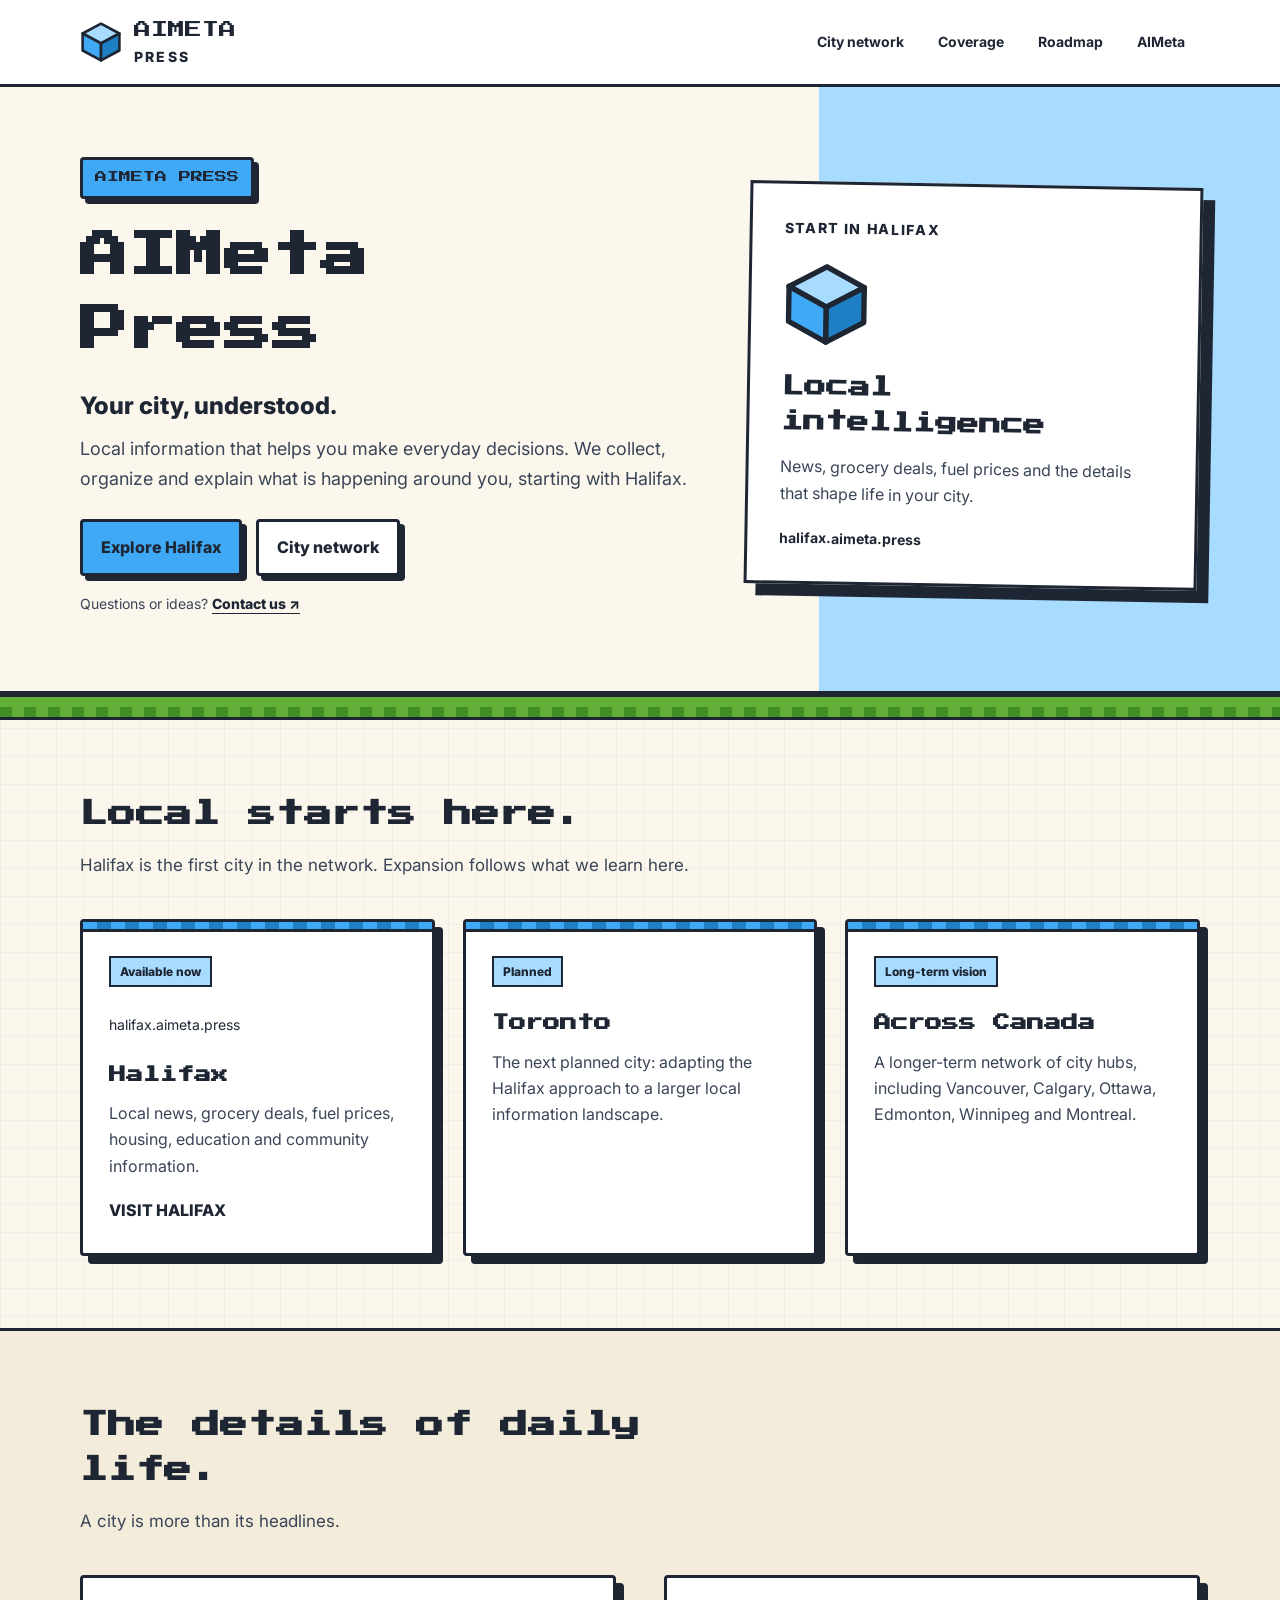
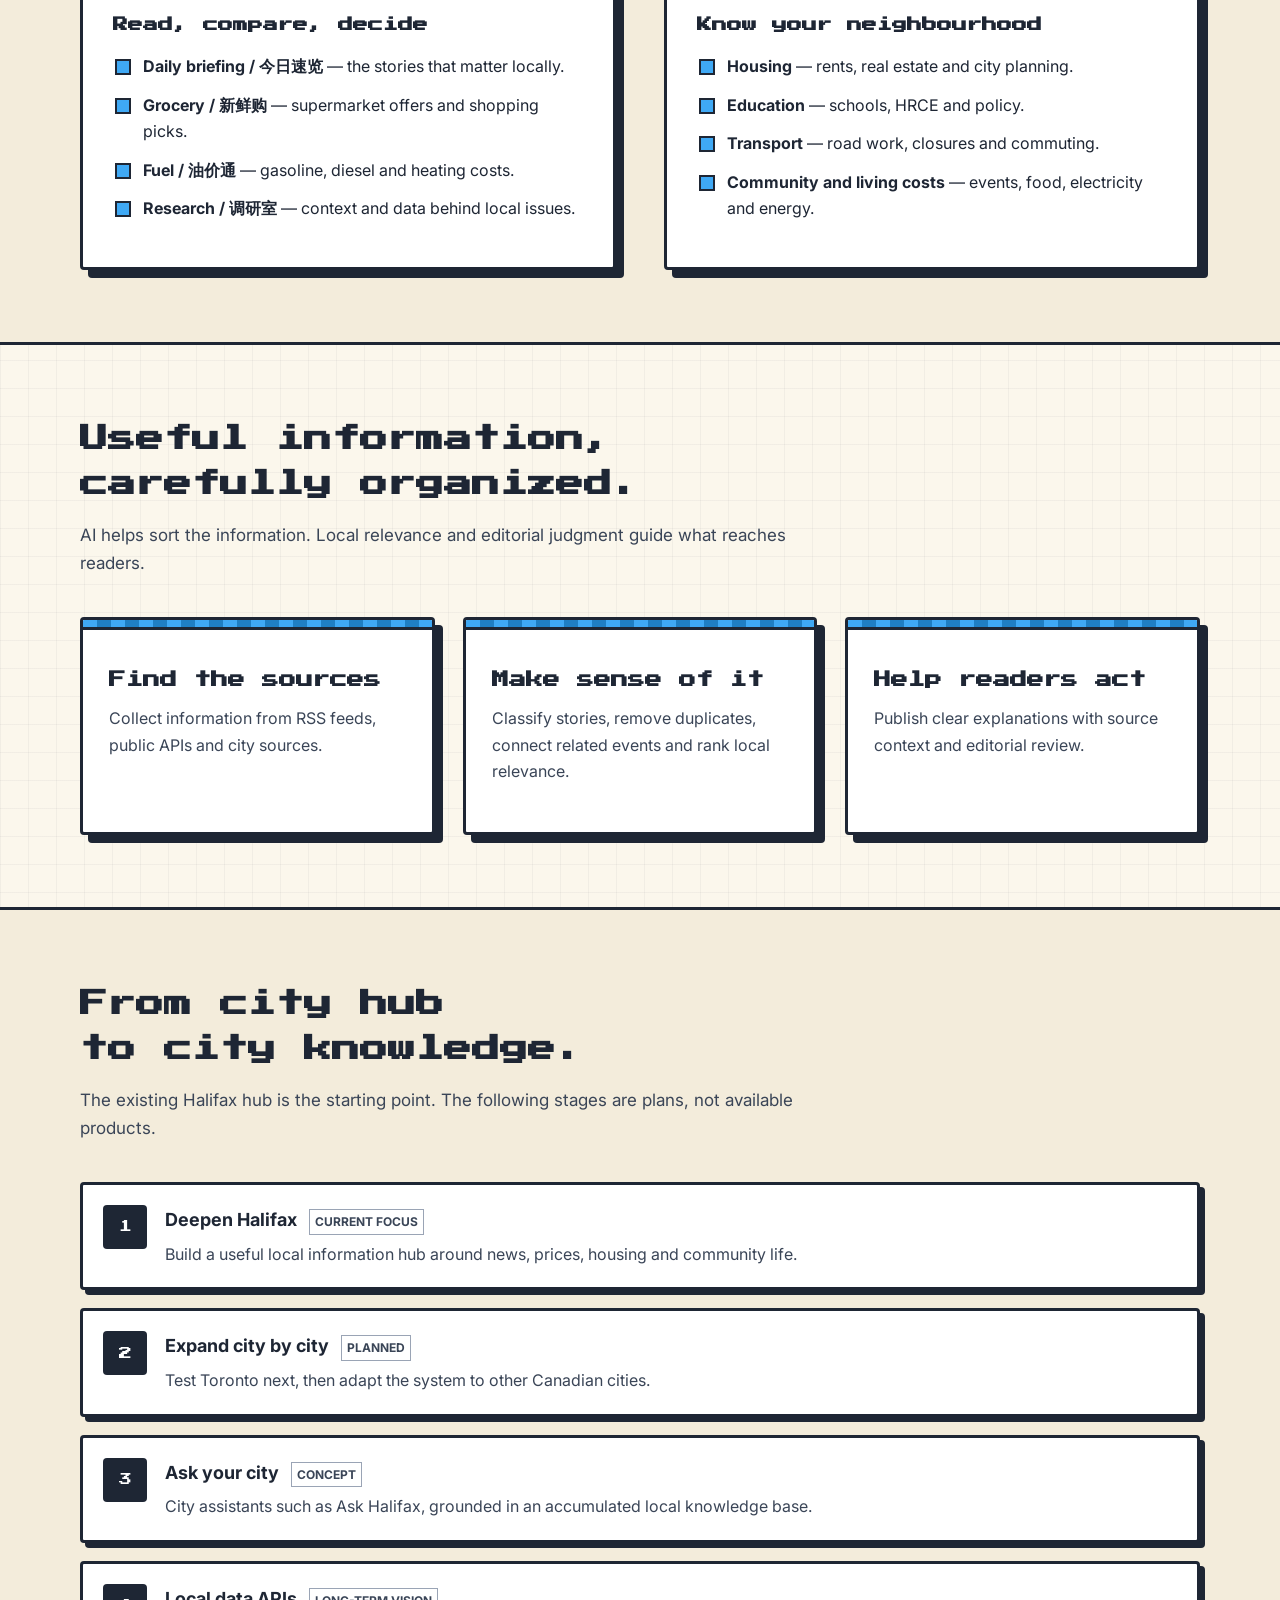
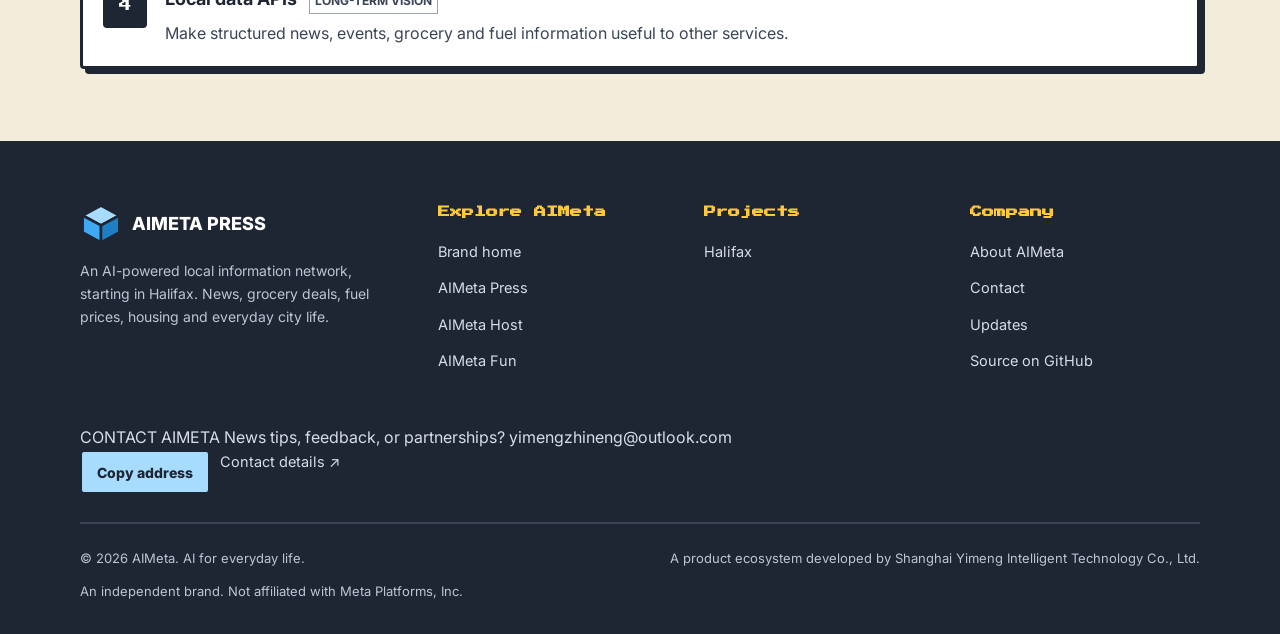
==== commit 6c89ab10: "Replace oversized contact section with aligned footer contact rail" ====
--- a/index.html
+++ b/index.html
@@ -2,4 +2,17 @@
 <html lang="en"><head><meta charset="UTF-8"><meta name="viewport" content="width=device-width, initial-scale=1"><title>Your city, understood. — AIMeta Press</title><meta name="description" content="An AI-powered local information network, starting in Halifax. News, grocery deals, fuel prices, housing and everyday city life."><link rel="canonical" href="https://aimeta.press/"><meta property="og:type" content="website"><meta property="og:site_name" content="AIMeta Press"><meta property="og:title" content="Your city, understood. — AIMeta Press"><meta property="og:description" content="An AI-powered local information network, starting in Halifax. News, grocery deals, fuel prices, housing and everyday city life."><meta property="og:url" content="https://aimeta.press/"><meta name="twitter:card" content="summary_large_image">
 <meta property="og:image" content="https://aimeta.press/og.png">
 <meta property="og:image:width" content="1200">
-<meta property="og:image:height" content="630"><link rel="icon" type="image/svg+xml" href="./favicon.svg"><link rel="preconnect" href="https://fonts.googleapis.com"><link rel="preconnect" href="https://fonts.gstatic.com" crossorigin><link href="https://fonts.googleapis.com/css2?family=Inter:wght@400;600;700;800&amp;family=Press+Start+2P&amp;display=swap" rel="stylesheet"><link rel="stylesheet" href="./css/style.css?v=20261014-contact-v2"><noscript><style>.reveal{opacity:1 !important;transform:none !important}</style></noscript><script type="application/ld+json">{"@context": "https://schema.org", "@type": "WebSite", "name": "AIMeta Press", "url": "https://aimeta.press/", "description": "An AI-powered local information network, starting in Halifax. News, grocery deals, fuel prices, housing and everyday city life.", "publisher": {"@type": "Organization", "name": "AIMeta", "url": "https://aimeta.website/"}}</script></head><body class="world-press"><a class="skip-link" href="#main">Skip to content</a><header class="site-header"><div class="wrap header-inner"><a class="brand" href="./" aria-label="AIMeta Press home"><svg class="brand-cube" viewBox="0 0 64 64" aria-hidden="true"><polygon points="32,4 60,19 32,34 4,19" fill="#a8dcff" stroke="#1e2634" stroke-width="4" stroke-linejoin="round"/><polygon points="4,19 32,34 32,60 4,45" fill="#3fa9f5" stroke="#1e2634" stroke-width="4" stroke-linejoin="round"/><polygon points="60,19 32,34 32,60 60,45" fill="#1f7fc4" stroke="#1e2634" stroke-width="4" stroke-linejoin="round"/></svg><span class="brand-name">AIMETA<span class="brand-world">Press</span></span></a><button class="nav-toggle" type="button" aria-label="Open menu" aria-expanded="false" aria-controls="site-nav"><span></span><span></span><span></span></button><nav class="nav" id="site-nav" aria-label="Main navigation"><a href="#cities">City network</a><a href="#coverage">Coverage</a><a href="#roadmap">Roadmap</a><a href="https://aimeta.website/">AIMeta</a></nav></div></header><main id="main"><section class="hero"><div class="wrap hero-layout"><div class="hero-inner"><span class="tag tag-press">AIMeta Press</span><h1>AIMeta<br>Press</h1><p class="hero-title">Your city, understood.</p><p class="lede">Local information that helps you make everyday decisions. We collect, organize and explain what is happening around you, starting with Halifax.</p><div class="hero-ctas"><a class="btn btn-sky" href="https://halifax.aimeta.press">Explore Halifax</a><a class="btn" href="#cities">City network</a></div><p class="hero-contact">Questions or ideas? <a href="#contact">Contact us ↗</a></p></div><aside class="hero-feature" aria-label="Featured project"><span class="eyebrow">START IN HALIFAX</span><svg class="feature-cube" viewBox="0 0 64 64" aria-hidden="true"><polygon points="32,4 60,19 32,34 4,19" fill="#a8dcff" stroke="#1e2634" stroke-width="4" stroke-linejoin="round"/><polygon points="4,19 32,34 32,60 4,45" fill="#3fa9f5" stroke="#1e2634" stroke-width="4" stroke-linejoin="round"/><polygon points="60,19 32,34 32,60 60,45" fill="#1f7fc4" stroke="#1e2634" stroke-width="4" stroke-linejoin="round"/></svg><h2>Local intelligence</h2><p>News, grocery deals, fuel prices and the details that shape life in your city.</p><span class="feature-domain">halifax.aimeta.press</span></aside></div></section><div class="grass-divider" aria-hidden="true"></div><section class="section" id="cities"><div class="wrap"><div class="section-head reveal"><h2 class="px-title">Local starts here.</h2><p class="section-sub">Halifax is the first city in the network. Expansion follows what we learn here.</p></div><div class="cards-3"><a href="https://halifax.aimeta.press" class="pixel-card card-press reveal"><div class="card-top" aria-hidden="true"></div><span class="status-label">Available now</span><span class="proj-domain">halifax.aimeta.press</span><h3>Halifax</h3><p>Local news, grocery deals, fuel prices, housing, education and community information.</p><span class="card-link">Visit Halifax</span></a><article class="pixel-card card-press reveal"><div class="card-top" aria-hidden="true"></div><span class="status-label">Planned</span><h3>Toronto</h3><p>The next planned city: adapting the Halifax approach to a larger local information landscape.</p></article><article class="pixel-card card-press reveal"><div class="card-top" aria-hidden="true"></div><span class="status-label">Long-term vision</span><h3>Across Canada</h3><p>A longer-term network of city hubs, including Vancouver, Calgary, Ottawa, Edmonton, Winnipeg and Montreal.</p></article></div></div></section><section class="section section-deep" id="coverage"><div class="wrap"><div class="section-head reveal"><h2 class="px-title">The details of daily life.</h2><p class="section-sub">A city is more than its headlines.</p></div><div class="split"><div class="panel reveal"><h3 class="px">Read, compare, decide</h3><ul class="pixel-list blue"><li><strong>Daily briefing / 今日速览</strong> — the stories that matter locally.</li><li><strong>Grocery / 新鲜购</strong> — supermarket offers and shopping picks.</li><li><strong>Fuel / 油价通</strong> — gasoline, diesel and heating costs.</li><li><strong>Research / 调研室</strong> — context and data behind local issues.</li></ul></div><div class="panel reveal"><h3 class="px">Know your neighbourhood</h3><ul class="pixel-list blue"><li><strong>Housing</strong> — rents, real estate and city planning.</li><li><strong>Education</strong> — schools, HRCE and policy.</li><li><strong>Transport</strong> — road work, closures and commuting.</li><li><strong>Community and living costs</strong> — events, food, electricity and energy.</li></ul></div></div></div></section><section class="section" id="approach"><div class="wrap"><div class="section-head reveal"><h2 class="px-title">Useful information,<br>carefully organized.</h2><p class="section-sub">AI helps sort the information. Local relevance and editorial judgment guide what reaches readers.</p></div><div class="cards-3"><article class="pixel-card card-press reveal"><div class="card-top" aria-hidden="true"></div><h3>Find the sources</h3><p>Collect information from RSS feeds, public APIs and city sources.</p></article><article class="pixel-card card-press reveal"><div class="card-top" aria-hidden="true"></div><h3>Make sense of it</h3><p>Classify stories, remove duplicates, connect related events and rank local relevance.</p></article><article class="pixel-card card-press reveal"><div class="card-top" aria-hidden="true"></div><h3>Help readers act</h3><p>Publish clear explanations with source context and editorial review.</p></article></div></div></section><section class="section section-deep" id="roadmap"><div class="wrap"><div class="section-head reveal"><h2 class="px-title">From city hub<br>to city knowledge.</h2><p class="section-sub">The existing Halifax hub is the starting point. The following stages are plans, not available products.</p></div><div class="steps"><article class="step reveal"><span class="step-num">1</span><div><h3>Deepen Halifax <span class="phase-tag">Current focus</span></h3><p>Build a useful local information hub around news, prices, housing and community life.</p></div></article><article class="step reveal"><span class="step-num">2</span><div><h3>Expand city by city <span class="phase-tag">Planned</span></h3><p>Test Toronto next, then adapt the system to other Canadian cities.</p></div></article><article class="step reveal"><span class="step-num">3</span><div><h3>Ask your city <span class="phase-tag">Concept</span></h3><p>City assistants such as Ask Halifax, grounded in an accumulated local knowledge base.</p></div></article><article class="step reveal"><span class="step-num">4</span><div><h3>Local data APIs <span class="phase-tag">Long-term vision</span></h3><p>Make structured news, events, grocery and fuel information useful to other services.</p></div></article></div></div></section><section class="contact-section" id="contact" aria-labelledby="contact-title"><div class="wrap"><div class="contact-card"><div class="contact-intro"><span class="contact-eyebrow">CONTACT AIMETA PRESS</span><h2 id="contact-title">Let's connect.</h2><p>Have a news tip, data suggestion, partnership idea or feedback on our local coverage? Write to us.</p></div><div class="contact-actions"><span class="contact-label">OUR EMAIL</span><p class="contact-address" data-email-address>yimengzhineng@outlook.com</p><div class="contact-buttons"><button type="button" class="contact-copy" data-copy-email="yimengzhineng@outlook.com">Copy email address</button><a class="contact-mail" href="mailto:yimengzhineng@outlook.com">Write an email ↗</a></div><span class="copy-feedback" role="status" aria-live="polite"></span></div></div></div></section></main><footer class="site-footer"><div class="wrap"><div class="footer-grid"><div><div class="footer-brand"><svg class="brand-cube" viewBox="0 0 64 64" aria-hidden="true"><polygon points="32,4 60,19 32,34 4,19" fill="#a8dcff" stroke="#1e2634" stroke-width="4" stroke-linejoin="round"/><polygon points="4,19 32,34 32,60 4,45" fill="#3fa9f5" stroke="#1e2634" stroke-width="4" stroke-linejoin="round"/><polygon points="60,19 32,34 32,60 60,45" fill="#1f7fc4" stroke="#1e2634" stroke-width="4" stroke-linejoin="round"/></svg><span class="brand-name">AIMETA PRESS</span></div><p class="footer-note">An AI-powered local information network, starting in Halifax. News, grocery deals, fuel prices, housing and everyday city life.</p></div><div><h2>Explore AIMeta</h2><ul><li><a href="https://aimeta.website/">Brand home</a></li><li><a href="https://aimeta.press/">AIMeta Press</a></li><li><a href="https://aimeta.host/">AIMeta Host</a></li><li><a href="https://aimeta.fun/">AIMeta Fun</a></li></ul></div><div><h2>Projects</h2><ul><li><a href="https://halifax.aimeta.press">Halifax</a></li></ul></div><div><h2>Company</h2><ul><li><a href="https://aimeta.website/about.html">About AIMeta</a></li><li><a href="#contact">Contact</a></li><li><a href="https://aimeta.website/updates.html">Updates</a></li><li><a href="https://github.com/aimeta-website/aimeta-press">Source on GitHub</a></li></ul></div></div><div class="footer-bottom"><span>© <span id="year">2026</span> AIMeta. AI for everyday life.</span><span>A product ecosystem developed by Shanghai Yimeng Intelligent Technology Co., Ltd.</span><span>An independent brand. Not affiliated with Meta Platforms, Inc.</span></div></div></footer><script src="./js/main.js?v=20261014-contact-v2" defer></script></body></html>
+<meta property="og:image:height" content="630"><link rel="icon" type="image/svg+xml" href="./favicon.svg"><link rel="preconnect" href="https://fonts.googleapis.com"><link rel="preconnect" href="https://fonts.gstatic.com" crossorigin><link href="https://fonts.googleapis.com/css2?family=Inter:wght@400;600;700;800&amp;family=Press+Start+2P&amp;display=swap" rel="stylesheet"><link rel="stylesheet" href="./css/style.css?v=20261014-contact-v2"><noscript><style>.reveal{opacity:1 !important;transform:none !important}</style></noscript><script type="application/ld+json">{"@context": "https://schema.org", "@type": "WebSite", "name": "AIMeta Press", "url": "https://aimeta.press/", "description": "An AI-powered local information network, starting in Halifax. News, grocery deals, fuel prices, housing and everyday city life.", "publisher": {"@type": "Organization", "name": "AIMeta", "url": "https://aimeta.website/"}}</script></head><body class="world-press"><a class="skip-link" href="#main">Skip to content</a><header class="site-header"><div class="wrap header-inner"><a class="brand" href="./" aria-label="AIMeta Press home"><svg class="brand-cube" viewBox="0 0 64 64" aria-hidden="true"><polygon points="32,4 60,19 32,34 4,19" fill="#a8dcff" stroke="#1e2634" stroke-width="4" stroke-linejoin="round"/><polygon points="4,19 32,34 32,60 4,45" fill="#3fa9f5" stroke="#1e2634" stroke-width="4" stroke-linejoin="round"/><polygon points="60,19 32,34 32,60 60,45" fill="#1f7fc4" stroke="#1e2634" stroke-width="4" stroke-linejoin="round"/></svg><span class="brand-name">AIMETA<span class="brand-world">Press</span></span></a><button class="nav-toggle" type="button" aria-label="Open menu" aria-expanded="false" aria-controls="site-nav"><span></span><span></span><span></span></button><nav class="nav" id="site-nav" aria-label="Main navigation"><a href="#cities">City network</a><a href="#coverage">Coverage</a><a href="#roadmap">Roadmap</a><a href="https://aimeta.website/">AIMeta</a></nav></div></header><main id="main"><section class="hero"><div class="wrap hero-layout"><div class="hero-inner"><span class="tag tag-press">AIMeta Press</span><h1>AIMeta<br>Press</h1><p class="hero-title">Your city, understood.</p><p class="lede">Local information that helps you make everyday decisions. We collect, organize and explain what is happening around you, starting with Halifax.</p><div class="hero-ctas"><a class="btn btn-sky" href="https://halifax.aimeta.press">Explore Halifax</a><a class="btn" href="#cities">City network</a></div><p class="hero-contact">Questions or ideas? <a href="#contact">Contact us ↗</a></p></div><aside class="hero-feature" aria-label="Featured project"><span class="eyebrow">START IN HALIFAX</span><svg class="feature-cube" viewBox="0 0 64 64" aria-hidden="true"><polygon points="32,4 60,19 32,34 4,19" fill="#a8dcff" stroke="#1e2634" stroke-width="4" stroke-linejoin="round"/><polygon points="4,19 32,34 32,60 4,45" fill="#3fa9f5" stroke="#1e2634" stroke-width="4" stroke-linejoin="round"/><polygon points="60,19 32,34 32,60 60,45" fill="#1f7fc4" stroke="#1e2634" stroke-width="4" stroke-linejoin="round"/></svg><h2>Local intelligence</h2><p>News, grocery deals, fuel prices and the details that shape life in your city.</p><span class="feature-domain">halifax.aimeta.press</span></aside></div></section><div class="grass-divider" aria-hidden="true"></div><section class="section" id="cities"><div class="wrap"><div class="section-head reveal"><h2 class="px-title">Local starts here.</h2><p class="section-sub">Halifax is the first city in the network. Expansion follows what we learn here.</p></div><div class="cards-3"><a href="https://halifax.aimeta.press" class="pixel-card card-press reveal"><div class="card-top" aria-hidden="true"></div><span class="status-label">Available now</span><span class="proj-domain">halifax.aimeta.press</span><h3>Halifax</h3><p>Local news, grocery deals, fuel prices, housing, education and community information.</p><span class="card-link">Visit Halifax</span></a><article class="pixel-card card-press reveal"><div class="card-top" aria-hidden="true"></div><span class="status-label">Planned</span><h3>Toronto</h3><p>The next planned city: adapting the Halifax approach to a larger local information landscape.</p></article><article class="pixel-card card-press reveal"><div class="card-top" aria-hidden="true"></div><span class="status-label">Long-term vision</span><h3>Across Canada</h3><p>A longer-term network of city hubs, including Vancouver, Calgary, Ottawa, Edmonton, Winnipeg and Montreal.</p></article></div></div></section><section class="section section-deep" id="coverage"><div class="wrap"><div class="section-head reveal"><h2 class="px-title">The details of daily life.</h2><p class="section-sub">A city is more than its headlines.</p></div><div class="split"><div class="panel reveal"><h3 class="px">Read, compare, decide</h3><ul class="pixel-list blue"><li><strong>Daily briefing / 今日速览</strong> — the stories that matter locally.</li><li><strong>Grocery / 新鲜购</strong> — supermarket offers and shopping picks.</li><li><strong>Fuel / 油价通</strong> — gasoline, diesel and heating costs.</li><li><strong>Research / 调研室</strong> — context and data behind local issues.</li></ul></div><div class="panel reveal"><h3 class="px">Know your neighbourhood</h3><ul class="pixel-list blue"><li><strong>Housing</strong> — rents, real estate and city planning.</li><li><strong>Education</strong> — schools, HRCE and policy.</li><li><strong>Transport</strong> — road work, closures and commuting.</li><li><strong>Community and living costs</strong> — events, food, electricity and energy.</li></ul></div></div></div></section><section class="section" id="approach"><div class="wrap"><div class="section-head reveal"><h2 class="px-title">Useful information,<br>carefully organized.</h2><p class="section-sub">AI helps sort the information. Local relevance and editorial judgment guide what reaches readers.</p></div><div class="cards-3"><article class="pixel-card card-press reveal"><div class="card-top" aria-hidden="true"></div><h3>Find the sources</h3><p>Collect information from RSS feeds, public APIs and city sources.</p></article><article class="pixel-card card-press reveal"><div class="card-top" aria-hidden="true"></div><h3>Make sense of it</h3><p>Classify stories, remove duplicates, connect related events and rank local relevance.</p></article><article class="pixel-card card-press reveal"><div class="card-top" aria-hidden="true"></div><h3>Help readers act</h3><p>Publish clear explanations with source context and editorial review.</p></article></div></div></section><section class="section section-deep" id="roadmap"><div class="wrap"><div class="section-head reveal"><h2 class="px-title">From city hub<br>to city knowledge.</h2><p class="section-sub">The existing Halifax hub is the starting point. The following stages are plans, not available products.</p></div><div class="steps"><article class="step reveal"><span class="step-num">1</span><div><h3>Deepen Halifax <span class="phase-tag">Current focus</span></h3><p>Build a useful local information hub around news, prices, housing and community life.</p></div></article><article class="step reveal"><span class="step-num">2</span><div><h3>Expand city by city <span class="phase-tag">Planned</span></h3><p>Test Toronto next, then adapt the system to other Canadian cities.</p></div></article><article class="step reveal"><span class="step-num">3</span><div><h3>Ask your city <span class="phase-tag">Concept</span></h3><p>City assistants such as Ask Halifax, grounded in an accumulated local knowledge base.</p></div></article><article class="step reveal"><span class="step-num">4</span><div><h3>Local data APIs <span class="phase-tag">Long-term vision</span></h3><p>Make structured news, events, grocery and fuel information useful to other services.</p></div></article></div></div></section></main><footer class="site-footer"><div class="wrap"><div class="footer-grid"><div><div class="footer-brand"><svg class="brand-cube" viewBox="0 0 64 64" aria-hidden="true"><polygon points="32,4 60,19 32,34 4,19" fill="#a8dcff" stroke="#1e2634" stroke-width="4" stroke-linejoin="round"/><polygon points="4,19 32,34 32,60 4,45" fill="#3fa9f5" stroke="#1e2634" stroke-width="4" stroke-linejoin="round"/><polygon points="60,19 32,34 32,60 60,45" fill="#1f7fc4" stroke="#1e2634" stroke-width="4" stroke-linejoin="round"/></svg><span class="brand-name">AIMETA PRESS</span></div><p class="footer-note">An AI-powered local information network, starting in Halifax. News, grocery deals, fuel prices, housing and everyday city life.</p></div><div><h2>Explore AIMeta</h2><ul><li><a href="https://aimeta.website/">Brand home</a></li><li><a href="https://aimeta.press/">AIMeta Press</a></li><li><a href="https://aimeta.host/">AIMeta Host</a></li><li><a href="https://aimeta.fun/">AIMeta Fun</a></li></ul></div><div><h2>Projects</h2><ul><li><a href="https://halifax.aimeta.press">Halifax</a></li></ul></div><div><h2>Company</h2><ul><li><a href="https://aimeta.website/about.html">About AIMeta</a></li><li><a href="#contact">Contact</a></li><li><a href="https://aimeta.website/updates.html">Updates</a></li><li><a href="https://github.com/aimeta-website/aimeta-press">Source on GitHub</a></li></ul></div></div><div class="footer-contact-rail" id="contact" aria-label="Contact AIMeta press">
+    <div class="footer-contact-info">
+      <span class="footer-contact-eyebrow">CONTACT AIMETA</span>
+      <span class="footer-contact-question">News tips, feedback, or partnerships?</span>
+      <span class="footer-contact-address">yimengzhineng@outlook.com</span>
+    </div>
+    <div class="contact-actions footer-contact-actions">
+      <div class="contact-buttons">
+        <button type="button" class="contact-copy" data-copy-email="yimengzhineng@outlook.com">Copy address</button>
+        <a class="footer-about-link" href="https://aimeta.website/about.html#contact">Contact details ↗</a>
+      </div>
+      <span class="copy-feedback" role="status" aria-live="polite"></span>
+    </div>
+  </div><div class="footer-bottom"><span>© <span id="year">2026</span> AIMeta. AI for everyday life.</span><span>A product ecosystem developed by Shanghai Yimeng Intelligent Technology Co., Ltd.</span><span>An independent brand. Not affiliated with Meta Platforms, Inc.</span></div></div></footer><script src="./js/main.js?v=20261014-contact-v2" defer></script></body></html>
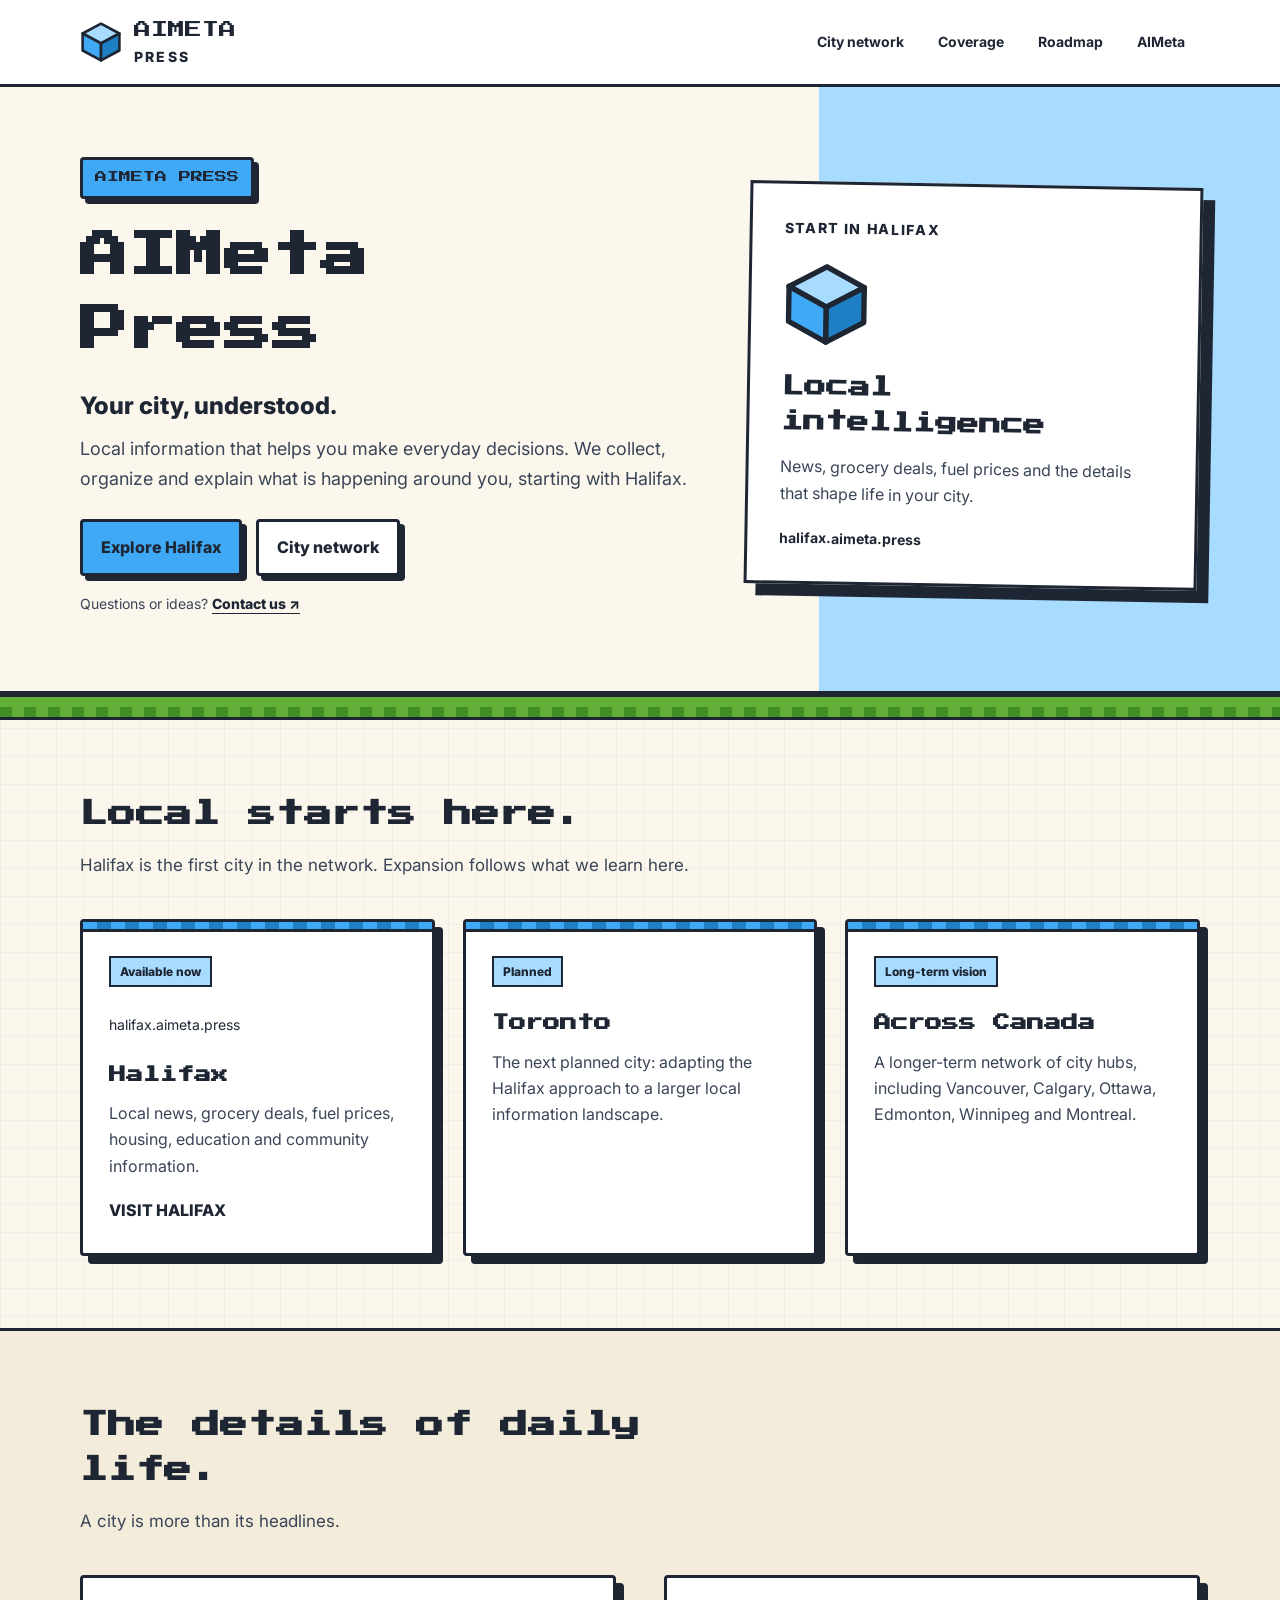
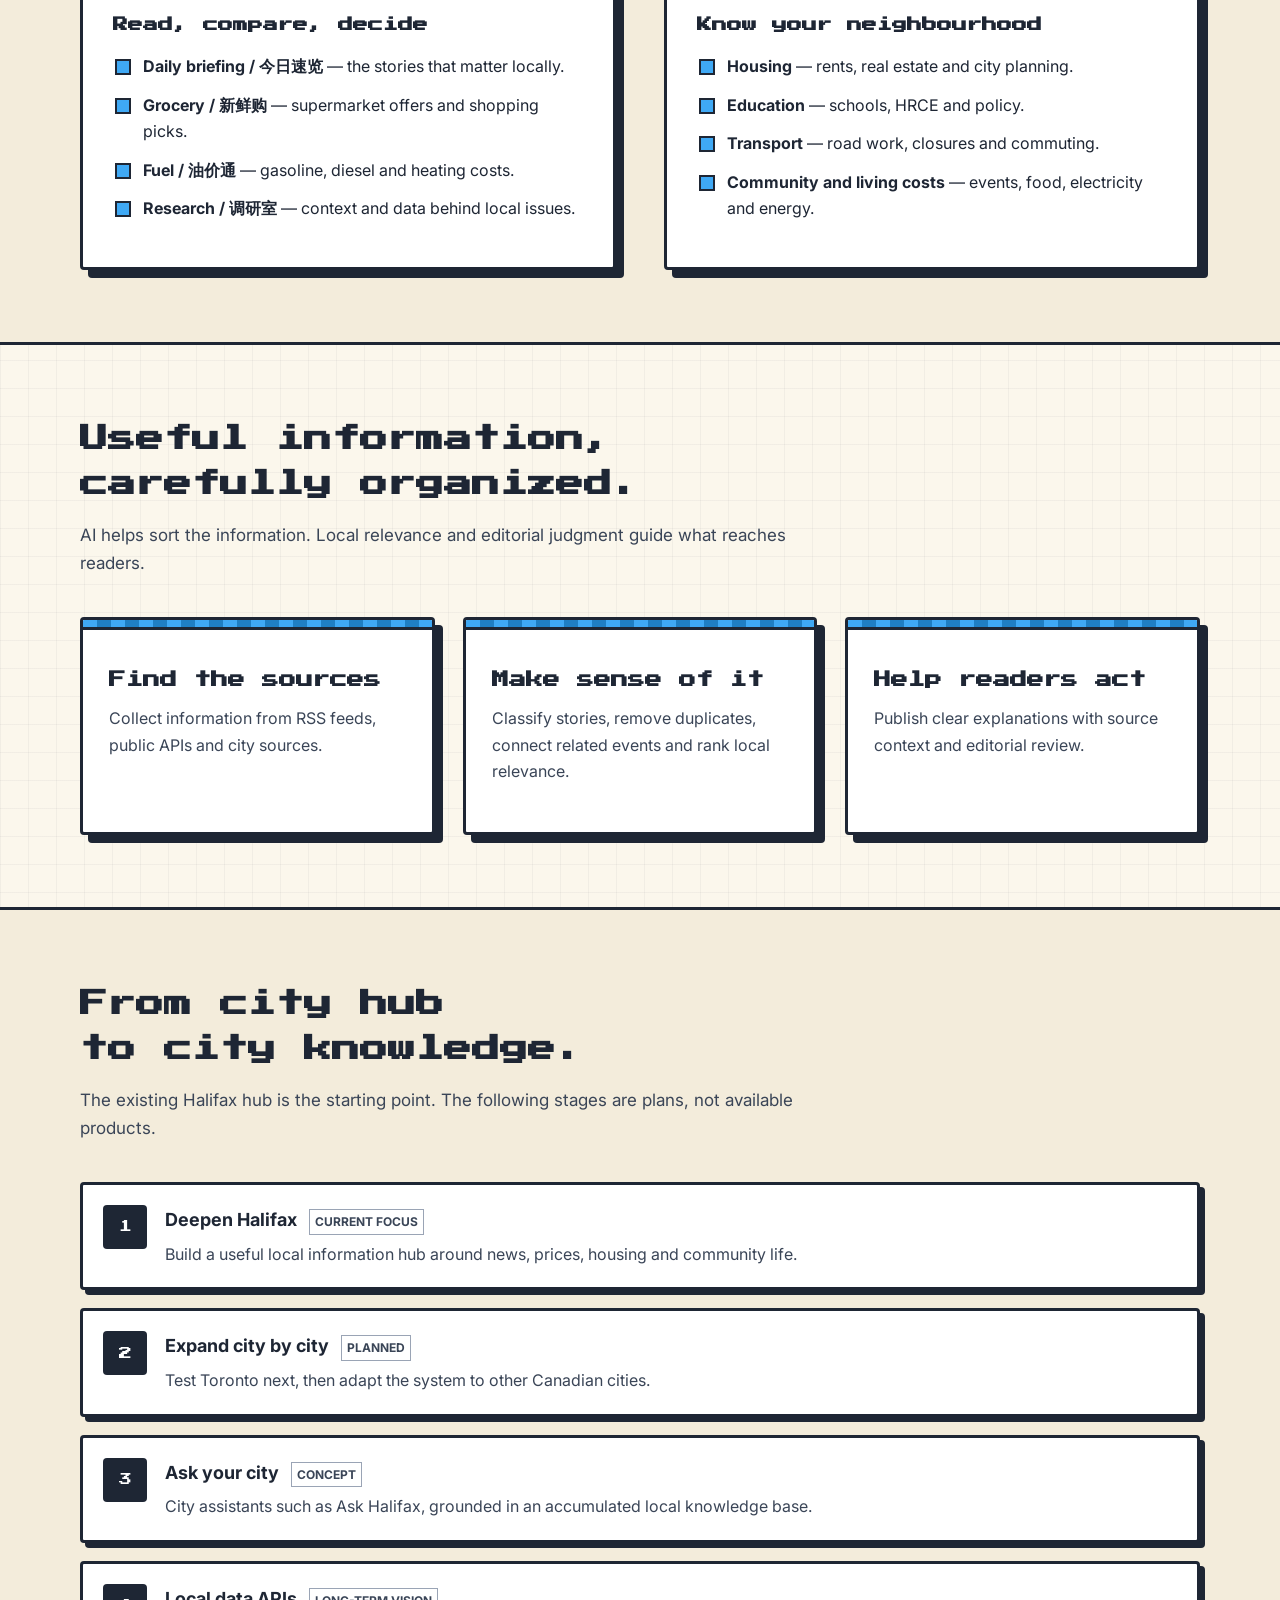
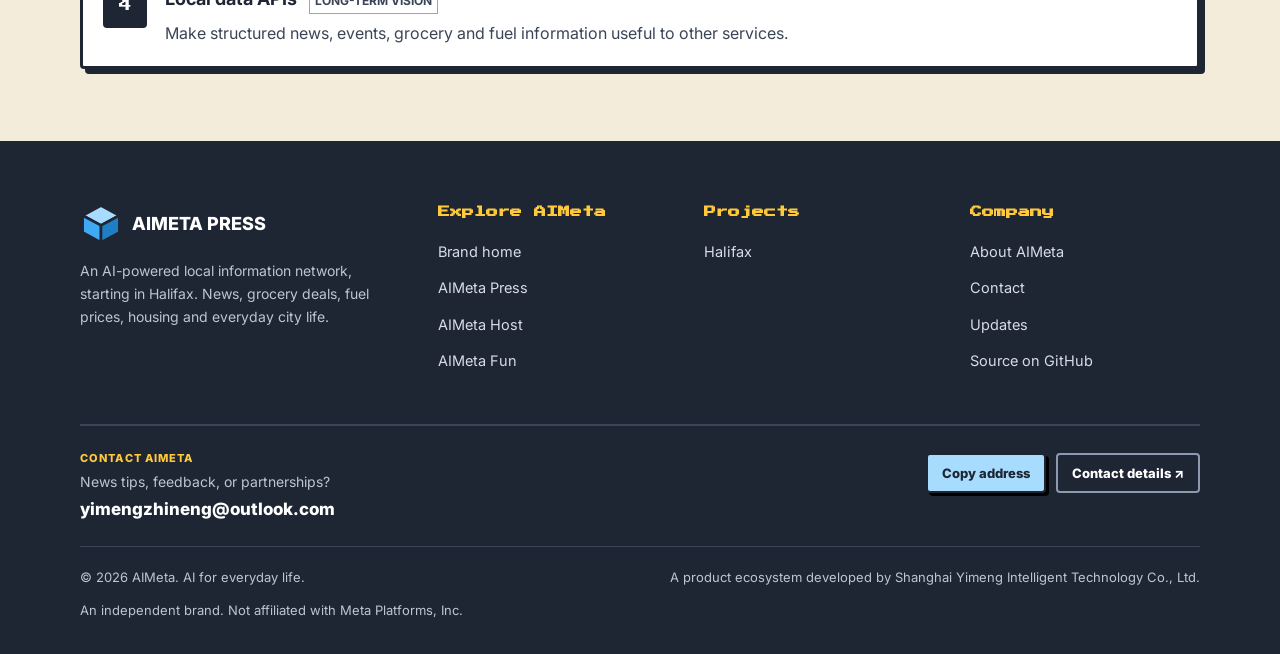
==== commit 8a9ec797: "Refresh contact footer stylesheet on deployed site" ====
--- a/index.html
+++ b/index.html
@@ -2,7 +2,7 @@
 <html lang="en"><head><meta charset="UTF-8"><meta name="viewport" content="width=device-width, initial-scale=1"><title>Your city, understood. — AIMeta Press</title><meta name="description" content="An AI-powered local information network, starting in Halifax. News, grocery deals, fuel prices, housing and everyday city life."><link rel="canonical" href="https://aimeta.press/"><meta property="og:type" content="website"><meta property="og:site_name" content="AIMeta Press"><meta property="og:title" content="Your city, understood. — AIMeta Press"><meta property="og:description" content="An AI-powered local information network, starting in Halifax. News, grocery deals, fuel prices, housing and everyday city life."><meta property="og:url" content="https://aimeta.press/"><meta name="twitter:card" content="summary_large_image">
 <meta property="og:image" content="https://aimeta.press/og.png">
 <meta property="og:image:width" content="1200">
-<meta property="og:image:height" content="630"><link rel="icon" type="image/svg+xml" href="./favicon.svg"><link rel="preconnect" href="https://fonts.googleapis.com"><link rel="preconnect" href="https://fonts.gstatic.com" crossorigin><link href="https://fonts.googleapis.com/css2?family=Inter:wght@400;600;700;800&amp;family=Press+Start+2P&amp;display=swap" rel="stylesheet"><link rel="stylesheet" href="./css/style.css?v=20261014-contact-v2"><noscript><style>.reveal{opacity:1 !important;transform:none !important}</style></noscript><script type="application/ld+json">{"@context": "https://schema.org", "@type": "WebSite", "name": "AIMeta Press", "url": "https://aimeta.press/", "description": "An AI-powered local information network, starting in Halifax. News, grocery deals, fuel prices, housing and everyday city life.", "publisher": {"@type": "Organization", "name": "AIMeta", "url": "https://aimeta.website/"}}</script></head><body class="world-press"><a class="skip-link" href="#main">Skip to content</a><header class="site-header"><div class="wrap header-inner"><a class="brand" href="./" aria-label="AIMeta Press home"><svg class="brand-cube" viewBox="0 0 64 64" aria-hidden="true"><polygon points="32,4 60,19 32,34 4,19" fill="#a8dcff" stroke="#1e2634" stroke-width="4" stroke-linejoin="round"/><polygon points="4,19 32,34 32,60 4,45" fill="#3fa9f5" stroke="#1e2634" stroke-width="4" stroke-linejoin="round"/><polygon points="60,19 32,34 32,60 60,45" fill="#1f7fc4" stroke="#1e2634" stroke-width="4" stroke-linejoin="round"/></svg><span class="brand-name">AIMETA<span class="brand-world">Press</span></span></a><button class="nav-toggle" type="button" aria-label="Open menu" aria-expanded="false" aria-controls="site-nav"><span></span><span></span><span></span></button><nav class="nav" id="site-nav" aria-label="Main navigation"><a href="#cities">City network</a><a href="#coverage">Coverage</a><a href="#roadmap">Roadmap</a><a href="https://aimeta.website/">AIMeta</a></nav></div></header><main id="main"><section class="hero"><div class="wrap hero-layout"><div class="hero-inner"><span class="tag tag-press">AIMeta Press</span><h1>AIMeta<br>Press</h1><p class="hero-title">Your city, understood.</p><p class="lede">Local information that helps you make everyday decisions. We collect, organize and explain what is happening around you, starting with Halifax.</p><div class="hero-ctas"><a class="btn btn-sky" href="https://halifax.aimeta.press">Explore Halifax</a><a class="btn" href="#cities">City network</a></div><p class="hero-contact">Questions or ideas? <a href="#contact">Contact us ↗</a></p></div><aside class="hero-feature" aria-label="Featured project"><span class="eyebrow">START IN HALIFAX</span><svg class="feature-cube" viewBox="0 0 64 64" aria-hidden="true"><polygon points="32,4 60,19 32,34 4,19" fill="#a8dcff" stroke="#1e2634" stroke-width="4" stroke-linejoin="round"/><polygon points="4,19 32,34 32,60 4,45" fill="#3fa9f5" stroke="#1e2634" stroke-width="4" stroke-linejoin="round"/><polygon points="60,19 32,34 32,60 60,45" fill="#1f7fc4" stroke="#1e2634" stroke-width="4" stroke-linejoin="round"/></svg><h2>Local intelligence</h2><p>News, grocery deals, fuel prices and the details that shape life in your city.</p><span class="feature-domain">halifax.aimeta.press</span></aside></div></section><div class="grass-divider" aria-hidden="true"></div><section class="section" id="cities"><div class="wrap"><div class="section-head reveal"><h2 class="px-title">Local starts here.</h2><p class="section-sub">Halifax is the first city in the network. Expansion follows what we learn here.</p></div><div class="cards-3"><a href="https://halifax.aimeta.press" class="pixel-card card-press reveal"><div class="card-top" aria-hidden="true"></div><span class="status-label">Available now</span><span class="proj-domain">halifax.aimeta.press</span><h3>Halifax</h3><p>Local news, grocery deals, fuel prices, housing, education and community information.</p><span class="card-link">Visit Halifax</span></a><article class="pixel-card card-press reveal"><div class="card-top" aria-hidden="true"></div><span class="status-label">Planned</span><h3>Toronto</h3><p>The next planned city: adapting the Halifax approach to a larger local information landscape.</p></article><article class="pixel-card card-press reveal"><div class="card-top" aria-hidden="true"></div><span class="status-label">Long-term vision</span><h3>Across Canada</h3><p>A longer-term network of city hubs, including Vancouver, Calgary, Ottawa, Edmonton, Winnipeg and Montreal.</p></article></div></div></section><section class="section section-deep" id="coverage"><div class="wrap"><div class="section-head reveal"><h2 class="px-title">The details of daily life.</h2><p class="section-sub">A city is more than its headlines.</p></div><div class="split"><div class="panel reveal"><h3 class="px">Read, compare, decide</h3><ul class="pixel-list blue"><li><strong>Daily briefing / 今日速览</strong> — the stories that matter locally.</li><li><strong>Grocery / 新鲜购</strong> — supermarket offers and shopping picks.</li><li><strong>Fuel / 油价通</strong> — gasoline, diesel and heating costs.</li><li><strong>Research / 调研室</strong> — context and data behind local issues.</li></ul></div><div class="panel reveal"><h3 class="px">Know your neighbourhood</h3><ul class="pixel-list blue"><li><strong>Housing</strong> — rents, real estate and city planning.</li><li><strong>Education</strong> — schools, HRCE and policy.</li><li><strong>Transport</strong> — road work, closures and commuting.</li><li><strong>Community and living costs</strong> — events, food, electricity and energy.</li></ul></div></div></div></section><section class="section" id="approach"><div class="wrap"><div class="section-head reveal"><h2 class="px-title">Useful information,<br>carefully organized.</h2><p class="section-sub">AI helps sort the information. Local relevance and editorial judgment guide what reaches readers.</p></div><div class="cards-3"><article class="pixel-card card-press reveal"><div class="card-top" aria-hidden="true"></div><h3>Find the sources</h3><p>Collect information from RSS feeds, public APIs and city sources.</p></article><article class="pixel-card card-press reveal"><div class="card-top" aria-hidden="true"></div><h3>Make sense of it</h3><p>Classify stories, remove duplicates, connect related events and rank local relevance.</p></article><article class="pixel-card card-press reveal"><div class="card-top" aria-hidden="true"></div><h3>Help readers act</h3><p>Publish clear explanations with source context and editorial review.</p></article></div></div></section><section class="section section-deep" id="roadmap"><div class="wrap"><div class="section-head reveal"><h2 class="px-title">From city hub<br>to city knowledge.</h2><p class="section-sub">The existing Halifax hub is the starting point. The following stages are plans, not available products.</p></div><div class="steps"><article class="step reveal"><span class="step-num">1</span><div><h3>Deepen Halifax <span class="phase-tag">Current focus</span></h3><p>Build a useful local information hub around news, prices, housing and community life.</p></div></article><article class="step reveal"><span class="step-num">2</span><div><h3>Expand city by city <span class="phase-tag">Planned</span></h3><p>Test Toronto next, then adapt the system to other Canadian cities.</p></div></article><article class="step reveal"><span class="step-num">3</span><div><h3>Ask your city <span class="phase-tag">Concept</span></h3><p>City assistants such as Ask Halifax, grounded in an accumulated local knowledge base.</p></div></article><article class="step reveal"><span class="step-num">4</span><div><h3>Local data APIs <span class="phase-tag">Long-term vision</span></h3><p>Make structured news, events, grocery and fuel information useful to other services.</p></div></article></div></div></section></main><footer class="site-footer"><div class="wrap"><div class="footer-grid"><div><div class="footer-brand"><svg class="brand-cube" viewBox="0 0 64 64" aria-hidden="true"><polygon points="32,4 60,19 32,34 4,19" fill="#a8dcff" stroke="#1e2634" stroke-width="4" stroke-linejoin="round"/><polygon points="4,19 32,34 32,60 4,45" fill="#3fa9f5" stroke="#1e2634" stroke-width="4" stroke-linejoin="round"/><polygon points="60,19 32,34 32,60 60,45" fill="#1f7fc4" stroke="#1e2634" stroke-width="4" stroke-linejoin="round"/></svg><span class="brand-name">AIMETA PRESS</span></div><p class="footer-note">An AI-powered local information network, starting in Halifax. News, grocery deals, fuel prices, housing and everyday city life.</p></div><div><h2>Explore AIMeta</h2><ul><li><a href="https://aimeta.website/">Brand home</a></li><li><a href="https://aimeta.press/">AIMeta Press</a></li><li><a href="https://aimeta.host/">AIMeta Host</a></li><li><a href="https://aimeta.fun/">AIMeta Fun</a></li></ul></div><div><h2>Projects</h2><ul><li><a href="https://halifax.aimeta.press">Halifax</a></li></ul></div><div><h2>Company</h2><ul><li><a href="https://aimeta.website/about.html">About AIMeta</a></li><li><a href="#contact">Contact</a></li><li><a href="https://aimeta.website/updates.html">Updates</a></li><li><a href="https://github.com/aimeta-website/aimeta-press">Source on GitHub</a></li></ul></div></div><div class="footer-contact-rail" id="contact" aria-label="Contact AIMeta press">
+<meta property="og:image:height" content="630"><link rel="icon" type="image/svg+xml" href="./favicon.svg"><link rel="preconnect" href="https://fonts.googleapis.com"><link rel="preconnect" href="https://fonts.gstatic.com" crossorigin><link href="https://fonts.googleapis.com/css2?family=Inter:wght@400;600;700;800&amp;family=Press+Start+2P&amp;display=swap" rel="stylesheet"><link rel="stylesheet" href="./css/style.css?v=20261014-contact-v3"><noscript><style>.reveal{opacity:1 !important;transform:none !important}</style></noscript><script type="application/ld+json">{"@context": "https://schema.org", "@type": "WebSite", "name": "AIMeta Press", "url": "https://aimeta.press/", "description": "An AI-powered local information network, starting in Halifax. News, grocery deals, fuel prices, housing and everyday city life.", "publisher": {"@type": "Organization", "name": "AIMeta", "url": "https://aimeta.website/"}}</script></head><body class="world-press"><a class="skip-link" href="#main">Skip to content</a><header class="site-header"><div class="wrap header-inner"><a class="brand" href="./" aria-label="AIMeta Press home"><svg class="brand-cube" viewBox="0 0 64 64" aria-hidden="true"><polygon points="32,4 60,19 32,34 4,19" fill="#a8dcff" stroke="#1e2634" stroke-width="4" stroke-linejoin="round"/><polygon points="4,19 32,34 32,60 4,45" fill="#3fa9f5" stroke="#1e2634" stroke-width="4" stroke-linejoin="round"/><polygon points="60,19 32,34 32,60 60,45" fill="#1f7fc4" stroke="#1e2634" stroke-width="4" stroke-linejoin="round"/></svg><span class="brand-name">AIMETA<span class="brand-world">Press</span></span></a><button class="nav-toggle" type="button" aria-label="Open menu" aria-expanded="false" aria-controls="site-nav"><span></span><span></span><span></span></button><nav class="nav" id="site-nav" aria-label="Main navigation"><a href="#cities">City network</a><a href="#coverage">Coverage</a><a href="#roadmap">Roadmap</a><a href="https://aimeta.website/">AIMeta</a></nav></div></header><main id="main"><section class="hero"><div class="wrap hero-layout"><div class="hero-inner"><span class="tag tag-press">AIMeta Press</span><h1>AIMeta<br>Press</h1><p class="hero-title">Your city, understood.</p><p class="lede">Local information that helps you make everyday decisions. We collect, organize and explain what is happening around you, starting with Halifax.</p><div class="hero-ctas"><a class="btn btn-sky" href="https://halifax.aimeta.press">Explore Halifax</a><a class="btn" href="#cities">City network</a></div><p class="hero-contact">Questions or ideas? <a href="#contact">Contact us ↗</a></p></div><aside class="hero-feature" aria-label="Featured project"><span class="eyebrow">START IN HALIFAX</span><svg class="feature-cube" viewBox="0 0 64 64" aria-hidden="true"><polygon points="32,4 60,19 32,34 4,19" fill="#a8dcff" stroke="#1e2634" stroke-width="4" stroke-linejoin="round"/><polygon points="4,19 32,34 32,60 4,45" fill="#3fa9f5" stroke="#1e2634" stroke-width="4" stroke-linejoin="round"/><polygon points="60,19 32,34 32,60 60,45" fill="#1f7fc4" stroke="#1e2634" stroke-width="4" stroke-linejoin="round"/></svg><h2>Local intelligence</h2><p>News, grocery deals, fuel prices and the details that shape life in your city.</p><span class="feature-domain">halifax.aimeta.press</span></aside></div></section><div class="grass-divider" aria-hidden="true"></div><section class="section" id="cities"><div class="wrap"><div class="section-head reveal"><h2 class="px-title">Local starts here.</h2><p class="section-sub">Halifax is the first city in the network. Expansion follows what we learn here.</p></div><div class="cards-3"><a href="https://halifax.aimeta.press" class="pixel-card card-press reveal"><div class="card-top" aria-hidden="true"></div><span class="status-label">Available now</span><span class="proj-domain">halifax.aimeta.press</span><h3>Halifax</h3><p>Local news, grocery deals, fuel prices, housing, education and community information.</p><span class="card-link">Visit Halifax</span></a><article class="pixel-card card-press reveal"><div class="card-top" aria-hidden="true"></div><span class="status-label">Planned</span><h3>Toronto</h3><p>The next planned city: adapting the Halifax approach to a larger local information landscape.</p></article><article class="pixel-card card-press reveal"><div class="card-top" aria-hidden="true"></div><span class="status-label">Long-term vision</span><h3>Across Canada</h3><p>A longer-term network of city hubs, including Vancouver, Calgary, Ottawa, Edmonton, Winnipeg and Montreal.</p></article></div></div></section><section class="section section-deep" id="coverage"><div class="wrap"><div class="section-head reveal"><h2 class="px-title">The details of daily life.</h2><p class="section-sub">A city is more than its headlines.</p></div><div class="split"><div class="panel reveal"><h3 class="px">Read, compare, decide</h3><ul class="pixel-list blue"><li><strong>Daily briefing / 今日速览</strong> — the stories that matter locally.</li><li><strong>Grocery / 新鲜购</strong> — supermarket offers and shopping picks.</li><li><strong>Fuel / 油价通</strong> — gasoline, diesel and heating costs.</li><li><strong>Research / 调研室</strong> — context and data behind local issues.</li></ul></div><div class="panel reveal"><h3 class="px">Know your neighbourhood</h3><ul class="pixel-list blue"><li><strong>Housing</strong> — rents, real estate and city planning.</li><li><strong>Education</strong> — schools, HRCE and policy.</li><li><strong>Transport</strong> — road work, closures and commuting.</li><li><strong>Community and living costs</strong> — events, food, electricity and energy.</li></ul></div></div></div></section><section class="section" id="approach"><div class="wrap"><div class="section-head reveal"><h2 class="px-title">Useful information,<br>carefully organized.</h2><p class="section-sub">AI helps sort the information. Local relevance and editorial judgment guide what reaches readers.</p></div><div class="cards-3"><article class="pixel-card card-press reveal"><div class="card-top" aria-hidden="true"></div><h3>Find the sources</h3><p>Collect information from RSS feeds, public APIs and city sources.</p></article><article class="pixel-card card-press reveal"><div class="card-top" aria-hidden="true"></div><h3>Make sense of it</h3><p>Classify stories, remove duplicates, connect related events and rank local relevance.</p></article><article class="pixel-card card-press reveal"><div class="card-top" aria-hidden="true"></div><h3>Help readers act</h3><p>Publish clear explanations with source context and editorial review.</p></article></div></div></section><section class="section section-deep" id="roadmap"><div class="wrap"><div class="section-head reveal"><h2 class="px-title">From city hub<br>to city knowledge.</h2><p class="section-sub">The existing Halifax hub is the starting point. The following stages are plans, not available products.</p></div><div class="steps"><article class="step reveal"><span class="step-num">1</span><div><h3>Deepen Halifax <span class="phase-tag">Current focus</span></h3><p>Build a useful local information hub around news, prices, housing and community life.</p></div></article><article class="step reveal"><span class="step-num">2</span><div><h3>Expand city by city <span class="phase-tag">Planned</span></h3><p>Test Toronto next, then adapt the system to other Canadian cities.</p></div></article><article class="step reveal"><span class="step-num">3</span><div><h3>Ask your city <span class="phase-tag">Concept</span></h3><p>City assistants such as Ask Halifax, grounded in an accumulated local knowledge base.</p></div></article><article class="step reveal"><span class="step-num">4</span><div><h3>Local data APIs <span class="phase-tag">Long-term vision</span></h3><p>Make structured news, events, grocery and fuel information useful to other services.</p></div></article></div></div></section></main><footer class="site-footer"><div class="wrap"><div class="footer-grid"><div><div class="footer-brand"><svg class="brand-cube" viewBox="0 0 64 64" aria-hidden="true"><polygon points="32,4 60,19 32,34 4,19" fill="#a8dcff" stroke="#1e2634" stroke-width="4" stroke-linejoin="round"/><polygon points="4,19 32,34 32,60 4,45" fill="#3fa9f5" stroke="#1e2634" stroke-width="4" stroke-linejoin="round"/><polygon points="60,19 32,34 32,60 60,45" fill="#1f7fc4" stroke="#1e2634" stroke-width="4" stroke-linejoin="round"/></svg><span class="brand-name">AIMETA PRESS</span></div><p class="footer-note">An AI-powered local information network, starting in Halifax. News, grocery deals, fuel prices, housing and everyday city life.</p></div><div><h2>Explore AIMeta</h2><ul><li><a href="https://aimeta.website/">Brand home</a></li><li><a href="https://aimeta.press/">AIMeta Press</a></li><li><a href="https://aimeta.host/">AIMeta Host</a></li><li><a href="https://aimeta.fun/">AIMeta Fun</a></li></ul></div><div><h2>Projects</h2><ul><li><a href="https://halifax.aimeta.press">Halifax</a></li></ul></div><div><h2>Company</h2><ul><li><a href="https://aimeta.website/about.html">About AIMeta</a></li><li><a href="#contact">Contact</a></li><li><a href="https://aimeta.website/updates.html">Updates</a></li><li><a href="https://github.com/aimeta-website/aimeta-press">Source on GitHub</a></li></ul></div></div><div class="footer-contact-rail" id="contact" aria-label="Contact AIMeta press">
     <div class="footer-contact-info">
       <span class="footer-contact-eyebrow">CONTACT AIMETA</span>
       <span class="footer-contact-question">News tips, feedback, or partnerships?</span>
@@ -15,4 +15,4 @@
       </div>
       <span class="copy-feedback" role="status" aria-live="polite"></span>
     </div>
-  </div><div class="footer-bottom"><span>© <span id="year">2026</span> AIMeta. AI for everyday life.</span><span>A product ecosystem developed by Shanghai Yimeng Intelligent Technology Co., Ltd.</span><span>An independent brand. Not affiliated with Meta Platforms, Inc.</span></div></div></footer><script src="./js/main.js?v=20261014-contact-v2" defer></script></body></html>
+  </div><div class="footer-bottom"><span>© <span id="year">2026</span> AIMeta. AI for everyday life.</span><span>A product ecosystem developed by Shanghai Yimeng Intelligent Technology Co., Ltd.</span><span>An independent brand. Not affiliated with Meta Platforms, Inc.</span></div></div></footer><script src="./js/main.js?v=20261014-contact-v3" defer></script></body></html>
--- a/css/style.css
+++ b/css/style.css
@@ -564,23 +564,23 @@
 @media(max-width:700px) { .nav { top:100%; } .brand-name { font-size:15px; } .brand-world { font-size:12px; } .hero-ctas { flex-direction:column; align-items:flex-start; } .hero-feature { padding:24px; } .hero h1 { font-size:clamp(24px,7vw,40px); } .section { padding:48px 0; } h2.px-title { font-size:clamp(17px,4.8vw,24px); } .panel { padding:26px 22px; } .feature-title { font-size:28px; } }
 @media(prefers-reduced-motion:reduce) { html { scroll-behavior:auto; } *,*::before,*::after { animation:none!important; transition:none!important; } }
 
-/* Friendly, readable contact panel shared with the AIMeta brand site. */
-.contact-section { padding:48px 0 64px; background:var(--paper); scroll-margin-top:110px; }
-.contact-card { position:relative; display:grid; grid-template-columns:1fr minmax(0,1.05fr); gap:42px; align-items:center; background:var(--white); border:var(--border); box-shadow:var(--shadow-chunky-sm); border-left:8px solid var(--accent); padding:34px 38px; border-radius:var(--radius); }
-.contact-intro {min-width:0;}
-.contact-eyebrow,.contact-label {display:block; font:800 12px var(--font-body); letter-spacing:.11em; color:var(--ink-soft); margin-bottom:12px;}
-.contact-intro h2 {font-size:clamp(23px,3vw,32px); line-height:1.3; margin:0 0 12px;}
-.contact-intro p {color:var(--ink-soft); font-size:16px; line-height:1.6; margin:0;}
-.contact-actions {min-width:0;}
-.contact-address {font:800 clamp(16px,2.2vw,22px) var(--font-body); color:var(--ink); line-height:1.4; margin:0 0 18px; user-select:text; overflow-wrap:anywhere;}
-.contact-buttons {display:flex; gap:10px; flex-wrap:wrap;}
-.contact-copy,.contact-mail {display:inline-flex; justify-content:center; align-items:center; min-height:44px; padding:11px 15px; border:2px solid var(--ink); border-radius:var(--radius); text-decoration:none; font:800 14px var(--font-body); cursor:pointer;}
-.contact-copy {background:var(--accent-light); color:var(--ink); box-shadow:3px 3px 0 var(--ink);}
-.contact-mail {background:var(--white); color:var(--ink);}
-.contact-copy:hover,.contact-mail:hover {transform:translateY(-1px);}
-.contact-copy:focus-visible,.contact-mail:focus-visible {outline:3px solid var(--ink); outline-offset:4px;}
-.copy-feedback {display:block; min-height:1.5em; color:var(--ink-soft); margin-top:8px; font-size:13px;}
-@media(max-width:750px) { .contact-card {grid-template-columns:1fr; gap:22px; padding:25px 22px;} .contact-section {padding:36px 0 48px;} }
+/* Shared compact contact rail: the full company information lives on AIMeta About. */
+#contact { scroll-margin-top:105px; }
+.footer-contact-rail { display:flex; justify-content:space-between; align-items:center; flex-wrap:wrap; gap:20px 36px; padding:24px 0; border-top:2px solid #3a4557; }
+.footer-contact-info { min-width:0; display:flex; flex-direction:column; align-items:flex-start; gap:5px; }
+.footer-contact-eyebrow { font:800 11px/1.5 var(--font-body); letter-spacing:.1em; color:var(--sun); }
+.footer-contact-question { font:400 14px/1.5 var(--font-body); color:#bdc5d2; }
+.footer-contact-address { font:800 17px/1.45 var(--font-body); color:#fff; user-select:text; overflow-wrap:anywhere; }
+.footer-contact-actions { min-width:0; }
+.contact-buttons { display:flex; gap:10px; flex-wrap:wrap; align-items:center; }
+.footer-contact-rail .contact-copy,.footer-contact-rail .footer-about-link { display:inline-flex; justify-content:center; align-items:center; min-height:40px; padding:9px 14px; border:2px solid var(--ink); border-radius:var(--radius); text-decoration:none; font:800 13px var(--font-body); }
+.footer-contact-rail .contact-copy { background:var(--accent-light); box-shadow:3px 3px 0 #000; color:var(--ink); cursor:pointer; }
+.footer-contact-rail .footer-about-link { border-color:#8c9ab0; background:transparent; color:#fff; }
+.footer-contact-rail .footer-about-link:hover { color:var(--sun); border-color:var(--sun); }
+.footer-contact-rail :is(.contact-copy,.footer-about-link):focus-visible { outline:3px solid var(--sun); outline-offset:4px; }
+.footer-contact-rail .copy-feedback { display:block; margin-top:8px; min-height:1.4em; color:#d7dce6; font-size:12px; }
+.footer-contact-rail + .footer-bottom { border-top:1px solid #3a4557; padding-top:20px; }
+@media(max-width:700px) { .footer-contact-rail { flex-direction:column; align-items:flex-start; } .footer-contact-address { font-size:16px; } }
 
 /* Quiet contact link in the opening view. */
 .hero-contact {margin:16px 0 0; font-size:14px; color:var(--ink-soft);}
